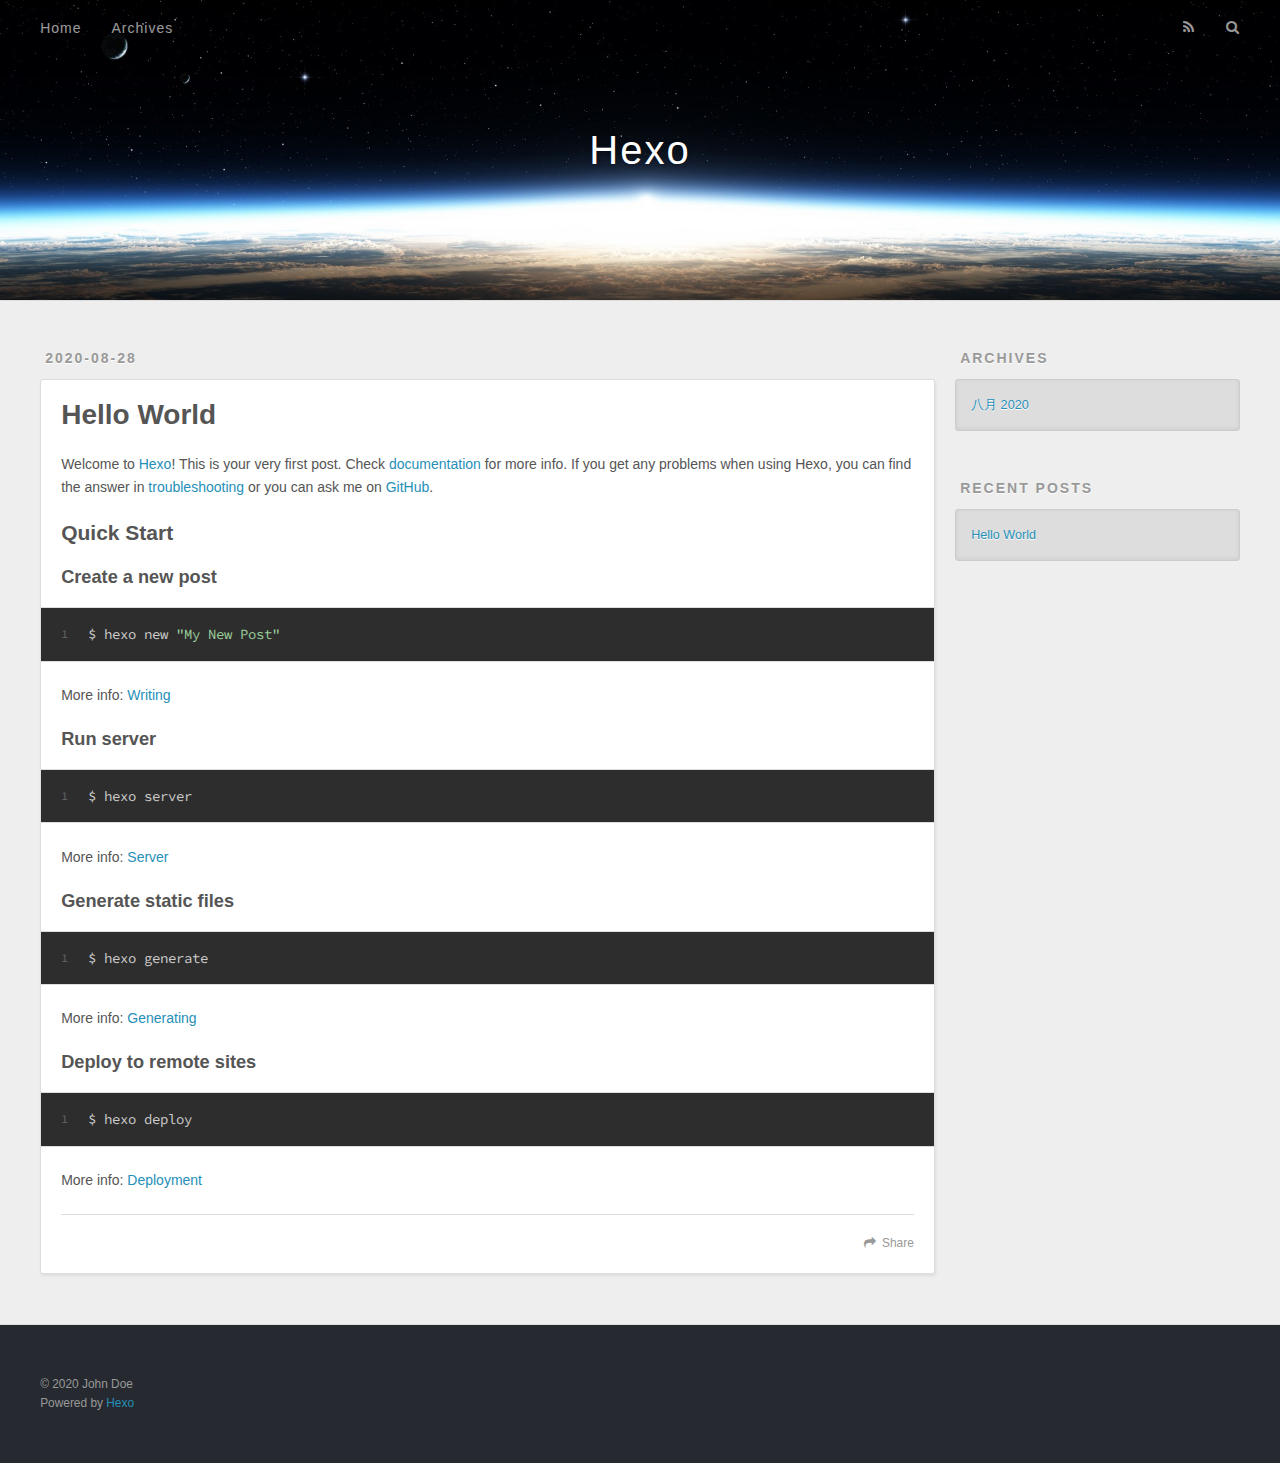
==== index.html @ d5880f2f "Site updated: 2020-09-03 17:47:41" ====
<!DOCTYPE html>
<html>
<head>
  <meta charset="utf-8">
  

  
  <title>Hexo</title>
  <meta name="viewport" content="width=device-width, initial-scale=1, maximum-scale=1">
  <meta property="og:type" content="website">
<meta property="og:title" content="Hexo">
<meta property="og:url" content="http://yoursite.com/index.html">
<meta property="og:site_name" content="Hexo">
<meta property="og:locale" content="zh_TW">
<meta property="article:author" content="John Doe">
<meta name="twitter:card" content="summary">
  
    <link rel="alternate" href="/atom.xml" title="Hexo" type="application/atom+xml">
  
  
    <link rel="icon" href="/favicon.png">
  
  
    <link href="//fonts.googleapis.com/css?family=Source+Code+Pro" rel="stylesheet" type="text/css">
  
  
<link rel="stylesheet" href="/css/style.css">

<meta name="generator" content="Hexo 5.1.1"></head>

<body>
  <div id="container">
    <div id="wrap">
      <header id="header">
  <div id="banner"></div>
  <div id="header-outer" class="outer">
    <div id="header-title" class="inner">
      <h1 id="logo-wrap">
        <a href="/" id="logo">Hexo</a>
      </h1>
      
    </div>
    <div id="header-inner" class="inner">
      <nav id="main-nav">
        <a id="main-nav-toggle" class="nav-icon"></a>
        
          <a class="main-nav-link" href="/">Home</a>
        
          <a class="main-nav-link" href="/archives">Archives</a>
        
      </nav>
      <nav id="sub-nav">
        
          <a id="nav-rss-link" class="nav-icon" href="/atom.xml" title="RSS Feed"></a>
        
        <a id="nav-search-btn" class="nav-icon" title="Search"></a>
      </nav>
      <div id="search-form-wrap">
        <form action="//google.com/search" method="get" accept-charset="UTF-8" class="search-form"><input type="search" name="q" class="search-form-input" placeholder="Search"><button type="submit" class="search-form-submit">&#xF002;</button><input type="hidden" name="sitesearch" value="http://yoursite.com"></form>
      </div>
    </div>
  </div>
</header>
      <div class="outer">
        <section id="main">
  
    <article id="post-hello-world" class="article article-type-post" itemscope itemprop="blogPost">
  <div class="article-meta">
    <a href="/2020/08/28/hello-world/" class="article-date">
  <time datetime="2020-08-28T03:46:29.131Z" itemprop="datePublished">2020-08-28</time>
</a>
    
  </div>
  <div class="article-inner">
    
    
      <header class="article-header">
        
  
    <h1 itemprop="name">
      <a class="article-title" href="/2020/08/28/hello-world/">Hello World</a>
    </h1>
  

      </header>
    
    <div class="article-entry" itemprop="articleBody">
      
        <p>Welcome to <a target="_blank" rel="noopener" href="https://hexo.io/">Hexo</a>! This is your very first post. Check <a target="_blank" rel="noopener" href="https://hexo.io/docs/">documentation</a> for more info. If you get any problems when using Hexo, you can find the answer in <a target="_blank" rel="noopener" href="https://hexo.io/docs/troubleshooting.html">troubleshooting</a> or you can ask me on <a target="_blank" rel="noopener" href="https://github.com/hexojs/hexo/issues">GitHub</a>.</p>
<h2 id="Quick-Start"><a href="#Quick-Start" class="headerlink" title="Quick Start"></a>Quick Start</h2><h3 id="Create-a-new-post"><a href="#Create-a-new-post" class="headerlink" title="Create a new post"></a>Create a new post</h3><figure class="highlight bash"><table><tr><td class="gutter"><pre><span class="line">1</span><br></pre></td><td class="code"><pre><span class="line">$ hexo new <span class="string">&quot;My New Post&quot;</span></span><br></pre></td></tr></table></figure>

<p>More info: <a target="_blank" rel="noopener" href="https://hexo.io/docs/writing.html">Writing</a></p>
<h3 id="Run-server"><a href="#Run-server" class="headerlink" title="Run server"></a>Run server</h3><figure class="highlight bash"><table><tr><td class="gutter"><pre><span class="line">1</span><br></pre></td><td class="code"><pre><span class="line">$ hexo server</span><br></pre></td></tr></table></figure>

<p>More info: <a target="_blank" rel="noopener" href="https://hexo.io/docs/server.html">Server</a></p>
<h3 id="Generate-static-files"><a href="#Generate-static-files" class="headerlink" title="Generate static files"></a>Generate static files</h3><figure class="highlight bash"><table><tr><td class="gutter"><pre><span class="line">1</span><br></pre></td><td class="code"><pre><span class="line">$ hexo generate</span><br></pre></td></tr></table></figure>

<p>More info: <a target="_blank" rel="noopener" href="https://hexo.io/docs/generating.html">Generating</a></p>
<h3 id="Deploy-to-remote-sites"><a href="#Deploy-to-remote-sites" class="headerlink" title="Deploy to remote sites"></a>Deploy to remote sites</h3><figure class="highlight bash"><table><tr><td class="gutter"><pre><span class="line">1</span><br></pre></td><td class="code"><pre><span class="line">$ hexo deploy</span><br></pre></td></tr></table></figure>

<p>More info: <a target="_blank" rel="noopener" href="https://hexo.io/docs/one-command-deployment.html">Deployment</a></p>

      
    </div>
    <footer class="article-footer">
      <a data-url="http://yoursite.com/2020/08/28/hello-world/" data-id="ckedp4wfd0000o2712voe7is1" class="article-share-link">Share</a>
      
      
    </footer>
  </div>
  
</article>


  


</section>
        
          <aside id="sidebar">
  
    

  
    

  
    
  
    
  <div class="widget-wrap">
    <h3 class="widget-title">Archives</h3>
    <div class="widget">
      <ul class="archive-list"><li class="archive-list-item"><a class="archive-list-link" href="/archives/2020/08/">八月 2020</a></li></ul>
    </div>
  </div>


  
    
  <div class="widget-wrap">
    <h3 class="widget-title">Recent Posts</h3>
    <div class="widget">
      <ul>
        
          <li>
            <a href="/2020/08/28/hello-world/">Hello World</a>
          </li>
        
      </ul>
    </div>
  </div>

  
</aside>
        
      </div>
      <footer id="footer">
  
  <div class="outer">
    <div id="footer-info" class="inner">
      &copy; 2020 John Doe<br>
      Powered by <a href="http://hexo.io/" target="_blank">Hexo</a>
    </div>
  </div>
</footer>
    </div>
    <nav id="mobile-nav">
  
    <a href="/" class="mobile-nav-link">Home</a>
  
    <a href="/archives" class="mobile-nav-link">Archives</a>
  
</nav>
    

<script src="//ajax.googleapis.com/ajax/libs/jquery/2.0.3/jquery.min.js"></script>


  
<link rel="stylesheet" href="/fancybox/jquery.fancybox.css">

  
<script src="/fancybox/jquery.fancybox.pack.js"></script>




<script src="/js/script.js"></script>




  </div>
</body>
</html>
---- css/style.css ----
body {
  width: 100%;
}
body:before,
body:after {
  content: "";
  display: table;
}
body:after {
  clear: both;
}
html,
body,
div,
span,
applet,
object,
iframe,
h1,
h2,
h3,
h4,
h5,
h6,
p,
blockquote,
pre,
a,
abbr,
acronym,
address,
big,
cite,
code,
del,
dfn,
em,
img,
ins,
kbd,
q,
s,
samp,
small,
strike,
strong,
sub,
sup,
tt,
var,
dl,
dt,
dd,
ol,
ul,
li,
fieldset,
form,
label,
legend,
table,
caption,
tbody,
tfoot,
thead,
tr,
th,
td {
  margin: 0;
  padding: 0;
  border: 0;
  outline: 0;
  font-weight: inherit;
  font-style: inherit;
  font-family: inherit;
  font-size: 100%;
  vertical-align: baseline;
}
body {
  line-height: 1;
  color: #000;
  background: #fff;
}
ol,
ul {
  list-style: none;
}
table {
  border-collapse: separate;
  border-spacing: 0;
  vertical-align: middle;
}
caption,
th,
td {
  text-align: left;
  font-weight: normal;
  vertical-align: middle;
}
a img {
  border: none;
}
input,
button {
  margin: 0;
  padding: 0;
}
input::-moz-focus-inner,
button::-moz-focus-inner {
  border: 0;
  padding: 0;
}
@font-face {
  font-family: FontAwesome;
  font-style: normal;
  font-weight: normal;
  src: url("fonts/fontawesome-webfont.eot?v=#4.0.3");
  src: url("fonts/fontawesome-webfont.eot?#iefix&v=#4.0.3") format("embedded-opentype"), url("fonts/fontawesome-webfont.woff?v=#4.0.3") format("woff"), url("fonts/fontawesome-webfont.ttf?v=#4.0.3") format("truetype"), url("fonts/fontawesome-webfont.svg#fontawesomeregular?v=#4.0.3") format("svg");
}
html,
body,
#container {
  height: 100%;
}
body {
  background: #eee;
  font: 14px -apple-system, BlinkMacSystemFont, "Segoe UI", "Roboto", "Oxygen", "Ubuntu", "Cantarell", "Fira Sans", "Droid Sans", "Helvetica Neue", sans-serif;
  -webkit-text-size-adjust: 100%;
}
.outer {
  max-width: 1220px;
  margin: 0 auto;
  padding: 0 20px;
}
.outer:before,
.outer:after {
  content: "";
  display: table;
}
.outer:after {
  clear: both;
}
.inner {
  display: inline;
  float: left;
  width: 98.33333333333333%;
  margin: 0 0.833333333333333%;
}
.left,
.alignleft {
  float: left;
}
.right,
.alignright {
  float: right;
}
.clear {
  clear: both;
}
#container {
  position: relative;
}
.mobile-nav-on {
  overflow: hidden;
}
#wrap {
  height: 100%;
  width: 100%;
  position: absolute;
  top: 0;
  left: 0;
  -webkit-transition: 0.2s ease-out;
  -moz-transition: 0.2s ease-out;
  -ms-transition: 0.2s ease-out;
  transition: 0.2s ease-out;
  z-index: 1;
  background: #eee;
}
.mobile-nav-on #wrap {
  left: 280px;
}
@media screen and (min-width: 768px) {
  #main {
    display: inline;
    float: left;
    width: 73.33333333333333%;
    margin: 0 0.833333333333333%;
  }
}
.article-date,
.article-category-link,
.archive-year,
.widget-title {
  text-decoration: none;
  text-transform: uppercase;
  letter-spacing: 2px;
  color: #999;
  margin-bottom: 1em;
  margin-left: 5px;
  line-height: 1em;
  text-shadow: 0 1px #fff;
  font-weight: bold;
}
.article-inner,
.archive-article-inner {
  background: #fff;
  -webkit-box-shadow: 1px 2px 3px #ddd;
  box-shadow: 1px 2px 3px #ddd;
  border: 1px solid #ddd;
  border-radius: 3px;
}
.article-entry h1,
.widget h1 {
  font-size: 2em;
}
.article-entry h2,
.widget h2 {
  font-size: 1.5em;
}
.article-entry h3,
.widget h3 {
  font-size: 1.3em;
}
.article-entry h4,
.widget h4 {
  font-size: 1.2em;
}
.article-entry h5,
.widget h5 {
  font-size: 1em;
}
.article-entry h6,
.widget h6 {
  font-size: 1em;
  color: #999;
}
.article-entry hr,
.widget hr {
  border: 1px dashed #ddd;
}
.article-entry strong,
.widget strong {
  font-weight: bold;
}
.article-entry em,
.widget em,
.article-entry cite,
.widget cite {
  font-style: italic;
}
.article-entry sup,
.widget sup,
.article-entry sub,
.widget sub {
  font-size: 0.75em;
  line-height: 0;
  position: relative;
  vertical-align: baseline;
}
.article-entry sup,
.widget sup {
  top: -0.5em;
}
.article-entry sub,
.widget sub {
  bottom: -0.2em;
}
.article-entry small,
.widget small {
  font-size: 0.85em;
}
.article-entry acronym,
.widget acronym,
.article-entry abbr,
.widget abbr {
  border-bottom: 1px dotted;
}
.article-entry ul,
.widget ul,
.article-entry ol,
.widget ol,
.article-entry dl,
.widget dl {
  margin: 0 20px;
  line-height: 1.6em;
}
.article-entry ul ul,
.widget ul ul,
.article-entry ol ul,
.widget ol ul,
.article-entry ul ol,
.widget ul ol,
.article-entry ol ol,
.widget ol ol {
  margin-top: 0;
  margin-bottom: 0;
}
.article-entry ul,
.widget ul {
  list-style: disc;
}
.article-entry ol,
.widget ol {
  list-style: decimal;
}
.article-entry dt,
.widget dt {
  font-weight: bold;
}
#header {
  height: 300px;
  position: relative;
  border-bottom: 1px solid #ddd;
}
#header:before,
#header:after {
  content: "";
  position: absolute;
  left: 0;
  right: 0;
  height: 40px;
}
#header:before {
  top: 0;
  background: -webkit-linear-gradient(rgba(0,0,0,0.2), transparent);
  background: -moz-linear-gradient(rgba(0,0,0,0.2), transparent);
  background: -ms-linear-gradient(rgba(0,0,0,0.2), transparent);
  background: linear-gradient(rgba(0,0,0,0.2), transparent);
}
#header:after {
  bottom: 0;
  background: -webkit-linear-gradient(transparent, rgba(0,0,0,0.2));
  background: -moz-linear-gradient(transparent, rgba(0,0,0,0.2));
  background: -ms-linear-gradient(transparent, rgba(0,0,0,0.2));
  background: linear-gradient(transparent, rgba(0,0,0,0.2));
}
#header-outer {
  height: 100%;
  position: relative;
}
#header-inner {
  position: relative;
  overflow: hidden;
}
#banner {
  position: absolute;
  top: 0;
  left: 0;
  width: 100%;
  height: 100%;
  background: url("images/banner.jpg") center #000;
  -webkit-background-size: cover;
  -moz-background-size: cover;
  background-size: cover;
  z-index: -1;
}
#header-title {
  text-align: center;
  height: 40px;
  position: absolute;
  top: 50%;
  left: 0;
  margin-top: -20px;
}
#logo,
#subtitle {
  text-decoration: none;
  color: #fff;
  font-weight: 300;
  text-shadow: 0 1px 4px rgba(0,0,0,0.3);
}
#logo {
  font-size: 40px;
  line-height: 40px;
  letter-spacing: 2px;
}
#subtitle {
  font-size: 16px;
  line-height: 16px;
  letter-spacing: 1px;
}
#subtitle-wrap {
  margin-top: 16px;
}
#main-nav {
  float: left;
  margin-left: -15px;
}
.nav-icon,
.main-nav-link {
  float: left;
  color: #fff;
  opacity: 0.6;
  text-decoration: none;
  text-shadow: 0 1px rgba(0,0,0,0.2);
  -webkit-transition: opacity 0.2s;
  -moz-transition: opacity 0.2s;
  -ms-transition: opacity 0.2s;
  transition: opacity 0.2s;
  display: block;
  padding: 20px 15px;
}
.nav-icon:hover,
.main-nav-link:hover {
  opacity: 1;
}
.nav-icon {
  font-family: FontAwesome;
  text-align: center;
  font-size: 14px;
  width: 14px;
  height: 14px;
  padding: 20px 15px;
  position: relative;
  cursor: pointer;
}
.main-nav-link {
  font-weight: 300;
  letter-spacing: 1px;
}
@media screen and (max-width: 479px) {
  .main-nav-link {
    display: none;
  }
}
#main-nav-toggle {
  display: none;
}
#main-nav-toggle:before {
  content: "\f0c9";
}
@media screen and (max-width: 479px) {
  #main-nav-toggle {
    display: block;
  }
}
#sub-nav {
  float: right;
  margin-right: -15px;
}
#nav-rss-link:before {
  content: "\f09e";
}
#nav-search-btn:before {
  content: "\f002";
}
#search-form-wrap {
  position: absolute;
  top: 15px;
  width: 150px;
  height: 30px;
  right: -150px;
  opacity: 0;
  -webkit-transition: 0.2s ease-out;
  -moz-transition: 0.2s ease-out;
  -ms-transition: 0.2s ease-out;
  transition: 0.2s ease-out;
}
#search-form-wrap.on {
  opacity: 1;
  right: 0;
}
@media screen and (max-width: 479px) {
  #search-form-wrap {
    width: 100%;
    right: -100%;
  }
}
.search-form {
  position: absolute;
  top: 0;
  left: 0;
  right: 0;
  background: #fff;
  padding: 5px 15px;
  border-radius: 15px;
  -webkit-box-shadow: 0 0 10px rgba(0,0,0,0.3);
  box-shadow: 0 0 10px rgba(0,0,0,0.3);
}
.search-form-input {
  border: none;
  background: none;
  color: #555;
  width: 100%;
  font: 13px -apple-system, BlinkMacSystemFont, "Segoe UI", "Roboto", "Oxygen", "Ubuntu", "Cantarell", "Fira Sans", "Droid Sans", "Helvetica Neue", sans-serif;
  outline: none;
}
.search-form-input::-webkit-search-results-decoration,
.search-form-input::-webkit-search-cancel-button {
  -webkit-appearance: none;
}
.search-form-submit {
  position: absolute;
  top: 50%;
  right: 10px;
  margin-top: -7px;
  font: 13px FontAwesome;
  border: none;
  background: none;
  color: #bbb;
  cursor: pointer;
}
.search-form-submit:hover,
.search-form-submit:focus {
  color: #777;
}
.article {
  margin: 50px 0;
}
.article-inner {
  overflow: hidden;
}
.article-meta:before,
.article-meta:after {
  content: "";
  display: table;
}
.article-meta:after {
  clear: both;
}
.article-date {
  float: left;
}
.article-category {
  float: left;
  line-height: 1em;
  color: #ccc;
  text-shadow: 0 1px #fff;
  margin-left: 8px;
}
.article-category:before {
  content: "\2022";
}
.article-category-link {
  margin: 0 12px 1em;
}
.article-header {
  padding: 20px 20px 0;
}
.article-title {
  text-decoration: none;
  font-size: 2em;
  font-weight: bold;
  color: #555;
  line-height: 1.1em;
  -webkit-transition: color 0.2s;
  -moz-transition: color 0.2s;
  -ms-transition: color 0.2s;
  transition: color 0.2s;
}
a.article-title:hover {
  color: #258fb8;
}
.article-entry {
  color: #555;
  padding: 0 20px;
}
.article-entry:before,
.article-entry:after {
  content: "";
  display: table;
}
.article-entry:after {
  clear: both;
}
.article-entry p,
.article-entry table {
  line-height: 1.6em;
  margin: 1.6em 0;
}
.article-entry h1,
.article-entry h2,
.article-entry h3,
.article-entry h4,
.article-entry h5,
.article-entry h6 {
  font-weight: bold;
}
.article-entry h1,
.article-entry h2,
.article-entry h3,
.article-entry h4,
.article-entry h5,
.article-entry h6 {
  line-height: 1.1em;
  margin: 1.1em 0;
}
.article-entry a {
  color: #258fb8;
  text-decoration: none;
}
.article-entry a:hover {
  text-decoration: underline;
}
.article-entry ul,
.article-entry ol,
.article-entry dl {
  margin-top: 1.6em;
  margin-bottom: 1.6em;
}
.article-entry img,
.article-entry video {
  max-width: 100%;
  height: auto;
  display: block;
  margin: auto;
}
.article-entry iframe {
  border: none;
}
.article-entry table {
  width: 100%;
  border-collapse: collapse;
  border-spacing: 0;
}
.article-entry th {
  font-weight: bold;
  border-bottom: 3px solid #ddd;
  padding-bottom: 0.5em;
}
.article-entry td {
  border-bottom: 1px solid #ddd;
  padding: 10px 0;
}
.article-entry blockquote {
  font-family: Georgia, "Times New Roman", serif;
  font-size: 1.4em;
  margin: 1.6em 20px;
  text-align: center;
}
.article-entry blockquote footer {
  font-size: 14px;
  margin: 1.6em 0;
  font-family: -apple-system, BlinkMacSystemFont, "Segoe UI", "Roboto", "Oxygen", "Ubuntu", "Cantarell", "Fira Sans", "Droid Sans", "Helvetica Neue", sans-serif;
}
.article-entry blockquote footer cite:before {
  content: "—";
  padding: 0 0.5em;
}
.article-entry .pullquote {
  text-align: left;
  width: 45%;
  margin: 0;
}
.article-entry .pullquote.left {
  margin-left: 0.5em;
  margin-right: 1em;
}
.article-entry .pullquote.right {
  margin-right: 0.5em;
  margin-left: 1em;
}
.article-entry .caption {
  color: #999;
  display: block;
  font-size: 0.9em;
  margin-top: 0.5em;
  position: relative;
  text-align: center;
}
.article-entry .video-container {
  position: relative;
  padding-top: 56.25%;
  height: 0;
  overflow: hidden;
}
.article-entry .video-container iframe,
.article-entry .video-container object,
.article-entry .video-container embed {
  position: absolute;
  top: 0;
  left: 0;
  width: 100%;
  height: 100%;
  margin-top: 0;
}
.article-more-link a {
  display: inline-block;
  line-height: 1em;
  padding: 6px 15px;
  border-radius: 15px;
  background: #eee;
  color: #999;
  text-shadow: 0 1px #fff;
  text-decoration: none;
}
.article-more-link a:hover {
  background: #258fb8;
  color: #fff;
  text-decoration: none;
  text-shadow: 0 1px #1e7293;
}
.article-footer {
  font-size: 0.85em;
  line-height: 1.6em;
  border-top: 1px solid #ddd;
  padding-top: 1.6em;
  margin: 0 20px 20px;
}
.article-footer:before,
.article-footer:after {
  content: "";
  display: table;
}
.article-footer:after {
  clear: both;
}
.article-footer a {
  color: #999;
  text-decoration: none;
}
.article-footer a:hover {
  color: #555;
}
.article-tag-list-item {
  float: left;
  margin-right: 10px;
}
.article-tag-list-link:before {
  content: "#";
}
.article-comment-link {
  float: right;
}
.article-comment-link:before {
  content: "\f075";
  font-family: FontAwesome;
  padding-right: 8px;
}
.article-share-link {
  cursor: pointer;
  float: right;
  margin-left: 20px;
}
.article-share-link:before {
  content: "\f064";
  font-family: FontAwesome;
  padding-right: 6px;
}
#article-nav {
  position: relative;
}
#article-nav:before,
#article-nav:after {
  content: "";
  display: table;
}
#article-nav:after {
  clear: both;
}
@media screen and (min-width: 768px) {
  #article-nav {
    margin: 50px 0;
  }
  #article-nav:before {
    width: 8px;
    height: 8px;
    position: absolute;
    top: 50%;
    left: 50%;
    margin-top: -4px;
    margin-left: -4px;
    content: "";
    border-radius: 50%;
    background: #ddd;
    -webkit-box-shadow: 0 1px 2px #fff;
    box-shadow: 0 1px 2px #fff;
  }
}
.article-nav-link-wrap {
  text-decoration: none;
  text-shadow: 0 1px #fff;
  color: #999;
  -webkit-box-sizing: border-box;
  -moz-box-sizing: border-box;
  box-sizing: border-box;
  margin-top: 50px;
  text-align: center;
  display: block;
}
.article-nav-link-wrap:hover {
  color: #555;
}
@media screen and (min-width: 768px) {
  .article-nav-link-wrap {
    width: 50%;
    margin-top: 0;
  }
}
@media screen and (min-width: 768px) {
  #article-nav-newer {
    float: left;
    text-align: right;
    padding-right: 20px;
  }
}
@media screen and (min-width: 768px) {
  #article-nav-older {
    float: right;
    text-align: left;
    padding-left: 20px;
  }
}
.article-nav-caption {
  text-transform: uppercase;
  letter-spacing: 2px;
  color: #ddd;
  line-height: 1em;
  font-weight: bold;
}
#article-nav-newer .article-nav-caption {
  margin-right: -2px;
}
.article-nav-title {
  font-size: 0.85em;
  line-height: 1.6em;
  margin-top: 0.5em;
}
.article-share-box {
  position: absolute;
  display: none;
  background: #fff;
  -webkit-box-shadow: 1px 2px 10px rgba(0,0,0,0.2);
  box-shadow: 1px 2px 10px rgba(0,0,0,0.2);
  border-radius: 3px;
  margin-left: -145px;
  overflow: hidden;
  z-index: 1;
}
.article-share-box.on {
  display: block;
}
.article-share-input {
  width: 100%;
  background: none;
  -webkit-box-sizing: border-box;
  -moz-box-sizing: border-box;
  box-sizing: border-box;
  font: 14px -apple-system, BlinkMacSystemFont, "Segoe UI", "Roboto", "Oxygen", "Ubuntu", "Cantarell", "Fira Sans", "Droid Sans", "Helvetica Neue", sans-serif;
  padding: 0 15px;
  color: #555;
  outline: none;
  border: 1px solid #ddd;
  border-radius: 3px 3px 0 0;
  height: 36px;
  line-height: 36px;
}
.article-share-links {
  background: #eee;
}
.article-share-links:before,
.article-share-links:after {
  content: "";
  display: table;
}
.article-share-links:after {
  clear: both;
}
.article-share-twitter,
.article-share-facebook,
.article-share-pinterest,
.article-share-google {
  width: 50px;
  height: 36px;
  display: block;
  float: left;
  position: relative;
  color: #999;
  text-shadow: 0 1px #fff;
}
.article-share-twitter:before,
.article-share-facebook:before,
.article-share-pinterest:before,
.article-share-google:before {
  font-size: 20px;
  font-family: FontAwesome;
  width: 20px;
  height: 20px;
  position: absolute;
  top: 50%;
  left: 50%;
  margin-top: -10px;
  margin-left: -10px;
  text-align: center;
}
.article-share-twitter:hover,
.article-share-facebook:hover,
.article-share-pinterest:hover,
.article-share-google:hover {
  color: #fff;
}
.article-share-twitter:before {
  content: "\f099";
}
.article-share-twitter:hover {
  background: #00aced;
  text-shadow: 0 1px #008abe;
}
.article-share-facebook:before {
  content: "\f09a";
}
.article-share-facebook:hover {
  background: #3b5998;
  text-shadow: 0 1px #2f477a;
}
.article-share-pinterest:before {
  content: "\f0d2";
}
.article-share-pinterest:hover {
  background: #cb2027;
  text-shadow: 0 1px #a21a1f;
}
.article-share-google:before {
  content: "\f0d5";
}
.article-share-google:hover {
  background: #dd4b39;
  text-shadow: 0 1px #be3221;
}
.article-gallery {
  background: #000;
  position: relative;
}
.article-gallery-photos {
  position: relative;
  overflow: hidden;
}
.article-gallery-img {
  display: none;
  max-width: 100%;
}
.article-gallery-img:first-child {
  display: block;
}
.article-gallery-img.loaded {
  position: absolute;
  display: block;
}
.article-gallery-img img {
  display: block;
  max-width: 100%;
  margin: 0 auto;
}
#comments {
  background: #fff;
  -webkit-box-shadow: 1px 2px 3px #ddd;
  box-shadow: 1px 2px 3px #ddd;
  padding: 20px;
  border: 1px solid #ddd;
  border-radius: 3px;
  margin: 50px 0;
}
#comments a {
  color: #258fb8;
}
.archives-wrap {
  margin: 50px 0;
}
.archives:before,
.archives:after {
  content: "";
  display: table;
}
.archives:after {
  clear: both;
}
.archive-year-wrap {
  margin-bottom: 1em;
}
.archives {
  -webkit-column-gap: 10px;
  -moz-column-gap: 10px;
  column-gap: 10px;
}
@media screen and (min-width: 480px) and (max-width: 767px) {
  .archives {
    -webkit-column-count: 2;
    -moz-column-count: 2;
    column-count: 2;
  }
}
@media screen and (min-width: 768px) {
  .archives {
    -webkit-column-count: 3;
    -moz-column-count: 3;
    column-count: 3;
  }
}
.archive-article {
  -webkit-column-break-inside: avoid;
  page-break-inside: avoid;
  overflow: hidden;
  break-inside: avoid-column;
}
.archive-article-inner {
  padding: 10px;
  margin-bottom: 15px;
}
.archive-article-title {
  text-decoration: none;
  font-weight: bold;
  color: #555;
  -webkit-transition: color 0.2s;
  -moz-transition: color 0.2s;
  -ms-transition: color 0.2s;
  transition: color 0.2s;
  line-height: 1.6em;
}
.archive-article-title:hover {
  color: #258fb8;
}
.archive-article-footer {
  margin-top: 1em;
}
.archive-article-date {
  color: #999;
  text-decoration: none;
  font-size: 0.85em;
  line-height: 1em;
  margin-bottom: 0.5em;
  display: block;
}
#page-nav {
  margin: 50px auto;
  background: #fff;
  -webkit-box-shadow: 1px 2px 3px #ddd;
  box-shadow: 1px 2px 3px #ddd;
  border: 1px solid #ddd;
  border-radius: 3px;
  text-align: center;
  color: #999;
  overflow: hidden;
}
#page-nav:before,
#page-nav:after {
  content: "";
  display: table;
}
#page-nav:after {
  clear: both;
}
#page-nav a,
#page-nav span {
  padding: 10px 20px;
  line-height: 1;
  height: 2ex;
}
#page-nav a {
  color: #999;
  text-decoration: none;
}
#page-nav a:hover {
  background: #999;
  color: #fff;
}
#page-nav .prev {
  float: left;
}
#page-nav .next {
  float: right;
}
#page-nav .page-number {
  display: inline-block;
}
@media screen and (max-width: 479px) {
  #page-nav .page-number {
    display: none;
  }
}
#page-nav .current {
  color: #555;
  font-weight: bold;
}
#page-nav .space {
  color: #ddd;
}
#footer {
  background: #262a30;
  padding: 50px 0;
  border-top: 1px solid #ddd;
  color: #999;
}
#footer a {
  color: #258fb8;
  text-decoration: none;
}
#footer a:hover {
  text-decoration: underline;
}
#footer-info {
  line-height: 1.6em;
  font-size: 0.85em;
}
.article-entry pre,
.article-entry .highlight {
  background: #2d2d2d;
  margin: 0 -20px;
  padding: 15px 20px;
  border-style: solid;
  border-color: #ddd;
  border-width: 1px 0;
  overflow: auto;
  color: #ccc;
  line-height: 22.400000000000002px;
}
.article-entry .highlight .gutter pre,
.article-entry .gist .gist-file .gist-data .line-numbers {
  color: #666;
  font-size: 0.85em;
}
.article-entry pre,
.article-entry code {
  font-family: "Source Code Pro", Consolas, Monaco, Menlo, Consolas, monospace;
}
.article-entry code {
  background: #eee;
  text-shadow: 0 1px #fff;
  padding: 0 0.3em;
}
.article-entry pre code {
  background: none;
  text-shadow: none;
  padding: 0;
}
.article-entry .highlight pre {
  border: none;
  margin: 0;
  padding: 0;
}
.article-entry .highlight table {
  margin: 0;
  width: auto;
}
.article-entry .highlight td {
  border: none;
  padding: 0;
}
.article-entry .highlight figcaption {
  font-size: 0.85em;
  color: #999;
  line-height: 1em;
  margin-bottom: 1em;
}
.article-entry .highlight figcaption:before,
.article-entry .highlight figcaption:after {
  content: "";
  display: table;
}
.article-entry .highlight figcaption:after {
  clear: both;
}
.article-entry .highlight figcaption a {
  float: right;
}
.article-entry .highlight .gutter pre {
  text-align: right;
  padding-right: 20px;
}
.article-entry .highlight .line {
  height: 22.400000000000002px;
}
.article-entry .highlight .line.marked {
  background: #515151;
}
.article-entry .gist {
  margin: 0 -20px;
  border-style: solid;
  border-color: #ddd;
  border-width: 1px 0;
  background: #2d2d2d;
  padding: 15px 20px 15px 0;
}
.article-entry .gist .gist-file {
  border: none;
  font-family: "Source Code Pro", Consolas, Monaco, Menlo, Consolas, monospace;
  margin: 0;
}
.article-entry .gist .gist-file .gist-data {
  background: none;
  border: none;
}
.article-entry .gist .gist-file .gist-data .line-numbers {
  background: none;
  border: none;
  padding: 0 20px 0 0;
}
.article-entry .gist .gist-file .gist-data .line-data {
  padding: 0 !important;
}
.article-entry .gist .gist-file .highlight {
  margin: 0;
  padding: 0;
  border: none;
}
.article-entry .gist .gist-file .gist-meta {
  background: #2d2d2d;
  color: #999;
  font: 0.85em -apple-system, BlinkMacSystemFont, "Segoe UI", "Roboto", "Oxygen", "Ubuntu", "Cantarell", "Fira Sans", "Droid Sans", "Helvetica Neue", sans-serif;
  text-shadow: 0 0;
  padding: 0;
  margin-top: 1em;
  margin-left: 20px;
}
.article-entry .gist .gist-file .gist-meta a {
  color: #258fb8;
  font-weight: normal;
}
.article-entry .gist .gist-file .gist-meta a:hover {
  text-decoration: underline;
}
pre .comment,
pre .title {
  color: #999;
}
pre .variable,
pre .attribute,
pre .tag,
pre .regexp,
pre .ruby .constant,
pre .xml .tag .title,
pre .xml .pi,
pre .xml .doctype,
pre .html .doctype,
pre .css .id,
pre .css .class,
pre .css .pseudo {
  color: #f2777a;
}
pre .number,
pre .preprocessor,
pre .built_in,
pre .literal,
pre .params,
pre .constant {
  color: #f99157;
}
pre .class,
pre .ruby .class .title,
pre .css .rules .attribute {
  color: #9c9;
}
pre .string,
pre .value,
pre .inheritance,
pre .header,
pre .ruby .symbol,
pre .xml .cdata {
  color: #9c9;
}
pre .css .hexcolor {
  color: #6cc;
}
pre .function,
pre .python .decorator,
pre .python .title,
pre .ruby .function .title,
pre .ruby .title .keyword,
pre .perl .sub,
pre .javascript .title,
pre .coffeescript .title {
  color: #69c;
}
pre .keyword,
pre .javascript .function {
  color: #c9c;
}
@media screen and (max-width: 479px) {
  #mobile-nav {
    position: absolute;
    top: 0;
    left: 0;
    width: 280px;
    height: 100%;
    background: #191919;
    border-right: 1px solid #fff;
  }
}
@media screen and (max-width: 479px) {
  .mobile-nav-link {
    display: block;
    color: #999;
    text-decoration: none;
    padding: 15px 20px;
    font-weight: bold;
  }
  .mobile-nav-link:hover {
    color: #fff;
  }
}
@media screen and (min-width: 768px) {
  #sidebar {
    display: inline;
    float: left;
    width: 23.333333333333332%;
    margin: 0 0.833333333333333%;
  }
}
.widget-wrap {
  margin: 50px 0;
}
.widget {
  color: #777;
  text-shadow: 0 1px #fff;
  background: #ddd;
  -webkit-box-shadow: 0 -1px 4px #ccc inset;
  box-shadow: 0 -1px 4px #ccc inset;
  border: 1px solid #ccc;
  padding: 15px;
  border-radius: 3px;
}
.widget a {
  color: #258fb8;
  text-decoration: none;
}
.widget a:hover {
  text-decoration: underline;
}
.widget ul ul,
.widget ol ul,
.widget dl ul,
.widget ul ol,
.widget ol ol,
.widget dl ol,
.widget ul dl,
.widget ol dl,
.widget dl dl {
  margin-left: 15px;
  list-style: disc;
}
.widget {
  line-height: 1.6em;
  word-wrap: break-word;
  font-size: 0.9em;
}
.widget ul,
.widget ol {
  list-style: none;
  margin: 0;
}
.widget ul ul,
.widget ol ul,
.widget ul ol,
.widget ol ol {
  margin: 0 20px;
}
.widget ul ul,
.widget ol ul {
  list-style: disc;
}
.widget ul ol,
.widget ol ol {
  list-style: decimal;
}
.category-list-count,
.tag-list-count,
.archive-list-count {
  padding-left: 5px;
  color: #999;
  font-size: 0.85em;
}
.category-list-count:before,
.tag-list-count:before,
.archive-list-count:before {
  content: "(";
}
.category-list-count:after,
.tag-list-count:after,
.archive-list-count:after {
  content: ")";
}
.tagcloud a {
  margin-right: 5px;
  display: inline-block;
}
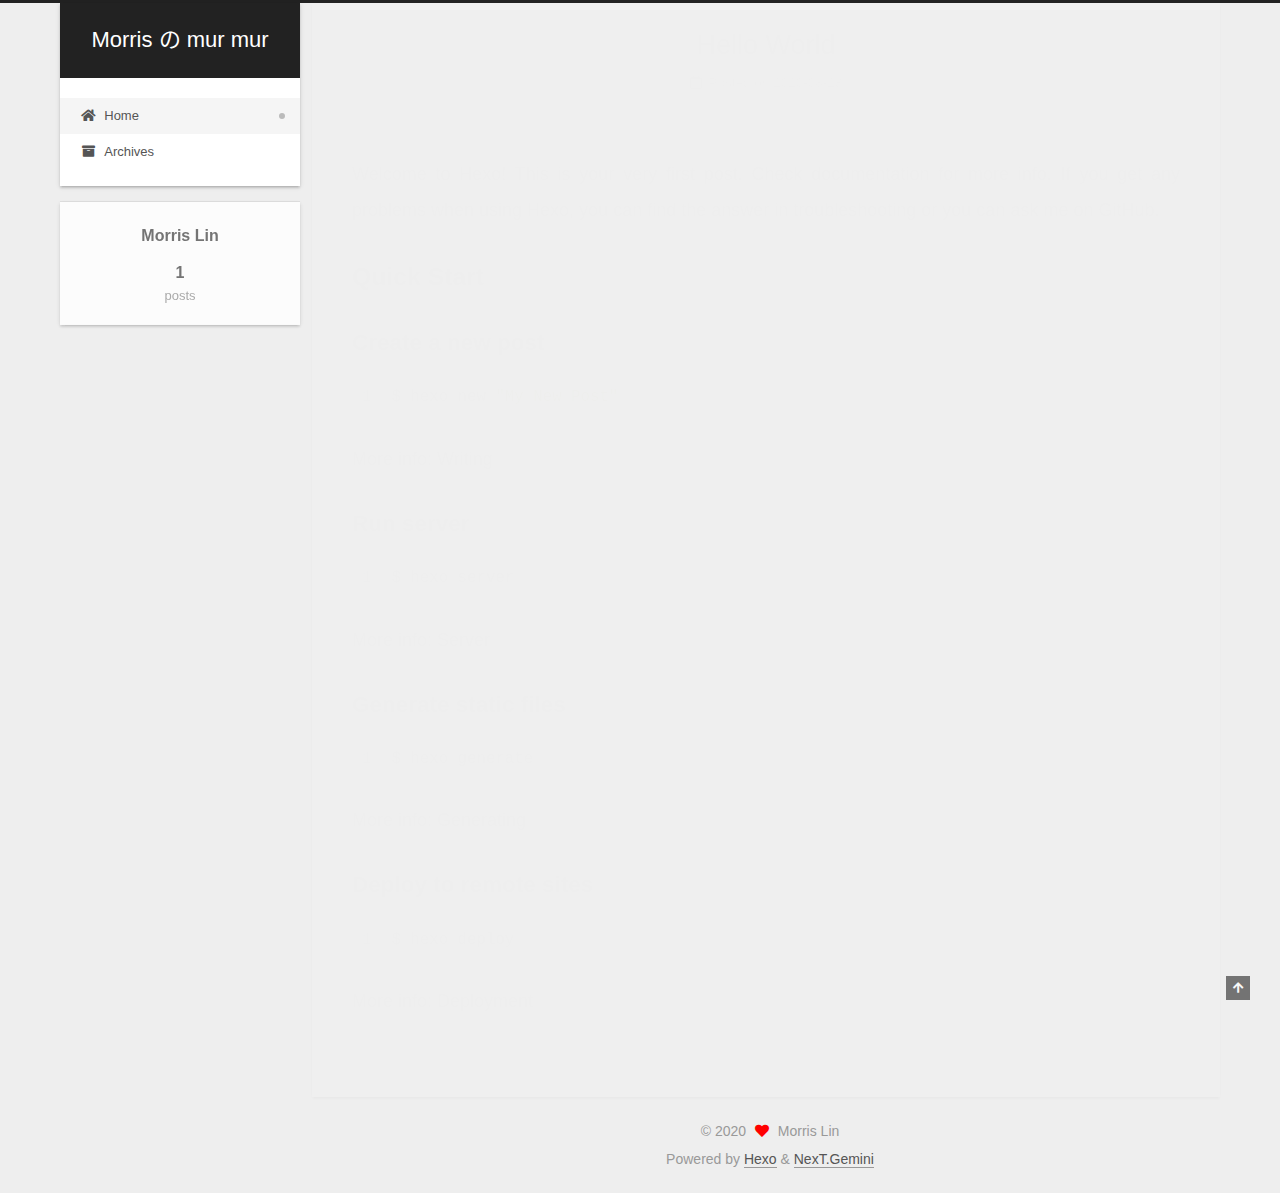
==== commit 180ec6ad: "Site updated: 2020-09-03 17:54:27" ====
--- a/index.html
+++ b/index.html
@@ -1,196 +1,369 @@
 <!DOCTYPE html>
-<html>
+<html lang="zh-tw">
 <head>
-  <meta charset="utf-8">
-  
-
-  
-  <title>Hexo</title>
-  <meta name="viewport" content="width=device-width, initial-scale=1, maximum-scale=1">
+  <meta charset="UTF-8">
+<meta name="viewport" content="width=device-width, initial-scale=1, maximum-scale=2">
+<meta name="theme-color" content="#222">
+<meta name="generator" content="Hexo 5.1.1">
+  <link rel="apple-touch-icon" sizes="180x180" href="/images/apple-touch-icon-next.png">
+  <link rel="icon" type="image/png" sizes="32x32" href="/images/favicon-32x32-next.png">
+  <link rel="icon" type="image/png" sizes="16x16" href="/images/favicon-16x16-next.png">
+  <link rel="mask-icon" href="/images/logo.svg" color="#222">
+
+<link rel="stylesheet" href="/css/main.css">
+
+
+<link rel="stylesheet" href="/lib/font-awesome/css/all.min.css">
+
+<script id="hexo-configurations">
+    var NexT = window.NexT || {};
+    var CONFIG = {"hostname":"morris.github.io","root":"/","scheme":"Gemini","version":"7.8.0","exturl":false,"sidebar":{"position":"left","display":"post","padding":18,"offset":12,"onmobile":false},"copycode":{"enable":false,"show_result":false,"style":null},"back2top":{"enable":true,"sidebar":false,"scrollpercent":false},"bookmark":{"enable":false,"color":"#222","save":"auto"},"fancybox":false,"mediumzoom":false,"lazyload":false,"pangu":false,"comments":{"style":"tabs","active":null,"storage":true,"lazyload":false,"nav":null},"algolia":{"hits":{"per_page":10},"labels":{"input_placeholder":"Search for Posts","hits_empty":"We didn't find any results for the search: ${query}","hits_stats":"${hits} results found in ${time} ms"}},"localsearch":{"enable":false,"trigger":"auto","top_n_per_article":1,"unescape":false,"preload":false},"motion":{"enable":true,"async":false,"transition":{"post_block":"fadeIn","post_header":"slideDownIn","post_body":"slideDownIn","coll_header":"slideLeftIn","sidebar":"slideUpIn"}}};
+  </script>
+
   <meta property="og:type" content="website">
-<meta property="og:title" content="Hexo">
-<meta property="og:url" content="http://yoursite.com/index.html">
-<meta property="og:site_name" content="Hexo">
+<meta property="og:title" content="Morris の mur mur">
+<meta property="og:url" content="http://morris.github.io/index.html">
+<meta property="og:site_name" content="Morris の mur mur">
 <meta property="og:locale" content="zh_TW">
-<meta property="article:author" content="John Doe">
+<meta property="article:author" content="Morris Lin">
 <meta name="twitter:card" content="summary">
-  
-    <link rel="alternate" href="/atom.xml" title="Hexo" type="application/atom+xml">
-  
-  
-    <link rel="icon" href="/favicon.png">
-  
-  
-    <link href="//fonts.googleapis.com/css?family=Source+Code+Pro" rel="stylesheet" type="text/css">
-  
-  
-<link rel="stylesheet" href="/css/style.css">
-
-<meta name="generator" content="Hexo 5.1.1"></head>
-
-<body>
-  <div id="container">
-    <div id="wrap">
-      <header id="header">
-  <div id="banner"></div>
-  <div id="header-outer" class="outer">
-    <div id="header-title" class="inner">
-      <h1 id="logo-wrap">
-        <a href="/" id="logo">Hexo</a>
-      </h1>
+
+<link rel="canonical" href="http://morris.github.io/">
+
+
+<script id="page-configurations">
+  // https://hexo.io/docs/variables.html
+  CONFIG.page = {
+    sidebar: "",
+    isHome : true,
+    isPost : false,
+    lang   : 'zh-tw'
+  };
+</script>
+
+  <title>Morris の mur mur</title>
+  
+
+
+
+
+
+
+  <noscript>
+  <style>
+  .use-motion .brand,
+  .use-motion .menu-item,
+  .sidebar-inner,
+  .use-motion .post-block,
+  .use-motion .pagination,
+  .use-motion .comments,
+  .use-motion .post-header,
+  .use-motion .post-body,
+  .use-motion .collection-header { opacity: initial; }
+
+  .use-motion .site-title,
+  .use-motion .site-subtitle {
+    opacity: initial;
+    top: initial;
+  }
+
+  .use-motion .logo-line-before i { left: initial; }
+  .use-motion .logo-line-after i { right: initial; }
+  </style>
+</noscript>
+
+</head>
+
+<body itemscope itemtype="http://schema.org/WebPage">
+  <div class="container use-motion">
+    <div class="headband"></div>
+
+    <header class="header" itemscope itemtype="http://schema.org/WPHeader">
+      <div class="header-inner"><div class="site-brand-container">
+  <div class="site-nav-toggle">
+    <div class="toggle" aria-label="Toggle navigation bar">
+      <span class="toggle-line toggle-line-first"></span>
+      <span class="toggle-line toggle-line-middle"></span>
+      <span class="toggle-line toggle-line-last"></span>
+    </div>
+  </div>
+
+  <div class="site-meta">
+
+    <a href="/" class="brand" rel="start">
+      <span class="logo-line-before"><i></i></span>
+      <h1 class="site-title">Morris の mur mur</h1>
+      <span class="logo-line-after"><i></i></span>
+    </a>
+  </div>
+
+  <div class="site-nav-right">
+    <div class="toggle popup-trigger">
+    </div>
+  </div>
+</div>
+
+
+
+
+<nav class="site-nav">
+  <ul id="menu" class="main-menu menu">
+        <li class="menu-item menu-item-home">
+
+    <a href="/" rel="section"><i class="fa fa-home fa-fw"></i>Home</a>
+
+  </li>
+        <li class="menu-item menu-item-archives">
+
+    <a href="/archives/" rel="section"><i class="fa fa-archive fa-fw"></i>Archives</a>
+
+  </li>
+  </ul>
+</nav>
+
+
+
+
+</div>
+    </header>
+
+    
+  <div class="back-to-top">
+    <i class="fa fa-arrow-up"></i>
+    <span>0%</span>
+  </div>
+
+
+    <main class="main">
+      <div class="main-inner">
+        <div class="content-wrap">
+          
+
+          <div class="content index posts-expand">
+            
+      
+  
+  
+  <article itemscope itemtype="http://schema.org/Article" class="post-block" lang="zh-tw">
+    <link itemprop="mainEntityOfPage" href="http://morris.github.io/2020/08/28/hello-world/">
+
+    <span hidden itemprop="author" itemscope itemtype="http://schema.org/Person">
+      <meta itemprop="image" content="/images/avatar.gif">
+      <meta itemprop="name" content="Morris Lin">
+      <meta itemprop="description" content="">
+    </span>
+
+    <span hidden itemprop="publisher" itemscope itemtype="http://schema.org/Organization">
+      <meta itemprop="name" content="Morris の mur mur">
+    </span>
+      <header class="post-header">
+        <h2 class="post-title" itemprop="name headline">
+          
+            <a href="/2020/08/28/hello-world/" class="post-title-link" itemprop="url">Hello World</a>
+        </h2>
+
+        <div class="post-meta">
+            <span class="post-meta-item">
+              <span class="post-meta-item-icon">
+                <i class="far fa-calendar"></i>
+              </span>
+              <span class="post-meta-item-text">Posted on</span>
+
+              <time title="Created: 2020-08-28 11:46:29" itemprop="dateCreated datePublished" datetime="2020-08-28T11:46:29+08:00">2020-08-28</time>
+            </span>
+
+          
+
+        </div>
+      </header>
+
+    
+    
+    
+    <div class="post-body" itemprop="articleBody">
+
+      
+          <p>Welcome to <a target="_blank" rel="noopener" href="https://hexo.io/">Hexo</a>! This is your very first post. Check <a target="_blank" rel="noopener" href="https://hexo.io/docs/">documentation</a> for more info. If you get any problems when using Hexo, you can find the answer in <a target="_blank" rel="noopener" href="https://hexo.io/docs/troubleshooting.html">troubleshooting</a> or you can ask me on <a target="_blank" rel="noopener" href="https://github.com/hexojs/hexo/issues">GitHub</a>.</p>
+<h2 id="Quick-Start"><a href="#Quick-Start" class="headerlink" title="Quick Start"></a>Quick Start</h2><h3 id="Create-a-new-post"><a href="#Create-a-new-post" class="headerlink" title="Create a new post"></a>Create a new post</h3><figure class="highlight bash"><table><tr><td class="gutter"><pre><span class="line">1</span><br></pre></td><td class="code"><pre><span class="line">$ hexo new <span class="string">&quot;My New Post&quot;</span></span><br></pre></td></tr></table></figure>
+
+<p>More info: <a target="_blank" rel="noopener" href="https://hexo.io/docs/writing.html">Writing</a></p>
+<h3 id="Run-server"><a href="#Run-server" class="headerlink" title="Run server"></a>Run server</h3><figure class="highlight bash"><table><tr><td class="gutter"><pre><span class="line">1</span><br></pre></td><td class="code"><pre><span class="line">$ hexo server</span><br></pre></td></tr></table></figure>
+
+<p>More info: <a target="_blank" rel="noopener" href="https://hexo.io/docs/server.html">Server</a></p>
+<h3 id="Generate-static-files"><a href="#Generate-static-files" class="headerlink" title="Generate static files"></a>Generate static files</h3><figure class="highlight bash"><table><tr><td class="gutter"><pre><span class="line">1</span><br></pre></td><td class="code"><pre><span class="line">$ hexo generate</span><br></pre></td></tr></table></figure>
+
+<p>More info: <a target="_blank" rel="noopener" href="https://hexo.io/docs/generating.html">Generating</a></p>
+<h3 id="Deploy-to-remote-sites"><a href="#Deploy-to-remote-sites" class="headerlink" title="Deploy to remote sites"></a>Deploy to remote sites</h3><figure class="highlight bash"><table><tr><td class="gutter"><pre><span class="line">1</span><br></pre></td><td class="code"><pre><span class="line">$ hexo deploy</span><br></pre></td></tr></table></figure>
+
+<p>More info: <a target="_blank" rel="noopener" href="https://hexo.io/docs/one-command-deployment.html">Deployment</a></p>
+
       
     </div>
-    <div id="header-inner" class="inner">
-      <nav id="main-nav">
-        <a id="main-nav-toggle" class="nav-icon"></a>
+
+    
+    
+    
+      <footer class="post-footer">
+        <div class="post-eof"></div>
+      </footer>
+  </article>
+  
+  
+  
+
+
+  
+
+
+
+          </div>
+          
+
+<script>
+  window.addEventListener('tabs:register', () => {
+    let { activeClass } = CONFIG.comments;
+    if (CONFIG.comments.storage) {
+      activeClass = localStorage.getItem('comments_active') || activeClass;
+    }
+    if (activeClass) {
+      let activeTab = document.querySelector(`a[href="#comment-${activeClass}"]`);
+      if (activeTab) {
+        activeTab.click();
+      }
+    }
+  });
+  if (CONFIG.comments.storage) {
+    window.addEventListener('tabs:click', event => {
+      if (!event.target.matches('.tabs-comment .tab-content .tab-pane')) return;
+      let commentClass = event.target.classList[1];
+      localStorage.setItem('comments_active', commentClass);
+    });
+  }
+</script>
+
+        </div>
+          
+  
+  <div class="toggle sidebar-toggle">
+    <span class="toggle-line toggle-line-first"></span>
+    <span class="toggle-line toggle-line-middle"></span>
+    <span class="toggle-line toggle-line-last"></span>
+  </div>
+
+  <aside class="sidebar">
+    <div class="sidebar-inner">
+
+      <ul class="sidebar-nav motion-element">
+        <li class="sidebar-nav-toc">
+          Table of Contents
+        </li>
+        <li class="sidebar-nav-overview">
+          Overview
+        </li>
+      </ul>
+
+      <!--noindex-->
+      <div class="post-toc-wrap sidebar-panel">
+      </div>
+      <!--/noindex-->
+
+      <div class="site-overview-wrap sidebar-panel">
+        <div class="site-author motion-element" itemprop="author" itemscope itemtype="http://schema.org/Person">
+  <p class="site-author-name" itemprop="name">Morris Lin</p>
+  <div class="site-description" itemprop="description"></div>
+</div>
+<div class="site-state-wrap motion-element">
+  <nav class="site-state">
+      <div class="site-state-item site-state-posts">
+          <a href="/archives/">
         
-          <a class="main-nav-link" href="/">Home</a>
+          <span class="site-state-item-count">1</span>
+          <span class="site-state-item-name">posts</span>
+        </a>
+      </div>
+  </nav>
+</div>
+
+
+
+      </div>
+
+    </div>
+  </aside>
+  <div id="sidebar-dimmer"></div>
+
+
+      </div>
+    </main>
+
+    <footer class="footer">
+      <div class="footer-inner">
         
-          <a class="main-nav-link" href="/archives">Archives</a>
+
         
-      </nav>
-      <nav id="sub-nav">
+
+<div class="copyright">
+  
+  &copy; 
+  <span itemprop="copyrightYear">2020</span>
+  <span class="with-love">
+    <i class="fa fa-heart"></i>
+  </span>
+  <span class="author" itemprop="copyrightHolder">Morris Lin</span>
+</div>
+  <div class="powered-by">Powered by <a href="https://hexo.io/" class="theme-link" rel="noopener" target="_blank">Hexo</a> & <a href="https://theme-next.org/" class="theme-link" rel="noopener" target="_blank">NexT.Gemini</a>
+  </div>
+
         
-          <a id="nav-rss-link" class="nav-icon" href="/atom.xml" title="RSS Feed"></a>
-        
-        <a id="nav-search-btn" class="nav-icon" title="Search"></a>
-      </nav>
-      <div id="search-form-wrap">
-        <form action="//google.com/search" method="get" accept-charset="UTF-8" class="search-form"><input type="search" name="q" class="search-form-input" placeholder="Search"><button type="submit" class="search-form-submit">&#xF002;</button><input type="hidden" name="sitesearch" value="http://yoursite.com"></form>
-      </div>
-    </div>
-  </div>
-</header>
-      <div class="outer">
-        <section id="main">
-  
-    <article id="post-hello-world" class="article article-type-post" itemscope itemprop="blogPost">
-  <div class="article-meta">
-    <a href="/2020/08/28/hello-world/" class="article-date">
-  <time datetime="2020-08-28T03:46:29.131Z" itemprop="datePublished">2020-08-28</time>
-</a>
-    
-  </div>
-  <div class="article-inner">
-    
-    
-      <header class="article-header">
-        
-  
-    <h1 itemprop="name">
-      <a class="article-title" href="/2020/08/28/hello-world/">Hello World</a>
-    </h1>
-  
-
-      </header>
-    
-    <div class="article-entry" itemprop="articleBody">
-      
-        <p>Welcome to <a target="_blank" rel="noopener" href="https://hexo.io/">Hexo</a>! This is your very first post. Check <a target="_blank" rel="noopener" href="https://hexo.io/docs/">documentation</a> for more info. If you get any problems when using Hexo, you can find the answer in <a target="_blank" rel="noopener" href="https://hexo.io/docs/troubleshooting.html">troubleshooting</a> or you can ask me on <a target="_blank" rel="noopener" href="https://github.com/hexojs/hexo/issues">GitHub</a>.</p>
-<h2 id="Quick-Start"><a href="#Quick-Start" class="headerlink" title="Quick Start"></a>Quick Start</h2><h3 id="Create-a-new-post"><a href="#Create-a-new-post" class="headerlink" title="Create a new post"></a>Create a new post</h3><figure class="highlight bash"><table><tr><td class="gutter"><pre><span class="line">1</span><br></pre></td><td class="code"><pre><span class="line">$ hexo new <span class="string">&quot;My New Post&quot;</span></span><br></pre></td></tr></table></figure>
-
-<p>More info: <a target="_blank" rel="noopener" href="https://hexo.io/docs/writing.html">Writing</a></p>
-<h3 id="Run-server"><a href="#Run-server" class="headerlink" title="Run server"></a>Run server</h3><figure class="highlight bash"><table><tr><td class="gutter"><pre><span class="line">1</span><br></pre></td><td class="code"><pre><span class="line">$ hexo server</span><br></pre></td></tr></table></figure>
-
-<p>More info: <a target="_blank" rel="noopener" href="https://hexo.io/docs/server.html">Server</a></p>
-<h3 id="Generate-static-files"><a href="#Generate-static-files" class="headerlink" title="Generate static files"></a>Generate static files</h3><figure class="highlight bash"><table><tr><td class="gutter"><pre><span class="line">1</span><br></pre></td><td class="code"><pre><span class="line">$ hexo generate</span><br></pre></td></tr></table></figure>
-
-<p>More info: <a target="_blank" rel="noopener" href="https://hexo.io/docs/generating.html">Generating</a></p>
-<h3 id="Deploy-to-remote-sites"><a href="#Deploy-to-remote-sites" class="headerlink" title="Deploy to remote sites"></a>Deploy to remote sites</h3><figure class="highlight bash"><table><tr><td class="gutter"><pre><span class="line">1</span><br></pre></td><td class="code"><pre><span class="line">$ hexo deploy</span><br></pre></td></tr></table></figure>
-
-<p>More info: <a target="_blank" rel="noopener" href="https://hexo.io/docs/one-command-deployment.html">Deployment</a></p>
-
-      
-    </div>
-    <footer class="article-footer">
-      <a data-url="http://yoursite.com/2020/08/28/hello-world/" data-id="ckedp4wfd0000o2712voe7is1" class="article-share-link">Share</a>
-      
-      
+
+
+
+
+
+
+
+
+      </div>
     </footer>
   </div>
-  
-</article>
-
-
-  
-
-
-</section>
-        
-          <aside id="sidebar">
-  
-    
-
-  
-    
-
-  
-    
-  
-    
-  <div class="widget-wrap">
-    <h3 class="widget-title">Archives</h3>
-    <div class="widget">
-      <ul class="archive-list"><li class="archive-list-item"><a class="archive-list-link" href="/archives/2020/08/">八月 2020</a></li></ul>
-    </div>
-  </div>
-
-
-  
-    
-  <div class="widget-wrap">
-    <h3 class="widget-title">Recent Posts</h3>
-    <div class="widget">
-      <ul>
-        
-          <li>
-            <a href="/2020/08/28/hello-world/">Hello World</a>
-          </li>
-        
-      </ul>
-    </div>
-  </div>
-
-  
-</aside>
-        
-      </div>
-      <footer id="footer">
-  
-  <div class="outer">
-    <div id="footer-info" class="inner">
-      &copy; 2020 John Doe<br>
-      Powered by <a href="http://hexo.io/" target="_blank">Hexo</a>
-    </div>
-  </div>
-</footer>
-    </div>
-    <nav id="mobile-nav">
-  
-    <a href="/" class="mobile-nav-link">Home</a>
-  
-    <a href="/archives" class="mobile-nav-link">Archives</a>
-  
-</nav>
-    
-
-<script src="//ajax.googleapis.com/ajax/libs/jquery/2.0.3/jquery.min.js"></script>
-
-
-  
-<link rel="stylesheet" href="/fancybox/jquery.fancybox.css">
-
-  
-<script src="/fancybox/jquery.fancybox.pack.js"></script>
-
-
-
-
-<script src="/js/script.js"></script>
-
-
-
-
-  </div>
+
+  
+  <script src="/lib/anime.min.js"></script>
+  <script src="/lib/velocity/velocity.min.js"></script>
+  <script src="/lib/velocity/velocity.ui.min.js"></script>
+
+<script src="/js/utils.js"></script>
+
+<script src="/js/motion.js"></script>
+
+
+<script src="/js/schemes/pisces.js"></script>
+
+
+<script src="/js/next-boot.js"></script>
+
+
+
+
+  
+
+
+
+
+
+
+
+
+
+
+
+
+
+
+
+  
+
+  
+
 </body>
-</html>+</html>
--- a/css/main.css
+++ b/css/main.css
@@ -0,0 +1,2565 @@
+:root {
+  --body-bg-color: #eee;
+  --content-bg-color: #fff;
+  --card-bg-color: #f5f5f5;
+  --text-color: #555;
+  --blockquote-color: #666;
+  --link-color: #555;
+  --link-hover-color: #222;
+  --brand-color: #fff;
+  --brand-hover-color: #fff;
+  --table-row-odd-bg-color: #f9f9f9;
+  --table-row-hover-bg-color: #f5f5f5;
+  --menu-item-bg-color: #f5f5f5;
+  --btn-default-bg: #fff;
+  --btn-default-color: #555;
+  --btn-default-border-color: #555;
+  --btn-default-hover-bg: #222;
+  --btn-default-hover-color: #fff;
+  --btn-default-hover-border-color: #222;
+}
+html {
+  line-height: 1.15; /* 1 */
+  -webkit-text-size-adjust: 100%; /* 2 */
+}
+body {
+  margin: 0;
+}
+main {
+  display: block;
+}
+h1 {
+  font-size: 2em;
+  margin: 0.67em 0;
+}
+hr {
+  box-sizing: content-box; /* 1 */
+  height: 0; /* 1 */
+  overflow: visible; /* 2 */
+}
+pre {
+  font-family: monospace, monospace; /* 1 */
+  font-size: 1em; /* 2 */
+}
+a {
+  background: transparent;
+}
+abbr[title] {
+  border-bottom: none; /* 1 */
+  text-decoration: underline; /* 2 */
+  text-decoration: underline dotted; /* 2 */
+}
+b,
+strong {
+  font-weight: bolder;
+}
+code,
+kbd,
+samp {
+  font-family: monospace, monospace; /* 1 */
+  font-size: 1em; /* 2 */
+}
+small {
+  font-size: 80%;
+}
+sub,
+sup {
+  font-size: 75%;
+  line-height: 0;
+  position: relative;
+  vertical-align: baseline;
+}
+sub {
+  bottom: -0.25em;
+}
+sup {
+  top: -0.5em;
+}
+img {
+  border-style: none;
+}
+button,
+input,
+optgroup,
+select,
+textarea {
+  font-family: inherit; /* 1 */
+  font-size: 100%; /* 1 */
+  line-height: 1.15; /* 1 */
+  margin: 0; /* 2 */
+}
+button,
+input {
+/* 1 */
+  overflow: visible;
+}
+button,
+select {
+/* 1 */
+  text-transform: none;
+}
+button,
+[type='button'],
+[type='reset'],
+[type='submit'] {
+  -webkit-appearance: button;
+}
+button::-moz-focus-inner,
+[type='button']::-moz-focus-inner,
+[type='reset']::-moz-focus-inner,
+[type='submit']::-moz-focus-inner {
+  border-style: none;
+  padding: 0;
+}
+button:-moz-focusring,
+[type='button']:-moz-focusring,
+[type='reset']:-moz-focusring,
+[type='submit']:-moz-focusring {
+  outline: 1px dotted ButtonText;
+}
+fieldset {
+  padding: 0.35em 0.75em 0.625em;
+}
+legend {
+  box-sizing: border-box; /* 1 */
+  color: inherit; /* 2 */
+  display: table; /* 1 */
+  max-width: 100%; /* 1 */
+  padding: 0; /* 3 */
+  white-space: normal; /* 1 */
+}
+progress {
+  vertical-align: baseline;
+}
+textarea {
+  overflow: auto;
+}
+[type='checkbox'],
+[type='radio'] {
+  box-sizing: border-box; /* 1 */
+  padding: 0; /* 2 */
+}
+[type='number']::-webkit-inner-spin-button,
+[type='number']::-webkit-outer-spin-button {
+  height: auto;
+}
+[type='search'] {
+  outline-offset: -2px; /* 2 */
+  -webkit-appearance: textfield; /* 1 */
+}
+[type='search']::-webkit-search-decoration {
+  -webkit-appearance: none;
+}
+::-webkit-file-upload-button {
+  font: inherit; /* 2 */
+  -webkit-appearance: button; /* 1 */
+}
+details {
+  display: block;
+}
+summary {
+  display: list-item;
+}
+template {
+  display: none;
+}
+[hidden] {
+  display: none;
+}
+::selection {
+  background: #262a30;
+  color: #eee;
+}
+html,
+body {
+  height: 100%;
+}
+body {
+  background: var(--body-bg-color);
+  color: var(--text-color);
+  font-family: 'Lato', "PingFang SC", "Microsoft YaHei", sans-serif;
+  font-size: 1em;
+  line-height: 2;
+}
+@media (max-width: 991px) {
+  body {
+    padding-left: 0 !important;
+    padding-right: 0 !important;
+  }
+}
+h1,
+h2,
+h3,
+h4,
+h5,
+h6 {
+  font-family: 'Lato', "PingFang SC", "Microsoft YaHei", sans-serif;
+  font-weight: bold;
+  line-height: 1.5;
+  margin: 20px 0 15px;
+}
+h1 {
+  font-size: 1.5em;
+}
+h2 {
+  font-size: 1.375em;
+}
+h3 {
+  font-size: 1.25em;
+}
+h4 {
+  font-size: 1.125em;
+}
+h5 {
+  font-size: 1em;
+}
+h6 {
+  font-size: 0.875em;
+}
+p {
+  margin: 0 0 20px 0;
+}
+a,
+span.exturl {
+  border-bottom: 1px solid #999;
+  color: var(--link-color);
+  outline: 0;
+  text-decoration: none;
+  overflow-wrap: break-word;
+  word-wrap: break-word;
+  cursor: pointer;
+}
+a:hover,
+span.exturl:hover {
+  border-bottom-color: var(--link-hover-color);
+  color: var(--link-hover-color);
+}
+iframe,
+img,
+video {
+  display: block;
+  margin-left: auto;
+  margin-right: auto;
+  max-width: 100%;
+}
+hr {
+  background-image: repeating-linear-gradient(-45deg, #ddd, #ddd 4px, transparent 4px, transparent 8px);
+  border: 0;
+  height: 3px;
+  margin: 40px 0;
+}
+blockquote {
+  border-left: 4px solid #ddd;
+  color: var(--blockquote-color);
+  margin: 0;
+  padding: 0 15px;
+}
+blockquote cite::before {
+  content: '-';
+  padding: 0 5px;
+}
+dt {
+  font-weight: bold;
+}
+dd {
+  margin: 0;
+  padding: 0;
+}
+kbd {
+  background-color: #f5f5f5;
+  background-image: linear-gradient(#eee, #fff, #eee);
+  border: 1px solid #ccc;
+  border-radius: 0.2em;
+  box-shadow: 0.1em 0.1em 0.2em rgba(0,0,0,0.1);
+  color: #555;
+  font-family: inherit;
+  padding: 0.1em 0.3em;
+  white-space: nowrap;
+}
+.table-container {
+  overflow: auto;
+}
+table {
+  border-collapse: collapse;
+  border-spacing: 0;
+  font-size: 0.875em;
+  margin: 0 0 20px 0;
+  width: 100%;
+}
+tbody tr:nth-of-type(odd) {
+  background: var(--table-row-odd-bg-color);
+}
+tbody tr:hover {
+  background: var(--table-row-hover-bg-color);
+}
+caption,
+th,
+td {
+  font-weight: normal;
+  padding: 8px;
+  vertical-align: middle;
+}
+th,
+td {
+  border: 1px solid #ddd;
+  border-bottom: 3px solid #ddd;
+}
+th {
+  font-weight: 700;
+  padding-bottom: 10px;
+}
+td {
+  border-bottom-width: 1px;
+}
+.btn {
+  background: var(--btn-default-bg);
+  border: 2px solid var(--btn-default-border-color);
+  border-radius: 2px;
+  color: var(--btn-default-color);
+  display: inline-block;
+  font-size: 0.875em;
+  line-height: 2;
+  padding: 0 20px;
+  text-decoration: none;
+  transition-property: background-color;
+  transition-delay: 0s;
+  transition-duration: 0.2s;
+  transition-timing-function: ease-in-out;
+}
+.btn:hover {
+  background: var(--btn-default-hover-bg);
+  border-color: var(--btn-default-hover-border-color);
+  color: var(--btn-default-hover-color);
+}
+.btn + .btn {
+  margin: 0 0 8px 8px;
+}
+.btn .fa-fw {
+  text-align: left;
+  width: 1.285714285714286em;
+}
+.toggle {
+  line-height: 0;
+}
+.toggle .toggle-line {
+  background: #fff;
+  display: inline-block;
+  height: 2px;
+  left: 0;
+  position: relative;
+  top: 0;
+  transition: all 0.4s;
+  vertical-align: top;
+  width: 100%;
+}
+.toggle .toggle-line:not(:first-child) {
+  margin-top: 3px;
+}
+.toggle.toggle-arrow .toggle-line-first {
+  left: 50%;
+  top: 2px;
+  transform: rotate(45deg);
+  width: 50%;
+}
+.toggle.toggle-arrow .toggle-line-middle {
+  left: 2px;
+  width: 90%;
+}
+.toggle.toggle-arrow .toggle-line-last {
+  left: 50%;
+  top: -2px;
+  transform: rotate(-45deg);
+  width: 50%;
+}
+.toggle.toggle-close .toggle-line-first {
+  transform: rotate(-45deg);
+  top: 5px;
+}
+.toggle.toggle-close .toggle-line-middle {
+  opacity: 0;
+}
+.toggle.toggle-close .toggle-line-last {
+  transform: rotate(45deg);
+  top: -5px;
+}
+.highlight,
+pre {
+  background: #f7f7f7;
+  color: #4d4d4c;
+  line-height: 1.6;
+  margin: 0 auto 20px;
+}
+pre,
+code {
+  font-family: consolas, Menlo, monospace, "PingFang SC", "Microsoft YaHei";
+}
+code {
+  background: #eee;
+  border-radius: 3px;
+  color: #555;
+  padding: 2px 4px;
+  overflow-wrap: break-word;
+  word-wrap: break-word;
+}
+.highlight *::selection {
+  background: #d6d6d6;
+}
+.highlight pre {
+  border: 0;
+  margin: 0;
+  padding: 10px 0;
+}
+.highlight table {
+  border: 0;
+  margin: 0;
+  width: auto;
+}
+.highlight td {
+  border: 0;
+  padding: 0;
+}
+.highlight figcaption {
+  background: #eff2f3;
+  color: #4d4d4c;
+  display: flex;
+  font-size: 0.875em;
+  justify-content: space-between;
+  line-height: 1.2;
+  padding: 0.5em;
+}
+.highlight figcaption a {
+  color: #4d4d4c;
+}
+.highlight figcaption a:hover {
+  border-bottom-color: #4d4d4c;
+}
+.highlight .gutter {
+  -moz-user-select: none;
+  -ms-user-select: none;
+  -webkit-user-select: none;
+  user-select: none;
+}
+.highlight .gutter pre {
+  background: #eff2f3;
+  color: #869194;
+  padding-left: 10px;
+  padding-right: 10px;
+  text-align: right;
+}
+.highlight .code pre {
+  background: #f7f7f7;
+  padding-left: 10px;
+  width: 100%;
+}
+.gist table {
+  width: auto;
+}
+.gist table td {
+  border: 0;
+}
+pre {
+  overflow: auto;
+  padding: 10px;
+}
+pre code {
+  background: none;
+  color: #4d4d4c;
+  font-size: 0.875em;
+  padding: 0;
+  text-shadow: none;
+}
+pre .deletion {
+  background: #fdd;
+}
+pre .addition {
+  background: #dfd;
+}
+pre .meta {
+  color: #eab700;
+  -moz-user-select: none;
+  -ms-user-select: none;
+  -webkit-user-select: none;
+  user-select: none;
+}
+pre .comment {
+  color: #8e908c;
+}
+pre .variable,
+pre .attribute,
+pre .tag,
+pre .name,
+pre .regexp,
+pre .ruby .constant,
+pre .xml .tag .title,
+pre .xml .pi,
+pre .xml .doctype,
+pre .html .doctype,
+pre .css .id,
+pre .css .class,
+pre .css .pseudo {
+  color: #c82829;
+}
+pre .number,
+pre .preprocessor,
+pre .built_in,
+pre .builtin-name,
+pre .literal,
+pre .params,
+pre .constant,
+pre .command {
+  color: #f5871f;
+}
+pre .ruby .class .title,
+pre .css .rules .attribute,
+pre .string,
+pre .symbol,
+pre .value,
+pre .inheritance,
+pre .header,
+pre .ruby .symbol,
+pre .xml .cdata,
+pre .special,
+pre .formula {
+  color: #718c00;
+}
+pre .title,
+pre .css .hexcolor {
+  color: #3e999f;
+}
+pre .function,
+pre .python .decorator,
+pre .python .title,
+pre .ruby .function .title,
+pre .ruby .title .keyword,
+pre .perl .sub,
+pre .javascript .title,
+pre .coffeescript .title {
+  color: #4271ae;
+}
+pre .keyword,
+pre .javascript .function {
+  color: #8959a8;
+}
+.blockquote-center {
+  border-left: none;
+  margin: 40px 0;
+  padding: 0;
+  position: relative;
+  text-align: center;
+}
+.blockquote-center .fa {
+  display: block;
+  opacity: 0.6;
+  position: absolute;
+  width: 100%;
+}
+.blockquote-center .fa-quote-left {
+  border-top: 1px solid #ccc;
+  text-align: left;
+  top: -20px;
+}
+.blockquote-center .fa-quote-right {
+  border-bottom: 1px solid #ccc;
+  text-align: right;
+  bottom: -20px;
+}
+.blockquote-center p,
+.blockquote-center div {
+  text-align: center;
+}
+.post-body .group-picture img {
+  margin: 0 auto;
+  padding: 0 3px;
+}
+.group-picture-row {
+  margin-bottom: 6px;
+  overflow: hidden;
+}
+.group-picture-column {
+  float: left;
+  margin-bottom: 10px;
+}
+.post-body .label {
+  color: #555;
+  display: inline;
+  padding: 0 2px;
+}
+.post-body .label.default {
+  background: #f0f0f0;
+}
+.post-body .label.primary {
+  background: #efe6f7;
+}
+.post-body .label.info {
+  background: #e5f2f8;
+}
+.post-body .label.success {
+  background: #e7f4e9;
+}
+.post-body .label.warning {
+  background: #fcf6e1;
+}
+.post-body .label.danger {
+  background: #fae8eb;
+}
+.post-body .tabs {
+  margin-bottom: 20px;
+}
+.post-body .tabs,
+.tabs-comment {
+  display: block;
+  padding-top: 10px;
+  position: relative;
+}
+.post-body .tabs ul.nav-tabs,
+.tabs-comment ul.nav-tabs {
+  display: flex;
+  flex-wrap: wrap;
+  margin: 0;
+  margin-bottom: -1px;
+  padding: 0;
+}
+@media (max-width: 413px) {
+  .post-body .tabs ul.nav-tabs,
+  .tabs-comment ul.nav-tabs {
+    display: block;
+    margin-bottom: 5px;
+  }
+}
+.post-body .tabs ul.nav-tabs li.tab,
+.tabs-comment ul.nav-tabs li.tab {
+  border-bottom: 1px solid #ddd;
+  border-left: 1px solid transparent;
+  border-right: 1px solid transparent;
+  border-top: 3px solid transparent;
+  flex-grow: 1;
+  list-style-type: none;
+  border-radius: 0 0 0 0;
+}
+@media (max-width: 413px) {
+  .post-body .tabs ul.nav-tabs li.tab,
+  .tabs-comment ul.nav-tabs li.tab {
+    border-bottom: 1px solid transparent;
+    border-left: 3px solid transparent;
+    border-right: 1px solid transparent;
+    border-top: 1px solid transparent;
+  }
+}
+@media (max-width: 413px) {
+  .post-body .tabs ul.nav-tabs li.tab,
+  .tabs-comment ul.nav-tabs li.tab {
+    border-radius: 0;
+  }
+}
+.post-body .tabs ul.nav-tabs li.tab a,
+.tabs-comment ul.nav-tabs li.tab a {
+  border-bottom: initial;
+  display: block;
+  line-height: 1.8;
+  outline: 0;
+  padding: 0.25em 0.75em;
+  text-align: center;
+  transition-delay: 0s;
+  transition-duration: 0.2s;
+  transition-timing-function: ease-out;
+}
+.post-body .tabs ul.nav-tabs li.tab a i,
+.tabs-comment ul.nav-tabs li.tab a i {
+  width: 1.285714285714286em;
+}
+.post-body .tabs ul.nav-tabs li.tab.active,
+.tabs-comment ul.nav-tabs li.tab.active {
+  border-bottom: 1px solid transparent;
+  border-left: 1px solid #ddd;
+  border-right: 1px solid #ddd;
+  border-top: 3px solid #fc6423;
+}
+@media (max-width: 413px) {
+  .post-body .tabs ul.nav-tabs li.tab.active,
+  .tabs-comment ul.nav-tabs li.tab.active {
+    border-bottom: 1px solid #ddd;
+    border-left: 3px solid #fc6423;
+    border-right: 1px solid #ddd;
+    border-top: 1px solid #ddd;
+  }
+}
+.post-body .tabs ul.nav-tabs li.tab.active a,
+.tabs-comment ul.nav-tabs li.tab.active a {
+  color: var(--link-color);
+  cursor: default;
+}
+.post-body .tabs .tab-content .tab-pane,
+.tabs-comment .tab-content .tab-pane {
+  border: 1px solid #ddd;
+  border-top: 0;
+  padding: 20px 20px 0 20px;
+  border-radius: 0;
+}
+.post-body .tabs .tab-content .tab-pane:not(.active),
+.tabs-comment .tab-content .tab-pane:not(.active) {
+  display: none;
+}
+.post-body .tabs .tab-content .tab-pane.active,
+.tabs-comment .tab-content .tab-pane.active {
+  display: block;
+}
+.post-body .tabs .tab-content .tab-pane.active:nth-of-type(1),
+.tabs-comment .tab-content .tab-pane.active:nth-of-type(1) {
+  border-radius: 0 0 0 0;
+}
+@media (max-width: 413px) {
+  .post-body .tabs .tab-content .tab-pane.active:nth-of-type(1),
+  .tabs-comment .tab-content .tab-pane.active:nth-of-type(1) {
+    border-radius: 0;
+  }
+}
+.post-body .note {
+  border-radius: 3px;
+  margin-bottom: 20px;
+  padding: 1em;
+  position: relative;
+  border: 1px solid #eee;
+  border-left-width: 5px;
+}
+.post-body .note h2,
+.post-body .note h3,
+.post-body .note h4,
+.post-body .note h5,
+.post-body .note h6 {
+  margin-top: 0;
+  border-bottom: initial;
+  margin-bottom: 0;
+  padding-top: 0;
+}
+.post-body .note p:first-child,
+.post-body .note ul:first-child,
+.post-body .note ol:first-child,
+.post-body .note table:first-child,
+.post-body .note pre:first-child,
+.post-body .note blockquote:first-child,
+.post-body .note img:first-child {
+  margin-top: 0;
+}
+.post-body .note p:last-child,
+.post-body .note ul:last-child,
+.post-body .note ol:last-child,
+.post-body .note table:last-child,
+.post-body .note pre:last-child,
+.post-body .note blockquote:last-child,
+.post-body .note img:last-child {
+  margin-bottom: 0;
+}
+.post-body .note.default {
+  border-left-color: #777;
+}
+.post-body .note.default h2,
+.post-body .note.default h3,
+.post-body .note.default h4,
+.post-body .note.default h5,
+.post-body .note.default h6 {
+  color: #777;
+}
+.post-body .note.primary {
+  border-left-color: #6f42c1;
+}
+.post-body .note.primary h2,
+.post-body .note.primary h3,
+.post-body .note.primary h4,
+.post-body .note.primary h5,
+.post-body .note.primary h6 {
+  color: #6f42c1;
+}
+.post-body .note.info {
+  border-left-color: #428bca;
+}
+.post-body .note.info h2,
+.post-body .note.info h3,
+.post-body .note.info h4,
+.post-body .note.info h5,
+.post-body .note.info h6 {
+  color: #428bca;
+}
+.post-body .note.success {
+  border-left-color: #5cb85c;
+}
+.post-body .note.success h2,
+.post-body .note.success h3,
+.post-body .note.success h4,
+.post-body .note.success h5,
+.post-body .note.success h6 {
+  color: #5cb85c;
+}
+.post-body .note.warning {
+  border-left-color: #f0ad4e;
+}
+.post-body .note.warning h2,
+.post-body .note.warning h3,
+.post-body .note.warning h4,
+.post-body .note.warning h5,
+.post-body .note.warning h6 {
+  color: #f0ad4e;
+}
+.post-body .note.danger {
+  border-left-color: #d9534f;
+}
+.post-body .note.danger h2,
+.post-body .note.danger h3,
+.post-body .note.danger h4,
+.post-body .note.danger h5,
+.post-body .note.danger h6 {
+  color: #d9534f;
+}
+.pagination .prev,
+.pagination .next,
+.pagination .page-number,
+.pagination .space {
+  display: inline-block;
+  margin: 0 10px;
+  padding: 0 11px;
+  position: relative;
+  top: -1px;
+}
+@media (max-width: 767px) {
+  .pagination .prev,
+  .pagination .next,
+  .pagination .page-number,
+  .pagination .space {
+    margin: 0 5px;
+  }
+}
+.pagination {
+  border-top: 1px solid #eee;
+  margin: 120px 0 0;
+  text-align: center;
+}
+.pagination .prev,
+.pagination .next,
+.pagination .page-number {
+  border-bottom: 0;
+  border-top: 1px solid #eee;
+  transition-property: border-color;
+  transition-delay: 0s;
+  transition-duration: 0.2s;
+  transition-timing-function: ease-in-out;
+}
+.pagination .prev:hover,
+.pagination .next:hover,
+.pagination .page-number:hover {
+  border-top-color: #222;
+}
+.pagination .space {
+  margin: 0;
+  padding: 0;
+}
+.pagination .prev {
+  margin-left: 0;
+}
+.pagination .next {
+  margin-right: 0;
+}
+.pagination .page-number.current {
+  background: #ccc;
+  border-top-color: #ccc;
+  color: #fff;
+}
+@media (max-width: 767px) {
+  .pagination {
+    border-top: none;
+  }
+  .pagination .prev,
+  .pagination .next,
+  .pagination .page-number {
+    border-bottom: 1px solid #eee;
+    border-top: 0;
+    margin-bottom: 10px;
+    padding: 0 10px;
+  }
+  .pagination .prev:hover,
+  .pagination .next:hover,
+  .pagination .page-number:hover {
+    border-bottom-color: #222;
+  }
+}
+.comments {
+  margin-top: 60px;
+  overflow: hidden;
+}
+.comment-button-group {
+  display: flex;
+  flex-wrap: wrap-reverse;
+  justify-content: center;
+  margin: 1em 0;
+}
+.comment-button-group .comment-button {
+  margin: 0.1em 0.2em;
+}
+.comment-button-group .comment-button.active {
+  background: var(--btn-default-hover-bg);
+  border-color: var(--btn-default-hover-border-color);
+  color: var(--btn-default-hover-color);
+}
+.comment-position {
+  display: none;
+}
+.comment-position.active {
+  display: block;
+}
+.tabs-comment {
+  background: var(--content-bg-color);
+  margin-top: 4em;
+  padding-top: 0;
+}
+.tabs-comment .comments {
+  border: 0;
+  box-shadow: none;
+  margin-top: 0;
+  padding-top: 0;
+}
+.container {
+  min-height: 100%;
+  position: relative;
+}
+.main-inner {
+  margin: 0 auto;
+  width: calc(100% - 20px);
+}
+@media (min-width: 1200px) {
+  .main-inner {
+    width: 1160px;
+  }
+}
+@media (min-width: 1600px) {
+  .main-inner {
+    width: 73%;
+  }
+}
+@media (max-width: 767px) {
+  .content-wrap {
+    padding: 0 20px;
+  }
+}
+.header {
+  background: transparent;
+}
+.header-inner {
+  margin: 0 auto;
+  width: calc(100% - 20px);
+}
+@media (min-width: 1200px) {
+  .header-inner {
+    width: 1160px;
+  }
+}
+@media (min-width: 1600px) {
+  .header-inner {
+    width: 73%;
+  }
+}
+.site-brand-container {
+  display: flex;
+  flex-shrink: 0;
+  padding: 0 10px;
+}
+.headband {
+  background: #222;
+  height: 3px;
+}
+.site-meta {
+  flex-grow: 1;
+  text-align: center;
+}
+@media (max-width: 767px) {
+  .site-meta {
+    text-align: center;
+  }
+}
+.brand {
+  border-bottom: none;
+  color: var(--brand-color);
+  display: inline-block;
+  line-height: 1.375em;
+  padding: 0 40px;
+  position: relative;
+}
+.brand:hover {
+  color: var(--brand-hover-color);
+}
+.site-title {
+  font-family: 'Lato', "PingFang SC", "Microsoft YaHei", sans-serif;
+  font-size: 1.375em;
+  font-weight: normal;
+  margin: 0;
+}
+.site-subtitle {
+  color: #ddd;
+  font-size: 0.8125em;
+  margin: 10px 0;
+}
+.use-motion .brand {
+  opacity: 0;
+}
+.use-motion .site-title,
+.use-motion .site-subtitle,
+.use-motion .custom-logo-image {
+  opacity: 0;
+  position: relative;
+  top: -10px;
+}
+.site-nav-toggle,
+.site-nav-right {
+  display: none;
+}
+@media (max-width: 767px) {
+  .site-nav-toggle,
+  .site-nav-right {
+    display: flex;
+    flex-direction: column;
+    justify-content: center;
+  }
+}
+.site-nav-toggle .toggle,
+.site-nav-right .toggle {
+  color: var(--text-color);
+  padding: 10px;
+  width: 22px;
+}
+.site-nav-toggle .toggle .toggle-line,
+.site-nav-right .toggle .toggle-line {
+  background: var(--text-color);
+  border-radius: 1px;
+}
+.site-nav {
+  display: block;
+}
+@media (max-width: 767px) {
+  .site-nav {
+    clear: both;
+    display: none;
+  }
+}
+.site-nav.site-nav-on {
+  display: block;
+}
+.menu {
+  margin-top: 20px;
+  padding-left: 0;
+  text-align: center;
+}
+.menu-item {
+  display: inline-block;
+  list-style: none;
+  margin: 0 10px;
+}
+@media (max-width: 767px) {
+  .menu-item {
+    display: block;
+    margin-top: 10px;
+  }
+  .menu-item.menu-item-search {
+    display: none;
+  }
+}
+.menu-item a,
+.menu-item span.exturl {
+  border-bottom: 0;
+  display: block;
+  font-size: 0.8125em;
+  transition-property: border-color;
+  transition-delay: 0s;
+  transition-duration: 0.2s;
+  transition-timing-function: ease-in-out;
+}
+@media (hover: none) {
+  .menu-item a:hover,
+  .menu-item span.exturl:hover {
+    border-bottom-color: transparent !important;
+  }
+}
+.menu-item .fa,
+.menu-item .fab,
+.menu-item .far,
+.menu-item .fas {
+  margin-right: 8px;
+}
+.menu-item .badge {
+  display: inline-block;
+  font-weight: bold;
+  line-height: 1;
+  margin-left: 0.35em;
+  margin-top: 0.35em;
+  text-align: center;
+  white-space: nowrap;
+}
+@media (max-width: 767px) {
+  .menu-item .badge {
+    float: right;
+    margin-left: 0;
+  }
+}
+.menu-item-active a,
+.menu .menu-item a:hover,
+.menu .menu-item span.exturl:hover {
+  background: var(--menu-item-bg-color);
+}
+.use-motion .menu-item {
+  opacity: 0;
+}
+.sidebar {
+  background: #222;
+  bottom: 0;
+  box-shadow: inset 0 2px 6px #000;
+  position: fixed;
+  top: 0;
+}
+@media (max-width: 991px) {
+  .sidebar {
+    display: none;
+  }
+}
+.sidebar-inner {
+  color: #999;
+  padding: 18px 10px;
+  text-align: center;
+}
+.cc-license {
+  margin-top: 10px;
+  text-align: center;
+}
+.cc-license .cc-opacity {
+  border-bottom: none;
+  opacity: 0.7;
+}
+.cc-license .cc-opacity:hover {
+  opacity: 0.9;
+}
+.cc-license img {
+  display: inline-block;
+}
+.site-author-image {
+  border: 1px solid #eee;
+  display: block;
+  margin: 0 auto;
+  max-width: 120px;
+  padding: 2px;
+}
+.site-author-name {
+  color: var(--text-color);
+  font-weight: 600;
+  margin: 0;
+  text-align: center;
+}
+.site-description {
+  color: #999;
+  font-size: 0.8125em;
+  margin-top: 0;
+  text-align: center;
+}
+.links-of-author {
+  margin-top: 15px;
+}
+.links-of-author a,
+.links-of-author span.exturl {
+  border-bottom-color: #555;
+  display: inline-block;
+  font-size: 0.8125em;
+  margin-bottom: 10px;
+  margin-right: 10px;
+  vertical-align: middle;
+}
+.links-of-author a::before,
+.links-of-author span.exturl::before {
+  background: #4bb6ff;
+  border-radius: 50%;
+  content: ' ';
+  display: inline-block;
+  height: 4px;
+  margin-right: 3px;
+  vertical-align: middle;
+  width: 4px;
+}
+.sidebar-button {
+  margin-top: 15px;
+}
+.sidebar-button a {
+  border: 1px solid #fc6423;
+  border-radius: 4px;
+  color: #fc6423;
+  display: inline-block;
+  padding: 0 15px;
+}
+.sidebar-button a .fa,
+.sidebar-button a .fab,
+.sidebar-button a .far,
+.sidebar-button a .fas {
+  margin-right: 5px;
+}
+.sidebar-button a:hover {
+  background: #fc6423;
+  border: 1px solid #fc6423;
+  color: #fff;
+}
+.sidebar-button a:hover .fa,
+.sidebar-button a:hover .fab,
+.sidebar-button a:hover .far,
+.sidebar-button a:hover .fas {
+  color: #fff;
+}
+.links-of-blogroll {
+  font-size: 0.8125em;
+  margin-top: 10px;
+}
+.links-of-blogroll-title {
+  font-size: 0.875em;
+  font-weight: 600;
+  margin-top: 0;
+}
+.links-of-blogroll-list {
+  list-style: none;
+  margin: 0;
+  padding: 0;
+}
+#sidebar-dimmer {
+  display: none;
+}
+@media (max-width: 767px) {
+  #sidebar-dimmer {
+    background: #000;
+    display: block;
+    height: 100%;
+    left: 100%;
+    opacity: 0;
+    position: fixed;
+    top: 0;
+    width: 100%;
+    z-index: 1100;
+  }
+  .sidebar-active + #sidebar-dimmer {
+    opacity: 0.7;
+    transform: translateX(-100%);
+    transition: opacity 0.5s;
+  }
+}
+.sidebar-nav {
+  margin: 0;
+  padding-bottom: 20px;
+  padding-left: 0;
+}
+.sidebar-nav li {
+  border-bottom: 1px solid transparent;
+  color: var(--text-color);
+  cursor: pointer;
+  display: inline-block;
+  font-size: 0.875em;
+}
+.sidebar-nav li.sidebar-nav-overview {
+  margin-left: 10px;
+}
+.sidebar-nav li:hover {
+  color: #fc6423;
+}
+.sidebar-nav .sidebar-nav-active {
+  border-bottom-color: #fc6423;
+  color: #fc6423;
+}
+.sidebar-nav .sidebar-nav-active:hover {
+  color: #fc6423;
+}
+.sidebar-panel {
+  display: none;
+  overflow-x: hidden;
+  overflow-y: auto;
+}
+.sidebar-panel-active {
+  display: block;
+}
+.sidebar-toggle {
+  background: #222;
+  bottom: 45px;
+  cursor: pointer;
+  height: 14px;
+  left: 30px;
+  padding: 5px;
+  position: fixed;
+  width: 14px;
+  z-index: 1300;
+}
+@media (max-width: 991px) {
+  .sidebar-toggle {
+    left: 20px;
+    opacity: 0.8;
+    display: none;
+  }
+}
+.sidebar-toggle:hover .toggle-line {
+  background: #fc6423;
+}
+.post-toc {
+  font-size: 0.875em;
+}
+.post-toc ol {
+  list-style: none;
+  margin: 0;
+  padding: 0 2px 5px 10px;
+  text-align: left;
+}
+.post-toc ol > ol {
+  padding-left: 0;
+}
+.post-toc ol a {
+  transition-property: all;
+  transition-delay: 0s;
+  transition-duration: 0.2s;
+  transition-timing-function: ease-in-out;
+}
+.post-toc .nav-item {
+  line-height: 1.8;
+  overflow: hidden;
+  text-overflow: ellipsis;
+  white-space: nowrap;
+}
+.post-toc .nav .nav-child {
+  display: none;
+}
+.post-toc .nav .active > .nav-child {
+  display: block;
+}
+.post-toc .nav .active-current > .nav-child {
+  display: block;
+}
+.post-toc .nav .active-current > .nav-child > .nav-item {
+  display: block;
+}
+.post-toc .nav .active > a {
+  border-bottom-color: #fc6423;
+  color: #fc6423;
+}
+.post-toc .nav .active-current > a {
+  color: #fc6423;
+}
+.post-toc .nav .active-current > a:hover {
+  color: #fc6423;
+}
+.site-state {
+  display: flex;
+  justify-content: center;
+  line-height: 1.4;
+  margin-top: 10px;
+  overflow: hidden;
+  text-align: center;
+  white-space: nowrap;
+}
+.site-state-item {
+  padding: 0 15px;
+}
+.site-state-item:not(:first-child) {
+  border-left: 1px solid #eee;
+}
+.site-state-item a {
+  border-bottom: none;
+}
+.site-state-item-count {
+  display: block;
+  font-size: 1em;
+  font-weight: 600;
+  text-align: center;
+}
+.site-state-item-name {
+  color: #999;
+  font-size: 0.8125em;
+}
+.footer {
+  color: #999;
+  font-size: 0.875em;
+  padding: 20px 0;
+}
+.footer.footer-fixed {
+  bottom: 0;
+  left: 0;
+  position: absolute;
+  right: 0;
+}
+.footer-inner {
+  box-sizing: border-box;
+  margin: 0 auto;
+  text-align: center;
+  width: calc(100% - 20px);
+}
+@media (min-width: 1200px) {
+  .footer-inner {
+    width: 1160px;
+  }
+}
+@media (min-width: 1600px) {
+  .footer-inner {
+    width: 73%;
+  }
+}
+.languages {
+  display: inline-block;
+  font-size: 1.125em;
+  position: relative;
+}
+.languages .lang-select-label span {
+  margin: 0 0.5em;
+}
+.languages .lang-select {
+  height: 100%;
+  left: 0;
+  opacity: 0;
+  position: absolute;
+  top: 0;
+  width: 100%;
+}
+.with-love {
+  color: #ff0000;
+  display: inline-block;
+  margin: 0 5px;
+}
+.powered-by,
+.theme-info {
+  display: inline-block;
+}
+@-moz-keyframes iconAnimate {
+  0%, 100% {
+    transform: scale(1);
+  }
+  10%, 30% {
+    transform: scale(0.9);
+  }
+  20%, 40%, 60%, 80% {
+    transform: scale(1.1);
+  }
+  50%, 70% {
+    transform: scale(1.1);
+  }
+}
+@-webkit-keyframes iconAnimate {
+  0%, 100% {
+    transform: scale(1);
+  }
+  10%, 30% {
+    transform: scale(0.9);
+  }
+  20%, 40%, 60%, 80% {
+    transform: scale(1.1);
+  }
+  50%, 70% {
+    transform: scale(1.1);
+  }
+}
+@-o-keyframes iconAnimate {
+  0%, 100% {
+    transform: scale(1);
+  }
+  10%, 30% {
+    transform: scale(0.9);
+  }
+  20%, 40%, 60%, 80% {
+    transform: scale(1.1);
+  }
+  50%, 70% {
+    transform: scale(1.1);
+  }
+}
+@keyframes iconAnimate {
+  0%, 100% {
+    transform: scale(1);
+  }
+  10%, 30% {
+    transform: scale(0.9);
+  }
+  20%, 40%, 60%, 80% {
+    transform: scale(1.1);
+  }
+  50%, 70% {
+    transform: scale(1.1);
+  }
+}
+.back-to-top {
+  font-size: 12px;
+  text-align: center;
+  transition-delay: 0s;
+  transition-duration: 0.2s;
+  transition-timing-function: ease-in-out;
+}
+.back-to-top {
+  background: #222;
+  bottom: -100px;
+  box-sizing: border-box;
+  color: #fff;
+  cursor: pointer;
+  left: 30px;
+  opacity: 0.6;
+  padding: 0 6px;
+  position: fixed;
+  transition-property: bottom;
+  z-index: 1300;
+  width: 24px;
+}
+.back-to-top span {
+  display: none;
+}
+.back-to-top:hover {
+  color: #fc6423;
+}
+.back-to-top.back-to-top-on {
+  bottom: 30px;
+}
+@media (max-width: 991px) {
+  .back-to-top {
+    left: 20px;
+    opacity: 0.8;
+  }
+}
+.post-body {
+  font-family: 'Lato', "PingFang SC", "Microsoft YaHei", sans-serif;
+  overflow-wrap: break-word;
+  word-wrap: break-word;
+}
+@media (min-width: 1200px) {
+  .post-body {
+    font-size: 1.125em;
+  }
+}
+.post-body .exturl .fa {
+  font-size: 0.875em;
+  margin-left: 4px;
+}
+.post-body .image-caption,
+.post-body .figure .caption {
+  color: #999;
+  font-size: 0.875em;
+  font-weight: bold;
+  line-height: 1;
+  margin: -20px auto 15px;
+  text-align: center;
+}
+.post-sticky-flag {
+  display: inline-block;
+  transform: rotate(30deg);
+}
+.post-button {
+  margin-top: 40px;
+  text-align: center;
+}
+.use-motion .post-block,
+.use-motion .pagination,
+.use-motion .comments {
+  opacity: 0;
+}
+.use-motion .post-header {
+  opacity: 0;
+}
+.use-motion .post-body {
+  opacity: 0;
+}
+.use-motion .collection-header {
+  opacity: 0;
+}
+.posts-collapse {
+  margin-left: 35px;
+  position: relative;
+}
+@media (max-width: 767px) {
+  .posts-collapse {
+    margin-left: 0px;
+    margin-right: 0px;
+  }
+}
+.posts-collapse .collection-title {
+  font-size: 1.125em;
+  position: relative;
+}
+.posts-collapse .collection-title::before {
+  background: #999;
+  border: 1px solid #fff;
+  border-radius: 50%;
+  content: ' ';
+  height: 10px;
+  left: 0;
+  margin-left: -6px;
+  margin-top: -4px;
+  position: absolute;
+  top: 50%;
+  width: 10px;
+}
+.posts-collapse .collection-year {
+  font-size: 1.5em;
+  font-weight: bold;
+  margin: 60px 0;
+  position: relative;
+}
+.posts-collapse .collection-year::before {
+  background: #bbb;
+  border-radius: 50%;
+  content: ' ';
+  height: 8px;
+  left: 0;
+  margin-left: -4px;
+  margin-top: -4px;
+  position: absolute;
+  top: 50%;
+  width: 8px;
+}
+.posts-collapse .collection-header {
+  display: block;
+  margin: 0 0 0 20px;
+}
+.posts-collapse .collection-header small {
+  color: #bbb;
+  margin-left: 5px;
+}
+.posts-collapse .post-header {
+  border-bottom: 1px dashed #ccc;
+  margin: 30px 0;
+  padding-left: 15px;
+  position: relative;
+  transition-property: border;
+  transition-delay: 0s;
+  transition-duration: 0.2s;
+  transition-timing-function: ease-in-out;
+}
+.posts-collapse .post-header::before {
+  background: #bbb;
+  border: 1px solid #fff;
+  border-radius: 50%;
+  content: ' ';
+  height: 6px;
+  left: 0;
+  margin-left: -4px;
+  position: absolute;
+  top: 0.75em;
+  transition-property: background;
+  width: 6px;
+  transition-delay: 0s;
+  transition-duration: 0.2s;
+  transition-timing-function: ease-in-out;
+}
+.posts-collapse .post-header:hover {
+  border-bottom-color: #666;
+}
+.posts-collapse .post-header:hover::before {
+  background: #222;
+}
+.posts-collapse .post-meta {
+  display: inline;
+  font-size: 0.75em;
+  margin-right: 10px;
+}
+.posts-collapse .post-title {
+  display: inline;
+}
+.posts-collapse .post-title a,
+.posts-collapse .post-title span.exturl {
+  border-bottom: none;
+  color: var(--link-color);
+}
+.posts-collapse .post-title .fa-external-link-alt {
+  font-size: 0.875em;
+  margin-left: 5px;
+}
+.posts-collapse::before {
+  background: #f5f5f5;
+  content: ' ';
+  height: 100%;
+  left: 0;
+  margin-left: -2px;
+  position: absolute;
+  top: 1.25em;
+  width: 4px;
+}
+.post-eof {
+  background: #ccc;
+  height: 1px;
+  margin: 80px auto 60px;
+  text-align: center;
+  width: 8%;
+}
+.post-block:last-of-type .post-eof {
+  display: none;
+}
+.content {
+  padding-top: 40px;
+}
+@media (min-width: 992px) {
+  .post-body {
+    text-align: justify;
+  }
+}
+@media (max-width: 991px) {
+  .post-body {
+    text-align: justify;
+  }
+}
+.post-body h1,
+.post-body h2,
+.post-body h3,
+.post-body h4,
+.post-body h5,
+.post-body h6 {
+  padding-top: 10px;
+}
+.post-body h1 .header-anchor,
+.post-body h2 .header-anchor,
+.post-body h3 .header-anchor,
+.post-body h4 .header-anchor,
+.post-body h5 .header-anchor,
+.post-body h6 .header-anchor {
+  border-bottom-style: none;
+  color: #ccc;
+  float: right;
+  margin-left: 10px;
+  visibility: hidden;
+}
+.post-body h1 .header-anchor:hover,
+.post-body h2 .header-anchor:hover,
+.post-body h3 .header-anchor:hover,
+.post-body h4 .header-anchor:hover,
+.post-body h5 .header-anchor:hover,
+.post-body h6 .header-anchor:hover {
+  color: inherit;
+}
+.post-body h1:hover .header-anchor,
+.post-body h2:hover .header-anchor,
+.post-body h3:hover .header-anchor,
+.post-body h4:hover .header-anchor,
+.post-body h5:hover .header-anchor,
+.post-body h6:hover .header-anchor {
+  visibility: visible;
+}
+.post-body iframe,
+.post-body img,
+.post-body video {
+  margin-bottom: 20px;
+}
+.post-body .video-container {
+  height: 0;
+  margin-bottom: 20px;
+  overflow: hidden;
+  padding-top: 75%;
+  position: relative;
+  width: 100%;
+}
+.post-body .video-container iframe,
+.post-body .video-container object,
+.post-body .video-container embed {
+  height: 100%;
+  left: 0;
+  margin: 0;
+  position: absolute;
+  top: 0;
+  width: 100%;
+}
+.post-gallery {
+  align-items: center;
+  display: grid;
+  grid-gap: 10px;
+  grid-template-columns: 1fr 1fr 1fr;
+  margin-bottom: 20px;
+}
+@media (max-width: 767px) {
+  .post-gallery {
+    grid-template-columns: 1fr 1fr;
+  }
+}
+.post-gallery a {
+  border: 0;
+}
+.post-gallery img {
+  margin: 0;
+}
+.posts-expand .post-header {
+  font-size: 1.125em;
+}
+.posts-expand .post-title {
+  font-size: 1.5em;
+  font-weight: normal;
+  margin: initial;
+  text-align: center;
+  overflow-wrap: break-word;
+  word-wrap: break-word;
+}
+.posts-expand .post-title-link {
+  border-bottom: none;
+  color: var(--link-color);
+  display: inline-block;
+  position: relative;
+  vertical-align: top;
+}
+.posts-expand .post-title-link::before {
+  background: var(--link-color);
+  bottom: 0;
+  content: '';
+  height: 2px;
+  left: 0;
+  position: absolute;
+  transform: scaleX(0);
+  visibility: hidden;
+  width: 100%;
+  transition-delay: 0s;
+  transition-duration: 0.2s;
+  transition-timing-function: ease-in-out;
+}
+.posts-expand .post-title-link:hover::before {
+  transform: scaleX(1);
+  visibility: visible;
+}
+.posts-expand .post-title-link .fa-external-link-alt {
+  font-size: 0.875em;
+  margin-left: 5px;
+}
+.posts-expand .post-meta {
+  color: #999;
+  font-family: 'Lato', "PingFang SC", "Microsoft YaHei", sans-serif;
+  font-size: 0.75em;
+  margin: 3px 0 60px 0;
+  text-align: center;
+}
+.posts-expand .post-meta .post-description {
+  font-size: 0.875em;
+  margin-top: 2px;
+}
+.posts-expand .post-meta time {
+  border-bottom: 1px dashed #999;
+  cursor: pointer;
+}
+.post-meta .post-meta-item + .post-meta-item::before {
+  content: '|';
+  margin: 0 0.5em;
+}
+.post-meta-divider {
+  margin: 0 0.5em;
+}
+.post-meta-item-icon {
+  margin-right: 3px;
+}
+@media (max-width: 991px) {
+  .post-meta-item-icon {
+    display: inline-block;
+  }
+}
+@media (max-width: 991px) {
+  .post-meta-item-text {
+    display: none;
+  }
+}
+.post-nav {
+  border-top: 1px solid #eee;
+  display: flex;
+  justify-content: space-between;
+  margin-top: 15px;
+  padding: 10px 5px 0;
+}
+.post-nav-item {
+  flex: 1;
+}
+.post-nav-item a {
+  border-bottom: none;
+  display: block;
+  font-size: 0.875em;
+  line-height: 1.6;
+  position: relative;
+}
+.post-nav-item a:active {
+  top: 2px;
+}
+.post-nav-item .fa {
+  font-size: 0.75em;
+}
+.post-nav-item:first-child {
+  margin-right: 15px;
+}
+.post-nav-item:first-child .fa {
+  margin-right: 5px;
+}
+.post-nav-item:last-child {
+  margin-left: 15px;
+  text-align: right;
+}
+.post-nav-item:last-child .fa {
+  margin-left: 5px;
+}
+.rtl.post-body p,
+.rtl.post-body a,
+.rtl.post-body h1,
+.rtl.post-body h2,
+.rtl.post-body h3,
+.rtl.post-body h4,
+.rtl.post-body h5,
+.rtl.post-body h6,
+.rtl.post-body li,
+.rtl.post-body ul,
+.rtl.post-body ol {
+  direction: rtl;
+  font-family: UKIJ Ekran;
+}
+.rtl.post-title {
+  font-family: UKIJ Ekran;
+}
+.post-tags {
+  margin-top: 40px;
+  text-align: center;
+}
+.post-tags a {
+  display: inline-block;
+  font-size: 0.8125em;
+}
+.post-tags a:not(:last-child) {
+  margin-right: 10px;
+}
+.post-widgets {
+  border-top: 1px solid #eee;
+  margin-top: 15px;
+  text-align: center;
+}
+.wp_rating {
+  height: 20px;
+  line-height: 20px;
+  margin-top: 10px;
+  padding-top: 6px;
+  text-align: center;
+}
+.social-like {
+  display: flex;
+  font-size: 0.875em;
+  justify-content: center;
+  text-align: center;
+}
+.reward-container {
+  margin: 20px auto;
+  padding: 10px 0;
+  text-align: center;
+  width: 90%;
+}
+.reward-container button {
+  background: transparent;
+  border: 1px solid #fc6423;
+  border-radius: 0;
+  color: #fc6423;
+  cursor: pointer;
+  line-height: 2;
+  outline: 0;
+  padding: 0 15px;
+  vertical-align: text-top;
+}
+.reward-container button:hover {
+  background: #fc6423;
+  border: 1px solid transparent;
+  color: #fa9366;
+}
+#qr {
+  padding-top: 20px;
+}
+#qr a {
+  border: 0;
+}
+#qr img {
+  display: inline-block;
+  margin: 0.8em 2em 0 2em;
+  max-width: 100%;
+  width: 180px;
+}
+#qr p {
+  text-align: center;
+}
+.category-all-page .category-all-title {
+  text-align: center;
+}
+.category-all-page .category-all {
+  margin-top: 20px;
+}
+.category-all-page .category-list {
+  list-style: none;
+  margin: 0;
+  padding: 0;
+}
+.category-all-page .category-list-item {
+  margin: 5px 10px;
+}
+.category-all-page .category-list-count {
+  color: #bbb;
+}
+.category-all-page .category-list-count::before {
+  content: ' (';
+  display: inline;
+}
+.category-all-page .category-list-count::after {
+  content: ') ';
+  display: inline;
+}
+.category-all-page .category-list-child {
+  padding-left: 10px;
+}
+.event-list {
+  padding: 0;
+}
+.event-list hr {
+  background: #222;
+  margin: 20px 0 45px 0;
+}
+.event-list hr::after {
+  background: #222;
+  color: #fff;
+  content: 'NOW';
+  display: inline-block;
+  font-weight: bold;
+  padding: 0 5px;
+  text-align: right;
+}
+.event-list .event {
+  background: #222;
+  margin: 20px 0;
+  min-height: 40px;
+  padding: 15px 0 15px 10px;
+}
+.event-list .event .event-summary {
+  color: #fff;
+  margin: 0;
+  padding-bottom: 3px;
+}
+.event-list .event .event-summary::before {
+  animation: dot-flash 1s alternate infinite ease-in-out;
+  color: #fff;
+  content: '\f111';
+  display: inline-block;
+  font-size: 10px;
+  margin-right: 25px;
+  vertical-align: middle;
+  font-family: 'Font Awesome 5 Free';
+  font-weight: 900;
+}
+.event-list .event .event-relative-time {
+  color: #bbb;
+  display: inline-block;
+  font-size: 12px;
+  font-weight: normal;
+  padding-left: 12px;
+}
+.event-list .event .event-details {
+  color: #fff;
+  display: block;
+  line-height: 18px;
+  margin-left: 56px;
+  padding-bottom: 6px;
+  padding-top: 3px;
+  text-indent: -24px;
+}
+.event-list .event .event-details::before {
+  color: #fff;
+  display: inline-block;
+  margin-right: 9px;
+  text-align: center;
+  text-indent: 0;
+  width: 14px;
+  font-family: 'Font Awesome 5 Free';
+  font-weight: 900;
+}
+.event-list .event .event-details.event-location::before {
+  content: '\f041';
+}
+.event-list .event .event-details.event-duration::before {
+  content: '\f017';
+}
+.event-list .event-past {
+  background: #f5f5f5;
+}
+.event-list .event-past .event-summary,
+.event-list .event-past .event-details {
+  color: #bbb;
+  opacity: 0.9;
+}
+.event-list .event-past .event-summary::before,
+.event-list .event-past .event-details::before {
+  animation: none;
+  color: #bbb;
+}
+@-moz-keyframes dot-flash {
+  from {
+    opacity: 1;
+    transform: scale(1);
+  }
+  to {
+    opacity: 0;
+    transform: scale(0.8);
+  }
+}
+@-webkit-keyframes dot-flash {
+  from {
+    opacity: 1;
+    transform: scale(1);
+  }
+  to {
+    opacity: 0;
+    transform: scale(0.8);
+  }
+}
+@-o-keyframes dot-flash {
+  from {
+    opacity: 1;
+    transform: scale(1);
+  }
+  to {
+    opacity: 0;
+    transform: scale(0.8);
+  }
+}
+@keyframes dot-flash {
+  from {
+    opacity: 1;
+    transform: scale(1);
+  }
+  to {
+    opacity: 0;
+    transform: scale(0.8);
+  }
+}
+ul.breadcrumb {
+  font-size: 0.75em;
+  list-style: none;
+  margin: 1em 0;
+  padding: 0 2em;
+  text-align: center;
+}
+ul.breadcrumb li {
+  display: inline;
+}
+ul.breadcrumb li + li::before {
+  content: '/\00a0';
+  font-weight: normal;
+  padding: 0.5em;
+}
+ul.breadcrumb li + li:last-child {
+  font-weight: bold;
+}
+.tag-cloud {
+  text-align: center;
+}
+.tag-cloud a {
+  display: inline-block;
+  margin: 10px;
+}
+.tag-cloud a:hover {
+  color: var(--link-hover-color) !important;
+}
+.header {
+  margin: 0 auto;
+  position: relative;
+  width: calc(100% - 20px);
+}
+@media (min-width: 1200px) {
+  .header {
+    width: 1160px;
+  }
+}
+@media (min-width: 1600px) {
+  .header {
+    width: 73%;
+  }
+}
+@media (max-width: 991px) {
+  .header {
+    width: auto;
+  }
+}
+.header-inner {
+  background: var(--content-bg-color);
+  border-radius: initial;
+  box-shadow: 0 2px 2px 0 rgba(0,0,0,0.12), 0 3px 1px -2px rgba(0,0,0,0.06), 0 1px 5px 0 rgba(0,0,0,0.12);
+  overflow: hidden;
+  padding: 0;
+  position: absolute;
+  top: 0;
+  width: 240px;
+}
+@media (min-width: 1200px) {
+  .header-inner {
+    width: 240px;
+  }
+}
+@media (max-width: 991px) {
+  .header-inner {
+    border-radius: initial;
+    position: relative;
+    width: auto;
+  }
+}
+.main-inner {
+  align-items: flex-start;
+  display: flex;
+  justify-content: space-between;
+  flex-direction: row-reverse;
+}
+@media (max-width: 991px) {
+  .main-inner {
+    width: auto;
+  }
+}
+.content-wrap {
+  background: var(--content-bg-color);
+  border-radius: initial;
+  box-shadow: 0 2px 2px 0 rgba(0,0,0,0.12), 0 3px 1px -2px rgba(0,0,0,0.06), 0 1px 5px 0 rgba(0,0,0,0.12);
+  box-sizing: border-box;
+  padding: 40px;
+  width: calc(100% - 252px);
+}
+@media (max-width: 991px) {
+  .content-wrap {
+    border-radius: initial;
+    padding: 20px;
+    width: 100%;
+  }
+}
+.footer-inner {
+  padding-left: 260px;
+}
+.back-to-top {
+  left: auto;
+  right: 30px;
+}
+@media (max-width: 991px) {
+  .back-to-top {
+    right: 20px;
+  }
+}
+@media (max-width: 991px) {
+  .footer-inner {
+    padding-left: 0;
+    padding-right: 0;
+    width: auto;
+  }
+}
+.site-brand-container {
+  background: #222;
+}
+@media (max-width: 991px) {
+  .site-brand-container {
+    box-shadow: 0 0 16px rgba(0,0,0,0.5);
+  }
+}
+.site-meta {
+  padding: 20px 0;
+}
+.brand {
+  padding: 0;
+}
+.site-subtitle {
+  margin: 10px 10px 0;
+}
+.custom-logo-image {
+  margin-top: 20px;
+}
+@media (max-width: 991px) {
+  .custom-logo-image {
+    display: none;
+  }
+}
+@media (min-width: 768px) and (max-width: 991px) {
+  .site-nav-toggle,
+  .site-nav-right {
+    display: flex;
+    flex-direction: column;
+    justify-content: center;
+  }
+}
+.site-nav-toggle .toggle,
+.site-nav-right .toggle {
+  color: #fff;
+}
+.site-nav-toggle .toggle .toggle-line,
+.site-nav-right .toggle .toggle-line {
+  background: #fff;
+}
+@media (min-width: 768px) and (max-width: 991px) {
+  .site-nav {
+    display: none;
+  }
+}
+.menu .menu-item {
+  display: block;
+  margin: 0;
+}
+.menu .menu-item a,
+.menu .menu-item span.exturl {
+  padding: 5px 20px;
+  position: relative;
+  text-align: left;
+  transition-property: background-color;
+}
+@media (max-width: 991px) {
+  .menu .menu-item.menu-item-search {
+    display: none;
+  }
+}
+.menu .menu-item .badge {
+  background: #ccc;
+  border-radius: 10px;
+  color: #fff;
+  float: right;
+  padding: 2px 5px;
+  text-shadow: 1px 1px 0 rgba(0,0,0,0.1);
+  vertical-align: middle;
+}
+.main-menu .menu-item-active a::after {
+  background: #bbb;
+  border-radius: 50%;
+  content: ' ';
+  height: 6px;
+  margin-top: -3px;
+  position: absolute;
+  right: 15px;
+  top: 50%;
+  width: 6px;
+}
+.sub-menu {
+  background: var(--content-bg-color);
+  border-bottom: 1px solid #ddd;
+  margin: 0;
+  padding: 6px 0;
+}
+.sub-menu .menu-item {
+  display: inline-block;
+}
+.sub-menu .menu-item a,
+.sub-menu .menu-item span.exturl {
+  background: transparent;
+  margin: 5px 10px;
+  padding: initial;
+}
+.sub-menu .menu-item a:hover,
+.sub-menu .menu-item span.exturl:hover {
+  background: transparent;
+  color: #fc6423;
+}
+.sub-menu .menu-item-active a {
+  border-bottom-color: #fc6423;
+  color: #fc6423;
+}
+.sub-menu .menu-item-active a:hover {
+  border-bottom-color: #fc6423;
+}
+.sidebar {
+  background: var(--body-bg-color);
+  box-shadow: none;
+  margin-top: 100%;
+  position: static;
+  width: 240px;
+}
+@media (max-width: 991px) {
+  .sidebar {
+    display: none;
+  }
+}
+.sidebar-toggle {
+  display: none;
+}
+.sidebar-inner {
+  background: var(--content-bg-color);
+  border-radius: initial;
+  box-shadow: 0 2px 2px 0 rgba(0,0,0,0.12), 0 3px 1px -2px rgba(0,0,0,0.06), 0 1px 5px 0 rgba(0,0,0,0.12), 0 -1px 0.5px 0 rgba(0,0,0,0.09);
+  box-sizing: border-box;
+  color: var(--text-color);
+  width: 240px;
+  opacity: 0;
+}
+.sidebar-inner.affix {
+  position: fixed;
+  top: 12px;
+}
+.sidebar-inner.affix-bottom {
+  position: absolute;
+}
+.site-state-item {
+  padding: 0 10px;
+}
+.sidebar-button {
+  border-bottom: 1px dotted #ccc;
+  border-top: 1px dotted #ccc;
+  margin-top: 10px;
+  text-align: center;
+}
+.sidebar-button a {
+  border: 0;
+  color: #fc6423;
+  display: block;
+}
+.sidebar-button a:hover {
+  background: none;
+  border: 0;
+  color: #e34603;
+}
+.sidebar-button a:hover .fa,
+.sidebar-button a:hover .fab,
+.sidebar-button a:hover .far,
+.sidebar-button a:hover .fas {
+  color: #e34603;
+}
+.links-of-author {
+  display: flex;
+  flex-wrap: wrap;
+  margin-top: 10px;
+  justify-content: center;
+}
+.links-of-author-item {
+  margin: 5px 0 0;
+  width: 50%;
+}
+.links-of-author-item a,
+.links-of-author-item span.exturl {
+  box-sizing: border-box;
+  display: inline-block;
+  margin-bottom: 0;
+  margin-right: 0;
+  max-width: 216px;
+  overflow: hidden;
+  padding: 0 5px;
+  text-overflow: ellipsis;
+  white-space: nowrap;
+}
+.links-of-author-item a,
+.links-of-author-item span.exturl {
+  border-bottom: none;
+  display: block;
+  text-decoration: none;
+}
+.links-of-author-item a::before,
+.links-of-author-item span.exturl::before {
+  display: none;
+}
+.links-of-author-item a:hover,
+.links-of-author-item span.exturl:hover {
+  background: var(--body-bg-color);
+  border-radius: 4px;
+}
+.links-of-author-item .fa,
+.links-of-author-item .fab,
+.links-of-author-item .far,
+.links-of-author-item .fas {
+  margin-right: 2px;
+}
+.links-of-blogroll-item {
+  padding: 0;
+}
+.content-wrap {
+  background: initial;
+  box-shadow: initial;
+  padding: initial;
+}
+.post-block {
+  background: var(--content-bg-color);
+  border-radius: initial;
+  box-shadow: 0 2px 2px 0 rgba(0,0,0,0.12), 0 3px 1px -2px rgba(0,0,0,0.06), 0 1px 5px 0 rgba(0,0,0,0.12);
+  padding: 40px;
+}
+.post-block + .post-block {
+  border-radius: initial;
+  box-shadow: 0 2px 2px 0 rgba(0,0,0,0.12), 0 3px 1px -2px rgba(0,0,0,0.06), 0 1px 5px 0 rgba(0,0,0,0.12), 0 -1px 0.5px 0 rgba(0,0,0,0.09);
+  margin-top: 12px;
+}
+.comments {
+  background: var(--content-bg-color);
+  border-radius: initial;
+  box-shadow: 0 2px 2px 0 rgba(0,0,0,0.12), 0 3px 1px -2px rgba(0,0,0,0.06), 0 1px 5px 0 rgba(0,0,0,0.12), 0 -1px 0.5px 0 rgba(0,0,0,0.09);
+  margin-top: 12px;
+  padding: 40px;
+}
+.tabs-comment {
+  margin-top: 1em;
+}
+.content {
+  padding-top: initial;
+}
+.post-eof {
+  display: none;
+}
+.pagination {
+  background: var(--content-bg-color);
+  border-radius: initial;
+  border-top: initial;
+  box-shadow: 0 2px 2px 0 rgba(0,0,0,0.12), 0 3px 1px -2px rgba(0,0,0,0.06), 0 1px 5px 0 rgba(0,0,0,0.12), 0 -1px 0.5px 0 rgba(0,0,0,0.09);
+  margin: 12px 0 0;
+  padding: 10px 0 10px;
+}
+.pagination .prev,
+.pagination .next,
+.pagination .page-number {
+  margin-bottom: initial;
+  top: initial;
+}
+.main {
+  padding-bottom: initial;
+}
+.footer {
+  bottom: auto;
+}
+.sub-menu {
+  border-bottom: initial;
+  box-shadow: 0 2px 2px 0 rgba(0,0,0,0.12), 0 3px 1px -2px rgba(0,0,0,0.06), 0 1px 5px 0 rgba(0,0,0,0.12);
+}
+.sub-menu + .content .post-block {
+  box-shadow: 0 2px 2px 0 rgba(0,0,0,0.12), 0 3px 1px -2px rgba(0,0,0,0.06), 0 1px 5px 0 rgba(0,0,0,0.12), 0 -1px 0.5px 0 rgba(0,0,0,0.09);
+  margin-top: 12px;
+}
+@media (min-width: 768px) and (max-width: 991px) {
+  .sub-menu + .content .post-block {
+    margin-top: 10px;
+  }
+}
+@media (max-width: 767px) {
+  .sub-menu + .content .post-block {
+    margin-top: 8px;
+  }
+}
+.post-body h1,
+.post-body h2 {
+  border-bottom: 1px solid #eee;
+}
+.post-body h3 {
+  border-bottom: 1px dotted #eee;
+}
+@media (min-width: 768px) and (max-width: 991px) {
+  .content-wrap {
+    padding: 10px;
+  }
+  .posts-expand .post-button {
+    margin-top: 20px;
+  }
+  .post-block {
+    border-radius: initial;
+    box-shadow: 0 2px 2px 0 rgba(0,0,0,0.12), 0 3px 1px -2px rgba(0,0,0,0.06), 0 1px 5px 0 rgba(0,0,0,0.12), 0 -1px 0.5px 0 rgba(0,0,0,0.09);
+    padding: 20px;
+  }
+  .post-block + .post-block {
+    margin-top: 10px;
+  }
+  .comments {
+    margin-top: 10px;
+    padding: 10px 20px;
+  }
+  .pagination {
+    margin: 10px 0 0;
+  }
+}
+@media (max-width: 767px) {
+  .content-wrap {
+    padding: 8px;
+  }
+  .posts-expand .post-button {
+    margin: 12px 0;
+  }
+  .post-block {
+    border-radius: initial;
+    box-shadow: 0 2px 2px 0 rgba(0,0,0,0.12), 0 3px 1px -2px rgba(0,0,0,0.06), 0 1px 5px 0 rgba(0,0,0,0.12), 0 -1px 0.5px 0 rgba(0,0,0,0.09);
+    min-height: auto;
+    padding: 12px;
+  }
+  .post-block + .post-block {
+    margin-top: 8px;
+  }
+  .comments {
+    margin-top: 8px;
+    padding: 10px 12px;
+  }
+  .pagination {
+    margin: 8px 0 0;
+  }
+}
--- a/lib/font-awesome/css/all.min.css
+++ b/lib/font-awesome/css/all.min.css
@@ -0,0 +1,5 @@
+/*!
+ * Font Awesome Free 5.13.0 by @fontawesome - https://fontawesome.com
+ * License - https://fontawesome.com/license/free (Icons: CC BY 4.0, Fonts: SIL OFL 1.1, Code: MIT License)
+ */
+.fa,.fab,.fad,.fal,.far,.fas{-moz-osx-font-smoothing:grayscale;-webkit-font-smoothing:antialiased;display:inline-block;font-style:normal;font-variant:normal;text-rendering:auto;line-height:1}.fa-lg{font-size:1.33333em;line-height:.75em;vertical-align:-.0667em}.fa-xs{font-size:.75em}.fa-sm{font-size:.875em}.fa-1x{font-size:1em}.fa-2x{font-size:2em}.fa-3x{font-size:3em}.fa-4x{font-size:4em}.fa-5x{font-size:5em}.fa-6x{font-size:6em}.fa-7x{font-size:7em}.fa-8x{font-size:8em}.fa-9x{font-size:9em}.fa-10x{font-size:10em}.fa-fw{text-align:center;width:1.25em}.fa-ul{list-style-type:none;margin-left:2.5em;padding-left:0}.fa-ul>li{position:relative}.fa-li{left:-2em;position:absolute;text-align:center;width:2em;line-height:inherit}.fa-border{border:.08em solid #eee;border-radius:.1em;padding:.2em .25em .15em}.fa-pull-left{float:left}.fa-pull-right{float:right}.fa.fa-pull-left,.fab.fa-pull-left,.fal.fa-pull-left,.far.fa-pull-left,.fas.fa-pull-left{margin-right:.3em}.fa.fa-pull-right,.fab.fa-pull-right,.fal.fa-pull-right,.far.fa-pull-right,.fas.fa-pull-right{margin-left:.3em}.fa-spin{-webkit-animation:fa-spin 2s linear infinite;animation:fa-spin 2s linear infinite}.fa-pulse{-webkit-animation:fa-spin 1s steps(8) infinite;animation:fa-spin 1s steps(8) infinite}@-webkit-keyframes fa-spin{0%{-webkit-transform:rotate(0deg);transform:rotate(0deg)}to{-webkit-transform:rotate(1turn);transform:rotate(1turn)}}@keyframes fa-spin{0%{-webkit-transform:rotate(0deg);transform:rotate(0deg)}to{-webkit-transform:rotate(1turn);transform:rotate(1turn)}}.fa-rotate-90{-ms-filter:"progid:DXImageTransform.Microsoft.BasicImage(rotation=1)";-webkit-transform:rotate(90deg);transform:rotate(90deg)}.fa-rotate-180{-ms-filter:"progid:DXImageTransform.Microsoft.BasicImage(rotation=2)";-webkit-transform:rotate(180deg);transform:rotate(180deg)}.fa-rotate-270{-ms-filter:"progid:DXImageTransform.Microsoft.BasicImage(rotation=3)";-webkit-transform:rotate(270deg);transform:rotate(270deg)}.fa-flip-horizontal{-ms-filter:"progid:DXImageTransform.Microsoft.BasicImage(rotation=0, mirror=1)";-webkit-transform:scaleX(-1);transform:scaleX(-1)}.fa-flip-vertical{-webkit-transform:scaleY(-1);transform:scaleY(-1)}.fa-flip-both,.fa-flip-horizontal.fa-flip-vertical,.fa-flip-vertical{-ms-filter:"progid:DXImageTransform.Microsoft.BasicImage(rotation=2, mirror=1)"}.fa-flip-both,.fa-flip-horizontal.fa-flip-vertical{-webkit-transform:scale(-1);transform:scale(-1)}:root .fa-flip-both,:root .fa-flip-horizontal,:root .fa-flip-vertical,:root .fa-rotate-90,:root .fa-rotate-180,:root .fa-rotate-270{-webkit-filter:none;filter:none}.fa-stack{display:inline-block;height:2em;line-height:2em;position:relative;vertical-align:middle;width:2.5em}.fa-stack-1x,.fa-stack-2x{left:0;position:absolute;text-align:center;width:100%}.fa-stack-1x{line-height:inherit}.fa-stack-2x{font-size:2em}.fa-inverse{color:#fff}.fa-500px:before{content:"\f26e"}.fa-accessible-icon:before{content:"\f368"}.fa-accusoft:before{content:"\f369"}.fa-acquisitions-incorporated:before{content:"\f6af"}.fa-ad:before{content:"\f641"}.fa-address-book:before{content:"\f2b9"}.fa-address-card:before{content:"\f2bb"}.fa-adjust:before{content:"\f042"}.fa-adn:before{content:"\f170"}.fa-adobe:before{content:"\f778"}.fa-adversal:before{content:"\f36a"}.fa-affiliatetheme:before{content:"\f36b"}.fa-air-freshener:before{content:"\f5d0"}.fa-airbnb:before{content:"\f834"}.fa-algolia:before{content:"\f36c"}.fa-align-center:before{content:"\f037"}.fa-align-justify:before{content:"\f039"}.fa-align-left:before{content:"\f036"}.fa-align-right:before{content:"\f038"}.fa-alipay:before{content:"\f642"}.fa-allergies:before{content:"\f461"}.fa-amazon:before{content:"\f270"}.fa-amazon-pay:before{content:"\f42c"}.fa-ambulance:before{content:"\f0f9"}.fa-american-sign-language-interpreting:before{content:"\f2a3"}.fa-amilia:before{content:"\f36d"}.fa-anchor:before{content:"\f13d"}.fa-android:before{content:"\f17b"}.fa-angellist:before{content:"\f209"}.fa-angle-double-down:before{content:"\f103"}.fa-angle-double-left:before{content:"\f100"}.fa-angle-double-right:before{content:"\f101"}.fa-angle-double-up:before{content:"\f102"}.fa-angle-down:before{content:"\f107"}.fa-angle-left:before{content:"\f104"}.fa-angle-right:before{content:"\f105"}.fa-angle-up:before{content:"\f106"}.fa-angry:before{content:"\f556"}.fa-angrycreative:before{content:"\f36e"}.fa-angular:before{content:"\f420"}.fa-ankh:before{content:"\f644"}.fa-app-store:before{content:"\f36f"}.fa-app-store-ios:before{content:"\f370"}.fa-apper:before{content:"\f371"}.fa-apple:before{content:"\f179"}.fa-apple-alt:before{content:"\f5d1"}.fa-apple-pay:before{content:"\f415"}.fa-archive:before{content:"\f187"}.fa-archway:before{content:"\f557"}.fa-arrow-alt-circle-down:before{content:"\f358"}.fa-arrow-alt-circle-left:before{content:"\f359"}.fa-arrow-alt-circle-right:before{content:"\f35a"}.fa-arrow-alt-circle-up:before{content:"\f35b"}.fa-arrow-circle-down:before{content:"\f0ab"}.fa-arrow-circle-left:before{content:"\f0a8"}.fa-arrow-circle-right:before{content:"\f0a9"}.fa-arrow-circle-up:before{content:"\f0aa"}.fa-arrow-down:before{content:"\f063"}.fa-arrow-left:before{content:"\f060"}.fa-arrow-right:before{content:"\f061"}.fa-arrow-up:before{content:"\f062"}.fa-arrows-alt:before{content:"\f0b2"}.fa-arrows-alt-h:before{content:"\f337"}.fa-arrows-alt-v:before{content:"\f338"}.fa-artstation:before{content:"\f77a"}.fa-assistive-listening-systems:before{content:"\f2a2"}.fa-asterisk:before{content:"\f069"}.fa-asymmetrik:before{content:"\f372"}.fa-at:before{content:"\f1fa"}.fa-atlas:before{content:"\f558"}.fa-atlassian:before{content:"\f77b"}.fa-atom:before{content:"\f5d2"}.fa-audible:before{content:"\f373"}.fa-audio-description:before{content:"\f29e"}.fa-autoprefixer:before{content:"\f41c"}.fa-avianex:before{content:"\f374"}.fa-aviato:before{content:"\f421"}.fa-award:before{content:"\f559"}.fa-aws:before{content:"\f375"}.fa-baby:before{content:"\f77c"}.fa-baby-carriage:before{content:"\f77d"}.fa-backspace:before{content:"\f55a"}.fa-backward:before{content:"\f04a"}.fa-bacon:before{content:"\f7e5"}.fa-bahai:before{content:"\f666"}.fa-balance-scale:before{content:"\f24e"}.fa-balance-scale-left:before{content:"\f515"}.fa-balance-scale-right:before{content:"\f516"}.fa-ban:before{content:"\f05e"}.fa-band-aid:before{content:"\f462"}.fa-bandcamp:before{content:"\f2d5"}.fa-barcode:before{content:"\f02a"}.fa-bars:before{content:"\f0c9"}.fa-baseball-ball:before{content:"\f433"}.fa-basketball-ball:before{content:"\f434"}.fa-bath:before{content:"\f2cd"}.fa-battery-empty:before{content:"\f244"}.fa-battery-full:before{content:"\f240"}.fa-battery-half:before{content:"\f242"}.fa-battery-quarter:before{content:"\f243"}.fa-battery-three-quarters:before{content:"\f241"}.fa-battle-net:before{content:"\f835"}.fa-bed:before{content:"\f236"}.fa-beer:before{content:"\f0fc"}.fa-behance:before{content:"\f1b4"}.fa-behance-square:before{content:"\f1b5"}.fa-bell:before{content:"\f0f3"}.fa-bell-slash:before{content:"\f1f6"}.fa-bezier-curve:before{content:"\f55b"}.fa-bible:before{content:"\f647"}.fa-bicycle:before{content:"\f206"}.fa-biking:before{content:"\f84a"}.fa-bimobject:before{content:"\f378"}.fa-binoculars:before{content:"\f1e5"}.fa-biohazard:before{content:"\f780"}.fa-birthday-cake:before{content:"\f1fd"}.fa-bitbucket:before{content:"\f171"}.fa-bitcoin:before{content:"\f379"}.fa-bity:before{content:"\f37a"}.fa-black-tie:before{content:"\f27e"}.fa-blackberry:before{content:"\f37b"}.fa-blender:before{content:"\f517"}.fa-blender-phone:before{content:"\f6b6"}.fa-blind:before{content:"\f29d"}.fa-blog:before{content:"\f781"}.fa-blogger:before{content:"\f37c"}.fa-blogger-b:before{content:"\f37d"}.fa-bluetooth:before{content:"\f293"}.fa-bluetooth-b:before{content:"\f294"}.fa-bold:before{content:"\f032"}.fa-bolt:before{content:"\f0e7"}.fa-bomb:before{content:"\f1e2"}.fa-bone:before{content:"\f5d7"}.fa-bong:before{content:"\f55c"}.fa-book:before{content:"\f02d"}.fa-book-dead:before{content:"\f6b7"}.fa-book-medical:before{content:"\f7e6"}.fa-book-open:before{content:"\f518"}.fa-book-reader:before{content:"\f5da"}.fa-bookmark:before{content:"\f02e"}.fa-bootstrap:before{content:"\f836"}.fa-border-all:before{content:"\f84c"}.fa-border-none:before{content:"\f850"}.fa-border-style:before{content:"\f853"}.fa-bowling-ball:before{content:"\f436"}.fa-box:before{content:"\f466"}.fa-box-open:before{content:"\f49e"}.fa-box-tissue:before{content:"\f95b"}.fa-boxes:before{content:"\f468"}.fa-braille:before{content:"\f2a1"}.fa-brain:before{content:"\f5dc"}.fa-bread-slice:before{content:"\f7ec"}.fa-briefcase:before{content:"\f0b1"}.fa-briefcase-medical:before{content:"\f469"}.fa-broadcast-tower:before{content:"\f519"}.fa-broom:before{content:"\f51a"}.fa-brush:before{content:"\f55d"}.fa-btc:before{content:"\f15a"}.fa-buffer:before{content:"\f837"}.fa-bug:before{content:"\f188"}.fa-building:before{content:"\f1ad"}.fa-bullhorn:before{content:"\f0a1"}.fa-bullseye:before{content:"\f140"}.fa-burn:before{content:"\f46a"}.fa-buromobelexperte:before{content:"\f37f"}.fa-bus:before{content:"\f207"}.fa-bus-alt:before{content:"\f55e"}.fa-business-time:before{content:"\f64a"}.fa-buy-n-large:before{content:"\f8a6"}.fa-buysellads:before{content:"\f20d"}.fa-calculator:before{content:"\f1ec"}.fa-calendar:before{content:"\f133"}.fa-calendar-alt:before{content:"\f073"}.fa-calendar-check:before{content:"\f274"}.fa-calendar-day:before{content:"\f783"}.fa-calendar-minus:before{content:"\f272"}.fa-calendar-plus:before{content:"\f271"}.fa-calendar-times:before{content:"\f273"}.fa-calendar-week:before{content:"\f784"}.fa-camera:before{content:"\f030"}.fa-camera-retro:before{content:"\f083"}.fa-campground:before{content:"\f6bb"}.fa-canadian-maple-leaf:before{content:"\f785"}.fa-candy-cane:before{content:"\f786"}.fa-cannabis:before{content:"\f55f"}.fa-capsules:before{content:"\f46b"}.fa-car:before{content:"\f1b9"}.fa-car-alt:before{content:"\f5de"}.fa-car-battery:before{content:"\f5df"}.fa-car-crash:before{content:"\f5e1"}.fa-car-side:before{content:"\f5e4"}.fa-caravan:before{content:"\f8ff"}.fa-caret-down:before{content:"\f0d7"}.fa-caret-left:before{content:"\f0d9"}.fa-caret-right:before{content:"\f0da"}.fa-caret-square-down:before{content:"\f150"}.fa-caret-square-left:before{content:"\f191"}.fa-caret-square-right:before{content:"\f152"}.fa-caret-square-up:before{content:"\f151"}.fa-caret-up:before{content:"\f0d8"}.fa-carrot:before{content:"\f787"}.fa-cart-arrow-down:before{content:"\f218"}.fa-cart-plus:before{content:"\f217"}.fa-cash-register:before{content:"\f788"}.fa-cat:before{content:"\f6be"}.fa-cc-amazon-pay:before{content:"\f42d"}.fa-cc-amex:before{content:"\f1f3"}.fa-cc-apple-pay:before{content:"\f416"}.fa-cc-diners-club:before{content:"\f24c"}.fa-cc-discover:before{content:"\f1f2"}.fa-cc-jcb:before{content:"\f24b"}.fa-cc-mastercard:before{content:"\f1f1"}.fa-cc-paypal:before{content:"\f1f4"}.fa-cc-stripe:before{content:"\f1f5"}.fa-cc-visa:before{content:"\f1f0"}.fa-centercode:before{content:"\f380"}.fa-centos:before{content:"\f789"}.fa-certificate:before{content:"\f0a3"}.fa-chair:before{content:"\f6c0"}.fa-chalkboard:before{content:"\f51b"}.fa-chalkboard-teacher:before{content:"\f51c"}.fa-charging-station:before{content:"\f5e7"}.fa-chart-area:before{content:"\f1fe"}.fa-chart-bar:before{content:"\f080"}.fa-chart-line:before{content:"\f201"}.fa-chart-pie:before{content:"\f200"}.fa-check:before{content:"\f00c"}.fa-check-circle:before{content:"\f058"}.fa-check-double:before{content:"\f560"}.fa-check-square:before{content:"\f14a"}.fa-cheese:before{content:"\f7ef"}.fa-chess:before{content:"\f439"}.fa-chess-bishop:before{content:"\f43a"}.fa-chess-board:before{content:"\f43c"}.fa-chess-king:before{content:"\f43f"}.fa-chess-knight:before{content:"\f441"}.fa-chess-pawn:before{content:"\f443"}.fa-chess-queen:before{content:"\f445"}.fa-chess-rook:before{content:"\f447"}.fa-chevron-circle-down:before{content:"\f13a"}.fa-chevron-circle-left:before{content:"\f137"}.fa-chevron-circle-right:before{content:"\f138"}.fa-chevron-circle-up:before{content:"\f139"}.fa-chevron-down:before{content:"\f078"}.fa-chevron-left:before{content:"\f053"}.fa-chevron-right:before{content:"\f054"}.fa-chevron-up:before{content:"\f077"}.fa-child:before{content:"\f1ae"}.fa-chrome:before{content:"\f268"}.fa-chromecast:before{content:"\f838"}.fa-church:before{content:"\f51d"}.fa-circle:before{content:"\f111"}.fa-circle-notch:before{content:"\f1ce"}.fa-city:before{content:"\f64f"}.fa-clinic-medical:before{content:"\f7f2"}.fa-clipboard:before{content:"\f328"}.fa-clipboard-check:before{content:"\f46c"}.fa-clipboard-list:before{content:"\f46d"}.fa-clock:before{content:"\f017"}.fa-clone:before{content:"\f24d"}.fa-closed-captioning:before{content:"\f20a"}.fa-cloud:before{content:"\f0c2"}.fa-cloud-download-alt:before{content:"\f381"}.fa-cloud-meatball:before{content:"\f73b"}.fa-cloud-moon:before{content:"\f6c3"}.fa-cloud-moon-rain:before{content:"\f73c"}.fa-cloud-rain:before{content:"\f73d"}.fa-cloud-showers-heavy:before{content:"\f740"}.fa-cloud-sun:before{content:"\f6c4"}.fa-cloud-sun-rain:before{content:"\f743"}.fa-cloud-upload-alt:before{content:"\f382"}.fa-cloudscale:before{content:"\f383"}.fa-cloudsmith:before{content:"\f384"}.fa-cloudversify:before{content:"\f385"}.fa-cocktail:before{content:"\f561"}.fa-code:before{content:"\f121"}.fa-code-branch:before{content:"\f126"}.fa-codepen:before{content:"\f1cb"}.fa-codiepie:before{content:"\f284"}.fa-coffee:before{content:"\f0f4"}.fa-cog:before{content:"\f013"}.fa-cogs:before{content:"\f085"}.fa-coins:before{content:"\f51e"}.fa-columns:before{content:"\f0db"}.fa-comment:before{content:"\f075"}.fa-comment-alt:before{content:"\f27a"}.fa-comment-dollar:before{content:"\f651"}.fa-comment-dots:before{content:"\f4ad"}.fa-comment-medical:before{content:"\f7f5"}.fa-comment-slash:before{content:"\f4b3"}.fa-comments:before{content:"\f086"}.fa-comments-dollar:before{content:"\f653"}.fa-compact-disc:before{content:"\f51f"}.fa-compass:before{content:"\f14e"}.fa-compress:before{content:"\f066"}.fa-compress-alt:before{content:"\f422"}.fa-compress-arrows-alt:before{content:"\f78c"}.fa-concierge-bell:before{content:"\f562"}.fa-confluence:before{content:"\f78d"}.fa-connectdevelop:before{content:"\f20e"}.fa-contao:before{content:"\f26d"}.fa-cookie:before{content:"\f563"}.fa-cookie-bite:before{content:"\f564"}.fa-copy:before{content:"\f0c5"}.fa-copyright:before{content:"\f1f9"}.fa-cotton-bureau:before{content:"\f89e"}.fa-couch:before{content:"\f4b8"}.fa-cpanel:before{content:"\f388"}.fa-creative-commons:before{content:"\f25e"}.fa-creative-commons-by:before{content:"\f4e7"}.fa-creative-commons-nc:before{content:"\f4e8"}.fa-creative-commons-nc-eu:before{content:"\f4e9"}.fa-creative-commons-nc-jp:before{content:"\f4ea"}.fa-creative-commons-nd:before{content:"\f4eb"}.fa-creative-commons-pd:before{content:"\f4ec"}.fa-creative-commons-pd-alt:before{content:"\f4ed"}.fa-creative-commons-remix:before{content:"\f4ee"}.fa-creative-commons-sa:before{content:"\f4ef"}.fa-creative-commons-sampling:before{content:"\f4f0"}.fa-creative-commons-sampling-plus:before{content:"\f4f1"}.fa-creative-commons-share:before{content:"\f4f2"}.fa-creative-commons-zero:before{content:"\f4f3"}.fa-credit-card:before{content:"\f09d"}.fa-critical-role:before{content:"\f6c9"}.fa-crop:before{content:"\f125"}.fa-crop-alt:before{content:"\f565"}.fa-cross:before{content:"\f654"}.fa-crosshairs:before{content:"\f05b"}.fa-crow:before{content:"\f520"}.fa-crown:before{content:"\f521"}.fa-crutch:before{content:"\f7f7"}.fa-css3:before{content:"\f13c"}.fa-css3-alt:before{content:"\f38b"}.fa-cube:before{content:"\f1b2"}.fa-cubes:before{content:"\f1b3"}.fa-cut:before{content:"\f0c4"}.fa-cuttlefish:before{content:"\f38c"}.fa-d-and-d:before{content:"\f38d"}.fa-d-and-d-beyond:before{content:"\f6ca"}.fa-dailymotion:before{content:"\f952"}.fa-dashcube:before{content:"\f210"}.fa-database:before{content:"\f1c0"}.fa-deaf:before{content:"\f2a4"}.fa-delicious:before{content:"\f1a5"}.fa-democrat:before{content:"\f747"}.fa-deploydog:before{content:"\f38e"}.fa-deskpro:before{content:"\f38f"}.fa-desktop:before{content:"\f108"}.fa-dev:before{content:"\f6cc"}.fa-deviantart:before{content:"\f1bd"}.fa-dharmachakra:before{content:"\f655"}.fa-dhl:before{content:"\f790"}.fa-diagnoses:before{content:"\f470"}.fa-diaspora:before{content:"\f791"}.fa-dice:before{content:"\f522"}.fa-dice-d20:before{content:"\f6cf"}.fa-dice-d6:before{content:"\f6d1"}.fa-dice-five:before{content:"\f523"}.fa-dice-four:before{content:"\f524"}.fa-dice-one:before{content:"\f525"}.fa-dice-six:before{content:"\f526"}.fa-dice-three:before{content:"\f527"}.fa-dice-two:before{content:"\f528"}.fa-digg:before{content:"\f1a6"}.fa-digital-ocean:before{content:"\f391"}.fa-digital-tachograph:before{content:"\f566"}.fa-directions:before{content:"\f5eb"}.fa-discord:before{content:"\f392"}.fa-discourse:before{content:"\f393"}.fa-disease:before{content:"\f7fa"}.fa-divide:before{content:"\f529"}.fa-dizzy:before{content:"\f567"}.fa-dna:before{content:"\f471"}.fa-dochub:before{content:"\f394"}.fa-docker:before{content:"\f395"}.fa-dog:before{content:"\f6d3"}.fa-dollar-sign:before{content:"\f155"}.fa-dolly:before{content:"\f472"}.fa-dolly-flatbed:before{content:"\f474"}.fa-donate:before{content:"\f4b9"}.fa-door-closed:before{content:"\f52a"}.fa-door-open:before{content:"\f52b"}.fa-dot-circle:before{content:"\f192"}.fa-dove:before{content:"\f4ba"}.fa-download:before{content:"\f019"}.fa-draft2digital:before{content:"\f396"}.fa-drafting-compass:before{content:"\f568"}.fa-dragon:before{content:"\f6d5"}.fa-draw-polygon:before{content:"\f5ee"}.fa-dribbble:before{content:"\f17d"}.fa-dribbble-square:before{content:"\f397"}.fa-dropbox:before{content:"\f16b"}.fa-drum:before{content:"\f569"}.fa-drum-steelpan:before{content:"\f56a"}.fa-drumstick-bite:before{content:"\f6d7"}.fa-drupal:before{content:"\f1a9"}.fa-dumbbell:before{content:"\f44b"}.fa-dumpster:before{content:"\f793"}.fa-dumpster-fire:before{content:"\f794"}.fa-dungeon:before{content:"\f6d9"}.fa-dyalog:before{content:"\f399"}.fa-earlybirds:before{content:"\f39a"}.fa-ebay:before{content:"\f4f4"}.fa-edge:before{content:"\f282"}.fa-edit:before{content:"\f044"}.fa-egg:before{content:"\f7fb"}.fa-eject:before{content:"\f052"}.fa-elementor:before{content:"\f430"}.fa-ellipsis-h:before{content:"\f141"}.fa-ellipsis-v:before{content:"\f142"}.fa-ello:before{content:"\f5f1"}.fa-ember:before{content:"\f423"}.fa-empire:before{content:"\f1d1"}.fa-envelope:before{content:"\f0e0"}.fa-envelope-open:before{content:"\f2b6"}.fa-envelope-open-text:before{content:"\f658"}.fa-envelope-square:before{content:"\f199"}.fa-envira:before{content:"\f299"}.fa-equals:before{content:"\f52c"}.fa-eraser:before{content:"\f12d"}.fa-erlang:before{content:"\f39d"}.fa-ethereum:before{content:"\f42e"}.fa-ethernet:before{content:"\f796"}.fa-etsy:before{content:"\f2d7"}.fa-euro-sign:before{content:"\f153"}.fa-evernote:before{content:"\f839"}.fa-exchange-alt:before{content:"\f362"}.fa-exclamation:before{content:"\f12a"}.fa-exclamation-circle:before{content:"\f06a"}.fa-exclamation-triangle:before{content:"\f071"}.fa-expand:before{content:"\f065"}.fa-expand-alt:before{content:"\f424"}.fa-expand-arrows-alt:before{content:"\f31e"}.fa-expeditedssl:before{content:"\f23e"}.fa-external-link-alt:before{content:"\f35d"}.fa-external-link-square-alt:before{content:"\f360"}.fa-eye:before{content:"\f06e"}.fa-eye-dropper:before{content:"\f1fb"}.fa-eye-slash:before{content:"\f070"}.fa-facebook:before{content:"\f09a"}.fa-facebook-f:before{content:"\f39e"}.fa-facebook-messenger:before{content:"\f39f"}.fa-facebook-square:before{content:"\f082"}.fa-fan:before{content:"\f863"}.fa-fantasy-flight-games:before{content:"\f6dc"}.fa-fast-backward:before{content:"\f049"}.fa-fast-forward:before{content:"\f050"}.fa-faucet:before{content:"\f905"}.fa-fax:before{content:"\f1ac"}.fa-feather:before{content:"\f52d"}.fa-feather-alt:before{content:"\f56b"}.fa-fedex:before{content:"\f797"}.fa-fedora:before{content:"\f798"}.fa-female:before{content:"\f182"}.fa-fighter-jet:before{content:"\f0fb"}.fa-figma:before{content:"\f799"}.fa-file:before{content:"\f15b"}.fa-file-alt:before{content:"\f15c"}.fa-file-archive:before{content:"\f1c6"}.fa-file-audio:before{content:"\f1c7"}.fa-file-code:before{content:"\f1c9"}.fa-file-contract:before{content:"\f56c"}.fa-file-csv:before{content:"\f6dd"}.fa-file-download:before{content:"\f56d"}.fa-file-excel:before{content:"\f1c3"}.fa-file-export:before{content:"\f56e"}.fa-file-image:before{content:"\f1c5"}.fa-file-import:before{content:"\f56f"}.fa-file-invoice:before{content:"\f570"}.fa-file-invoice-dollar:before{content:"\f571"}.fa-file-medical:before{content:"\f477"}.fa-file-medical-alt:before{content:"\f478"}.fa-file-pdf:before{content:"\f1c1"}.fa-file-powerpoint:before{content:"\f1c4"}.fa-file-prescription:before{content:"\f572"}.fa-file-signature:before{content:"\f573"}.fa-file-upload:before{content:"\f574"}.fa-file-video:before{content:"\f1c8"}.fa-file-word:before{content:"\f1c2"}.fa-fill:before{content:"\f575"}.fa-fill-drip:before{content:"\f576"}.fa-film:before{content:"\f008"}.fa-filter:before{content:"\f0b0"}.fa-fingerprint:before{content:"\f577"}.fa-fire:before{content:"\f06d"}.fa-fire-alt:before{content:"\f7e4"}.fa-fire-extinguisher:before{content:"\f134"}.fa-firefox:before{content:"\f269"}.fa-firefox-browser:before{content:"\f907"}.fa-first-aid:before{content:"\f479"}.fa-first-order:before{content:"\f2b0"}.fa-first-order-alt:before{content:"\f50a"}.fa-firstdraft:before{content:"\f3a1"}.fa-fish:before{content:"\f578"}.fa-fist-raised:before{content:"\f6de"}.fa-flag:before{content:"\f024"}.fa-flag-checkered:before{content:"\f11e"}.fa-flag-usa:before{content:"\f74d"}.fa-flask:before{content:"\f0c3"}.fa-flickr:before{content:"\f16e"}.fa-flipboard:before{content:"\f44d"}.fa-flushed:before{content:"\f579"}.fa-fly:before{content:"\f417"}.fa-folder:before{content:"\f07b"}.fa-folder-minus:before{content:"\f65d"}.fa-folder-open:before{content:"\f07c"}.fa-folder-plus:before{content:"\f65e"}.fa-font:before{content:"\f031"}.fa-font-awesome:before{content:"\f2b4"}.fa-font-awesome-alt:before{content:"\f35c"}.fa-font-awesome-flag:before{content:"\f425"}.fa-font-awesome-logo-full:before{content:"\f4e6"}.fa-fonticons:before{content:"\f280"}.fa-fonticons-fi:before{content:"\f3a2"}.fa-football-ball:before{content:"\f44e"}.fa-fort-awesome:before{content:"\f286"}.fa-fort-awesome-alt:before{content:"\f3a3"}.fa-forumbee:before{content:"\f211"}.fa-forward:before{content:"\f04e"}.fa-foursquare:before{content:"\f180"}.fa-free-code-camp:before{content:"\f2c5"}.fa-freebsd:before{content:"\f3a4"}.fa-frog:before{content:"\f52e"}.fa-frown:before{content:"\f119"}.fa-frown-open:before{content:"\f57a"}.fa-fulcrum:before{content:"\f50b"}.fa-funnel-dollar:before{content:"\f662"}.fa-futbol:before{content:"\f1e3"}.fa-galactic-republic:before{content:"\f50c"}.fa-galactic-senate:before{content:"\f50d"}.fa-gamepad:before{content:"\f11b"}.fa-gas-pump:before{content:"\f52f"}.fa-gavel:before{content:"\f0e3"}.fa-gem:before{content:"\f3a5"}.fa-genderless:before{content:"\f22d"}.fa-get-pocket:before{content:"\f265"}.fa-gg:before{content:"\f260"}.fa-gg-circle:before{content:"\f261"}.fa-ghost:before{content:"\f6e2"}.fa-gift:before{content:"\f06b"}.fa-gifts:before{content:"\f79c"}.fa-git:before{content:"\f1d3"}.fa-git-alt:before{content:"\f841"}.fa-git-square:before{content:"\f1d2"}.fa-github:before{content:"\f09b"}.fa-github-alt:before{content:"\f113"}.fa-github-square:before{content:"\f092"}.fa-gitkraken:before{content:"\f3a6"}.fa-gitlab:before{content:"\f296"}.fa-gitter:before{content:"\f426"}.fa-glass-cheers:before{content:"\f79f"}.fa-glass-martini:before{content:"\f000"}.fa-glass-martini-alt:before{content:"\f57b"}.fa-glass-whiskey:before{content:"\f7a0"}.fa-glasses:before{content:"\f530"}.fa-glide:before{content:"\f2a5"}.fa-glide-g:before{content:"\f2a6"}.fa-globe:before{content:"\f0ac"}.fa-globe-africa:before{content:"\f57c"}.fa-globe-americas:before{content:"\f57d"}.fa-globe-asia:before{content:"\f57e"}.fa-globe-europe:before{content:"\f7a2"}.fa-gofore:before{content:"\f3a7"}.fa-golf-ball:before{content:"\f450"}.fa-goodreads:before{content:"\f3a8"}.fa-goodreads-g:before{content:"\f3a9"}.fa-google:before{content:"\f1a0"}.fa-google-drive:before{content:"\f3aa"}.fa-google-play:before{content:"\f3ab"}.fa-google-plus:before{content:"\f2b3"}.fa-google-plus-g:before{content:"\f0d5"}.fa-google-plus-square:before{content:"\f0d4"}.fa-google-wallet:before{content:"\f1ee"}.fa-gopuram:before{content:"\f664"}.fa-graduation-cap:before{content:"\f19d"}.fa-gratipay:before{content:"\f184"}.fa-grav:before{content:"\f2d6"}.fa-greater-than:before{content:"\f531"}.fa-greater-than-equal:before{content:"\f532"}.fa-grimace:before{content:"\f57f"}.fa-grin:before{content:"\f580"}.fa-grin-alt:before{content:"\f581"}.fa-grin-beam:before{content:"\f582"}.fa-grin-beam-sweat:before{content:"\f583"}.fa-grin-hearts:before{content:"\f584"}.fa-grin-squint:before{content:"\f585"}.fa-grin-squint-tears:before{content:"\f586"}.fa-grin-stars:before{content:"\f587"}.fa-grin-tears:before{content:"\f588"}.fa-grin-tongue:before{content:"\f589"}.fa-grin-tongue-squint:before{content:"\f58a"}.fa-grin-tongue-wink:before{content:"\f58b"}.fa-grin-wink:before{content:"\f58c"}.fa-grip-horizontal:before{content:"\f58d"}.fa-grip-lines:before{content:"\f7a4"}.fa-grip-lines-vertical:before{content:"\f7a5"}.fa-grip-vertical:before{content:"\f58e"}.fa-gripfire:before{content:"\f3ac"}.fa-grunt:before{content:"\f3ad"}.fa-guitar:before{content:"\f7a6"}.fa-gulp:before{content:"\f3ae"}.fa-h-square:before{content:"\f0fd"}.fa-hacker-news:before{content:"\f1d4"}.fa-hacker-news-square:before{content:"\f3af"}.fa-hackerrank:before{content:"\f5f7"}.fa-hamburger:before{content:"\f805"}.fa-hammer:before{content:"\f6e3"}.fa-hamsa:before{content:"\f665"}.fa-hand-holding:before{content:"\f4bd"}.fa-hand-holding-heart:before{content:"\f4be"}.fa-hand-holding-medical:before{content:"\f95c"}.fa-hand-holding-usd:before{content:"\f4c0"}.fa-hand-holding-water:before{content:"\f4c1"}.fa-hand-lizard:before{content:"\f258"}.fa-hand-middle-finger:before{content:"\f806"}.fa-hand-paper:before{content:"\f256"}.fa-hand-peace:before{content:"\f25b"}.fa-hand-point-down:before{content:"\f0a7"}.fa-hand-point-left:before{content:"\f0a5"}.fa-hand-point-right:before{content:"\f0a4"}.fa-hand-point-up:before{content:"\f0a6"}.fa-hand-pointer:before{content:"\f25a"}.fa-hand-rock:before{content:"\f255"}.fa-hand-scissors:before{content:"\f257"}.fa-hand-sparkles:before{content:"\f95d"}.fa-hand-spock:before{content:"\f259"}.fa-hands:before{content:"\f4c2"}.fa-hands-helping:before{content:"\f4c4"}.fa-hands-wash:before{content:"\f95e"}.fa-handshake:before{content:"\f2b5"}.fa-handshake-alt-slash:before{content:"\f95f"}.fa-handshake-slash:before{content:"\f960"}.fa-hanukiah:before{content:"\f6e6"}.fa-hard-hat:before{content:"\f807"}.fa-hashtag:before{content:"\f292"}.fa-hat-cowboy:before{content:"\f8c0"}.fa-hat-cowboy-side:before{content:"\f8c1"}.fa-hat-wizard:before{content:"\f6e8"}.fa-hdd:before{content:"\f0a0"}.fa-head-side-cough:before{content:"\f961"}.fa-head-side-cough-slash:before{content:"\f962"}.fa-head-side-mask:before{content:"\f963"}.fa-head-side-virus:before{content:"\f964"}.fa-heading:before{content:"\f1dc"}.fa-headphones:before{content:"\f025"}.fa-headphones-alt:before{content:"\f58f"}.fa-headset:before{content:"\f590"}.fa-heart:before{content:"\f004"}.fa-heart-broken:before{content:"\f7a9"}.fa-heartbeat:before{content:"\f21e"}.fa-helicopter:before{content:"\f533"}.fa-highlighter:before{content:"\f591"}.fa-hiking:before{content:"\f6ec"}.fa-hippo:before{content:"\f6ed"}.fa-hips:before{content:"\f452"}.fa-hire-a-helper:before{content:"\f3b0"}.fa-history:before{content:"\f1da"}.fa-hockey-puck:before{content:"\f453"}.fa-holly-berry:before{content:"\f7aa"}.fa-home:before{content:"\f015"}.fa-hooli:before{content:"\f427"}.fa-hornbill:before{content:"\f592"}.fa-horse:before{content:"\f6f0"}.fa-horse-head:before{content:"\f7ab"}.fa-hospital:before{content:"\f0f8"}.fa-hospital-alt:before{content:"\f47d"}.fa-hospital-symbol:before{content:"\f47e"}.fa-hospital-user:before{content:"\f80d"}.fa-hot-tub:before{content:"\f593"}.fa-hotdog:before{content:"\f80f"}.fa-hotel:before{content:"\f594"}.fa-hotjar:before{content:"\f3b1"}.fa-hourglass:before{content:"\f254"}.fa-hourglass-end:before{content:"\f253"}.fa-hourglass-half:before{content:"\f252"}.fa-hourglass-start:before{content:"\f251"}.fa-house-damage:before{content:"\f6f1"}.fa-house-user:before{content:"\f965"}.fa-houzz:before{content:"\f27c"}.fa-hryvnia:before{content:"\f6f2"}.fa-html5:before{content:"\f13b"}.fa-hubspot:before{content:"\f3b2"}.fa-i-cursor:before{content:"\f246"}.fa-ice-cream:before{content:"\f810"}.fa-icicles:before{content:"\f7ad"}.fa-icons:before{content:"\f86d"}.fa-id-badge:before{content:"\f2c1"}.fa-id-card:before{content:"\f2c2"}.fa-id-card-alt:before{content:"\f47f"}.fa-ideal:before{content:"\f913"}.fa-igloo:before{content:"\f7ae"}.fa-image:before{content:"\f03e"}.fa-images:before{content:"\f302"}.fa-imdb:before{content:"\f2d8"}.fa-inbox:before{content:"\f01c"}.fa-indent:before{content:"\f03c"}.fa-industry:before{content:"\f275"}.fa-infinity:before{content:"\f534"}.fa-info:before{content:"\f129"}.fa-info-circle:before{content:"\f05a"}.fa-instagram:before{content:"\f16d"}.fa-instagram-square:before{content:"\f955"}.fa-intercom:before{content:"\f7af"}.fa-internet-explorer:before{content:"\f26b"}.fa-invision:before{content:"\f7b0"}.fa-ioxhost:before{content:"\f208"}.fa-italic:before{content:"\f033"}.fa-itch-io:before{content:"\f83a"}.fa-itunes:before{content:"\f3b4"}.fa-itunes-note:before{content:"\f3b5"}.fa-java:before{content:"\f4e4"}.fa-jedi:before{content:"\f669"}.fa-jedi-order:before{content:"\f50e"}.fa-jenkins:before{content:"\f3b6"}.fa-jira:before{content:"\f7b1"}.fa-joget:before{content:"\f3b7"}.fa-joint:before{content:"\f595"}.fa-joomla:before{content:"\f1aa"}.fa-journal-whills:before{content:"\f66a"}.fa-js:before{content:"\f3b8"}.fa-js-square:before{content:"\f3b9"}.fa-jsfiddle:before{content:"\f1cc"}.fa-kaaba:before{content:"\f66b"}.fa-kaggle:before{content:"\f5fa"}.fa-key:before{content:"\f084"}.fa-keybase:before{content:"\f4f5"}.fa-keyboard:before{content:"\f11c"}.fa-keycdn:before{content:"\f3ba"}.fa-khanda:before{content:"\f66d"}.fa-kickstarter:before{content:"\f3bb"}.fa-kickstarter-k:before{content:"\f3bc"}.fa-kiss:before{content:"\f596"}.fa-kiss-beam:before{content:"\f597"}.fa-kiss-wink-heart:before{content:"\f598"}.fa-kiwi-bird:before{content:"\f535"}.fa-korvue:before{content:"\f42f"}.fa-landmark:before{content:"\f66f"}.fa-language:before{content:"\f1ab"}.fa-laptop:before{content:"\f109"}.fa-laptop-code:before{content:"\f5fc"}.fa-laptop-house:before{content:"\f966"}.fa-laptop-medical:before{content:"\f812"}.fa-laravel:before{content:"\f3bd"}.fa-lastfm:before{content:"\f202"}.fa-lastfm-square:before{content:"\f203"}.fa-laugh:before{content:"\f599"}.fa-laugh-beam:before{content:"\f59a"}.fa-laugh-squint:before{content:"\f59b"}.fa-laugh-wink:before{content:"\f59c"}.fa-layer-group:before{content:"\f5fd"}.fa-leaf:before{content:"\f06c"}.fa-leanpub:before{content:"\f212"}.fa-lemon:before{content:"\f094"}.fa-less:before{content:"\f41d"}.fa-less-than:before{content:"\f536"}.fa-less-than-equal:before{content:"\f537"}.fa-level-down-alt:before{content:"\f3be"}.fa-level-up-alt:before{content:"\f3bf"}.fa-life-ring:before{content:"\f1cd"}.fa-lightbulb:before{content:"\f0eb"}.fa-line:before{content:"\f3c0"}.fa-link:before{content:"\f0c1"}.fa-linkedin:before{content:"\f08c"}.fa-linkedin-in:before{content:"\f0e1"}.fa-linode:before{content:"\f2b8"}.fa-linux:before{content:"\f17c"}.fa-lira-sign:before{content:"\f195"}.fa-list:before{content:"\f03a"}.fa-list-alt:before{content:"\f022"}.fa-list-ol:before{content:"\f0cb"}.fa-list-ul:before{content:"\f0ca"}.fa-location-arrow:before{content:"\f124"}.fa-lock:before{content:"\f023"}.fa-lock-open:before{content:"\f3c1"}.fa-long-arrow-alt-down:before{content:"\f309"}.fa-long-arrow-alt-left:before{content:"\f30a"}.fa-long-arrow-alt-right:before{content:"\f30b"}.fa-long-arrow-alt-up:before{content:"\f30c"}.fa-low-vision:before{content:"\f2a8"}.fa-luggage-cart:before{content:"\f59d"}.fa-lungs:before{content:"\f604"}.fa-lungs-virus:before{content:"\f967"}.fa-lyft:before{content:"\f3c3"}.fa-magento:before{content:"\f3c4"}.fa-magic:before{content:"\f0d0"}.fa-magnet:before{content:"\f076"}.fa-mail-bulk:before{content:"\f674"}.fa-mailchimp:before{content:"\f59e"}.fa-male:before{content:"\f183"}.fa-mandalorian:before{content:"\f50f"}.fa-map:before{content:"\f279"}.fa-map-marked:before{content:"\f59f"}.fa-map-marked-alt:before{content:"\f5a0"}.fa-map-marker:before{content:"\f041"}.fa-map-marker-alt:before{content:"\f3c5"}.fa-map-pin:before{content:"\f276"}.fa-map-signs:before{content:"\f277"}.fa-markdown:before{content:"\f60f"}.fa-marker:before{content:"\f5a1"}.fa-mars:before{content:"\f222"}.fa-mars-double:before{content:"\f227"}.fa-mars-stroke:before{content:"\f229"}.fa-mars-stroke-h:before{content:"\f22b"}.fa-mars-stroke-v:before{content:"\f22a"}.fa-mask:before{content:"\f6fa"}.fa-mastodon:before{content:"\f4f6"}.fa-maxcdn:before{content:"\f136"}.fa-mdb:before{content:"\f8ca"}.fa-medal:before{content:"\f5a2"}.fa-medapps:before{content:"\f3c6"}.fa-medium:before{content:"\f23a"}.fa-medium-m:before{content:"\f3c7"}.fa-medkit:before{content:"\f0fa"}.fa-medrt:before{content:"\f3c8"}.fa-meetup:before{content:"\f2e0"}.fa-megaport:before{content:"\f5a3"}.fa-meh:before{content:"\f11a"}.fa-meh-blank:before{content:"\f5a4"}.fa-meh-rolling-eyes:before{content:"\f5a5"}.fa-memory:before{content:"\f538"}.fa-mendeley:before{content:"\f7b3"}.fa-menorah:before{content:"\f676"}.fa-mercury:before{content:"\f223"}.fa-meteor:before{content:"\f753"}.fa-microblog:before{content:"\f91a"}.fa-microchip:before{content:"\f2db"}.fa-microphone:before{content:"\f130"}.fa-microphone-alt:before{content:"\f3c9"}.fa-microphone-alt-slash:before{content:"\f539"}.fa-microphone-slash:before{content:"\f131"}.fa-microscope:before{content:"\f610"}.fa-microsoft:before{content:"\f3ca"}.fa-minus:before{content:"\f068"}.fa-minus-circle:before{content:"\f056"}.fa-minus-square:before{content:"\f146"}.fa-mitten:before{content:"\f7b5"}.fa-mix:before{content:"\f3cb"}.fa-mixcloud:before{content:"\f289"}.fa-mixer:before{content:"\f956"}.fa-mizuni:before{content:"\f3cc"}.fa-mobile:before{content:"\f10b"}.fa-mobile-alt:before{content:"\f3cd"}.fa-modx:before{content:"\f285"}.fa-monero:before{content:"\f3d0"}.fa-money-bill:before{content:"\f0d6"}.fa-money-bill-alt:before{content:"\f3d1"}.fa-money-bill-wave:before{content:"\f53a"}.fa-money-bill-wave-alt:before{content:"\f53b"}.fa-money-check:before{content:"\f53c"}.fa-money-check-alt:before{content:"\f53d"}.fa-monument:before{content:"\f5a6"}.fa-moon:before{content:"\f186"}.fa-mortar-pestle:before{content:"\f5a7"}.fa-mosque:before{content:"\f678"}.fa-motorcycle:before{content:"\f21c"}.fa-mountain:before{content:"\f6fc"}.fa-mouse:before{content:"\f8cc"}.fa-mouse-pointer:before{content:"\f245"}.fa-mug-hot:before{content:"\f7b6"}.fa-music:before{content:"\f001"}.fa-napster:before{content:"\f3d2"}.fa-neos:before{content:"\f612"}.fa-network-wired:before{content:"\f6ff"}.fa-neuter:before{content:"\f22c"}.fa-newspaper:before{content:"\f1ea"}.fa-nimblr:before{content:"\f5a8"}.fa-node:before{content:"\f419"}.fa-node-js:before{content:"\f3d3"}.fa-not-equal:before{content:"\f53e"}.fa-notes-medical:before{content:"\f481"}.fa-npm:before{content:"\f3d4"}.fa-ns8:before{content:"\f3d5"}.fa-nutritionix:before{content:"\f3d6"}.fa-object-group:before{content:"\f247"}.fa-object-ungroup:before{content:"\f248"}.fa-odnoklassniki:before{content:"\f263"}.fa-odnoklassniki-square:before{content:"\f264"}.fa-oil-can:before{content:"\f613"}.fa-old-republic:before{content:"\f510"}.fa-om:before{content:"\f679"}.fa-opencart:before{content:"\f23d"}.fa-openid:before{content:"\f19b"}.fa-opera:before{content:"\f26a"}.fa-optin-monster:before{content:"\f23c"}.fa-orcid:before{content:"\f8d2"}.fa-osi:before{content:"\f41a"}.fa-otter:before{content:"\f700"}.fa-outdent:before{content:"\f03b"}.fa-page4:before{content:"\f3d7"}.fa-pagelines:before{content:"\f18c"}.fa-pager:before{content:"\f815"}.fa-paint-brush:before{content:"\f1fc"}.fa-paint-roller:before{content:"\f5aa"}.fa-palette:before{content:"\f53f"}.fa-palfed:before{content:"\f3d8"}.fa-pallet:before{content:"\f482"}.fa-paper-plane:before{content:"\f1d8"}.fa-paperclip:before{content:"\f0c6"}.fa-parachute-box:before{content:"\f4cd"}.fa-paragraph:before{content:"\f1dd"}.fa-parking:before{content:"\f540"}.fa-passport:before{content:"\f5ab"}.fa-pastafarianism:before{content:"\f67b"}.fa-paste:before{content:"\f0ea"}.fa-patreon:before{content:"\f3d9"}.fa-pause:before{content:"\f04c"}.fa-pause-circle:before{content:"\f28b"}.fa-paw:before{content:"\f1b0"}.fa-paypal:before{content:"\f1ed"}.fa-peace:before{content:"\f67c"}.fa-pen:before{content:"\f304"}.fa-pen-alt:before{content:"\f305"}.fa-pen-fancy:before{content:"\f5ac"}.fa-pen-nib:before{content:"\f5ad"}.fa-pen-square:before{content:"\f14b"}.fa-pencil-alt:before{content:"\f303"}.fa-pencil-ruler:before{content:"\f5ae"}.fa-penny-arcade:before{content:"\f704"}.fa-people-arrows:before{content:"\f968"}.fa-people-carry:before{content:"\f4ce"}.fa-pepper-hot:before{content:"\f816"}.fa-percent:before{content:"\f295"}.fa-percentage:before{content:"\f541"}.fa-periscope:before{content:"\f3da"}.fa-person-booth:before{content:"\f756"}.fa-phabricator:before{content:"\f3db"}.fa-phoenix-framework:before{content:"\f3dc"}.fa-phoenix-squadron:before{content:"\f511"}.fa-phone:before{content:"\f095"}.fa-phone-alt:before{content:"\f879"}.fa-phone-slash:before{content:"\f3dd"}.fa-phone-square:before{content:"\f098"}.fa-phone-square-alt:before{content:"\f87b"}.fa-phone-volume:before{content:"\f2a0"}.fa-photo-video:before{content:"\f87c"}.fa-php:before{content:"\f457"}.fa-pied-piper:before{content:"\f2ae"}.fa-pied-piper-alt:before{content:"\f1a8"}.fa-pied-piper-hat:before{content:"\f4e5"}.fa-pied-piper-pp:before{content:"\f1a7"}.fa-pied-piper-square:before{content:"\f91e"}.fa-piggy-bank:before{content:"\f4d3"}.fa-pills:before{content:"\f484"}.fa-pinterest:before{content:"\f0d2"}.fa-pinterest-p:before{content:"\f231"}.fa-pinterest-square:before{content:"\f0d3"}.fa-pizza-slice:before{content:"\f818"}.fa-place-of-worship:before{content:"\f67f"}.fa-plane:before{content:"\f072"}.fa-plane-arrival:before{content:"\f5af"}.fa-plane-departure:before{content:"\f5b0"}.fa-plane-slash:before{content:"\f969"}.fa-play:before{content:"\f04b"}.fa-play-circle:before{content:"\f144"}.fa-playstation:before{content:"\f3df"}.fa-plug:before{content:"\f1e6"}.fa-plus:before{content:"\f067"}.fa-plus-circle:before{content:"\f055"}.fa-plus-square:before{content:"\f0fe"}.fa-podcast:before{content:"\f2ce"}.fa-poll:before{content:"\f681"}.fa-poll-h:before{content:"\f682"}.fa-poo:before{content:"\f2fe"}.fa-poo-storm:before{content:"\f75a"}.fa-poop:before{content:"\f619"}.fa-portrait:before{content:"\f3e0"}.fa-pound-sign:before{content:"\f154"}.fa-power-off:before{content:"\f011"}.fa-pray:before{content:"\f683"}.fa-praying-hands:before{content:"\f684"}.fa-prescription:before{content:"\f5b1"}.fa-prescription-bottle:before{content:"\f485"}.fa-prescription-bottle-alt:before{content:"\f486"}.fa-print:before{content:"\f02f"}.fa-procedures:before{content:"\f487"}.fa-product-hunt:before{content:"\f288"}.fa-project-diagram:before{content:"\f542"}.fa-pump-medical:before{content:"\f96a"}.fa-pump-soap:before{content:"\f96b"}.fa-pushed:before{content:"\f3e1"}.fa-puzzle-piece:before{content:"\f12e"}.fa-python:before{content:"\f3e2"}.fa-qq:before{content:"\f1d6"}.fa-qrcode:before{content:"\f029"}.fa-question:before{content:"\f128"}.fa-question-circle:before{content:"\f059"}.fa-quidditch:before{content:"\f458"}.fa-quinscape:before{content:"\f459"}.fa-quora:before{content:"\f2c4"}.fa-quote-left:before{content:"\f10d"}.fa-quote-right:before{content:"\f10e"}.fa-quran:before{content:"\f687"}.fa-r-project:before{content:"\f4f7"}.fa-radiation:before{content:"\f7b9"}.fa-radiation-alt:before{content:"\f7ba"}.fa-rainbow:before{content:"\f75b"}.fa-random:before{content:"\f074"}.fa-raspberry-pi:before{content:"\f7bb"}.fa-ravelry:before{content:"\f2d9"}.fa-react:before{content:"\f41b"}.fa-reacteurope:before{content:"\f75d"}.fa-readme:before{content:"\f4d5"}.fa-rebel:before{content:"\f1d0"}.fa-receipt:before{content:"\f543"}.fa-record-vinyl:before{content:"\f8d9"}.fa-recycle:before{content:"\f1b8"}.fa-red-river:before{content:"\f3e3"}.fa-reddit:before{content:"\f1a1"}.fa-reddit-alien:before{content:"\f281"}.fa-reddit-square:before{content:"\f1a2"}.fa-redhat:before{content:"\f7bc"}.fa-redo:before{content:"\f01e"}.fa-redo-alt:before{content:"\f2f9"}.fa-registered:before{content:"\f25d"}.fa-remove-format:before{content:"\f87d"}.fa-renren:before{content:"\f18b"}.fa-reply:before{content:"\f3e5"}.fa-reply-all:before{content:"\f122"}.fa-replyd:before{content:"\f3e6"}.fa-republican:before{content:"\f75e"}.fa-researchgate:before{content:"\f4f8"}.fa-resolving:before{content:"\f3e7"}.fa-restroom:before{content:"\f7bd"}.fa-retweet:before{content:"\f079"}.fa-rev:before{content:"\f5b2"}.fa-ribbon:before{content:"\f4d6"}.fa-ring:before{content:"\f70b"}.fa-road:before{content:"\f018"}.fa-robot:before{content:"\f544"}.fa-rocket:before{content:"\f135"}.fa-rocketchat:before{content:"\f3e8"}.fa-rockrms:before{content:"\f3e9"}.fa-route:before{content:"\f4d7"}.fa-rss:before{content:"\f09e"}.fa-rss-square:before{content:"\f143"}.fa-ruble-sign:before{content:"\f158"}.fa-ruler:before{content:"\f545"}.fa-ruler-combined:before{content:"\f546"}.fa-ruler-horizontal:before{content:"\f547"}.fa-ruler-vertical:before{content:"\f548"}.fa-running:before{content:"\f70c"}.fa-rupee-sign:before{content:"\f156"}.fa-sad-cry:before{content:"\f5b3"}.fa-sad-tear:before{content:"\f5b4"}.fa-safari:before{content:"\f267"}.fa-salesforce:before{content:"\f83b"}.fa-sass:before{content:"\f41e"}.fa-satellite:before{content:"\f7bf"}.fa-satellite-dish:before{content:"\f7c0"}.fa-save:before{content:"\f0c7"}.fa-schlix:before{content:"\f3ea"}.fa-school:before{content:"\f549"}.fa-screwdriver:before{content:"\f54a"}.fa-scribd:before{content:"\f28a"}.fa-scroll:before{content:"\f70e"}.fa-sd-card:before{content:"\f7c2"}.fa-search:before{content:"\f002"}.fa-search-dollar:before{content:"\f688"}.fa-search-location:before{content:"\f689"}.fa-search-minus:before{content:"\f010"}.fa-search-plus:before{content:"\f00e"}.fa-searchengin:before{content:"\f3eb"}.fa-seedling:before{content:"\f4d8"}.fa-sellcast:before{content:"\f2da"}.fa-sellsy:before{content:"\f213"}.fa-server:before{content:"\f233"}.fa-servicestack:before{content:"\f3ec"}.fa-shapes:before{content:"\f61f"}.fa-share:before{content:"\f064"}.fa-share-alt:before{content:"\f1e0"}.fa-share-alt-square:before{content:"\f1e1"}.fa-share-square:before{content:"\f14d"}.fa-shekel-sign:before{content:"\f20b"}.fa-shield-alt:before{content:"\f3ed"}.fa-shield-virus:before{content:"\f96c"}.fa-ship:before{content:"\f21a"}.fa-shipping-fast:before{content:"\f48b"}.fa-shirtsinbulk:before{content:"\f214"}.fa-shoe-prints:before{content:"\f54b"}.fa-shopify:before{content:"\f957"}.fa-shopping-bag:before{content:"\f290"}.fa-shopping-basket:before{content:"\f291"}.fa-shopping-cart:before{content:"\f07a"}.fa-shopware:before{content:"\f5b5"}.fa-shower:before{content:"\f2cc"}.fa-shuttle-van:before{content:"\f5b6"}.fa-sign:before{content:"\f4d9"}.fa-sign-in-alt:before{content:"\f2f6"}.fa-sign-language:before{content:"\f2a7"}.fa-sign-out-alt:before{content:"\f2f5"}.fa-signal:before{content:"\f012"}.fa-signature:before{content:"\f5b7"}.fa-sim-card:before{content:"\f7c4"}.fa-simplybuilt:before{content:"\f215"}.fa-sistrix:before{content:"\f3ee"}.fa-sitemap:before{content:"\f0e8"}.fa-sith:before{content:"\f512"}.fa-skating:before{content:"\f7c5"}.fa-sketch:before{content:"\f7c6"}.fa-skiing:before{content:"\f7c9"}.fa-skiing-nordic:before{content:"\f7ca"}.fa-skull:before{content:"\f54c"}.fa-skull-crossbones:before{content:"\f714"}.fa-skyatlas:before{content:"\f216"}.fa-skype:before{content:"\f17e"}.fa-slack:before{content:"\f198"}.fa-slack-hash:before{content:"\f3ef"}.fa-slash:before{content:"\f715"}.fa-sleigh:before{content:"\f7cc"}.fa-sliders-h:before{content:"\f1de"}.fa-slideshare:before{content:"\f1e7"}.fa-smile:before{content:"\f118"}.fa-smile-beam:before{content:"\f5b8"}.fa-smile-wink:before{content:"\f4da"}.fa-smog:before{content:"\f75f"}.fa-smoking:before{content:"\f48d"}.fa-smoking-ban:before{content:"\f54d"}.fa-sms:before{content:"\f7cd"}.fa-snapchat:before{content:"\f2ab"}.fa-snapchat-ghost:before{content:"\f2ac"}.fa-snapchat-square:before{content:"\f2ad"}.fa-snowboarding:before{content:"\f7ce"}.fa-snowflake:before{content:"\f2dc"}.fa-snowman:before{content:"\f7d0"}.fa-snowplow:before{content:"\f7d2"}.fa-soap:before{content:"\f96e"}.fa-socks:before{content:"\f696"}.fa-solar-panel:before{content:"\f5ba"}.fa-sort:before{content:"\f0dc"}.fa-sort-alpha-down:before{content:"\f15d"}.fa-sort-alpha-down-alt:before{content:"\f881"}.fa-sort-alpha-up:before{content:"\f15e"}.fa-sort-alpha-up-alt:before{content:"\f882"}.fa-sort-amount-down:before{content:"\f160"}.fa-sort-amount-down-alt:before{content:"\f884"}.fa-sort-amount-up:before{content:"\f161"}.fa-sort-amount-up-alt:before{content:"\f885"}.fa-sort-down:before{content:"\f0dd"}.fa-sort-numeric-down:before{content:"\f162"}.fa-sort-numeric-down-alt:before{content:"\f886"}.fa-sort-numeric-up:before{content:"\f163"}.fa-sort-numeric-up-alt:before{content:"\f887"}.fa-sort-up:before{content:"\f0de"}.fa-soundcloud:before{content:"\f1be"}.fa-sourcetree:before{content:"\f7d3"}.fa-spa:before{content:"\f5bb"}.fa-space-shuttle:before{content:"\f197"}.fa-speakap:before{content:"\f3f3"}.fa-speaker-deck:before{content:"\f83c"}.fa-spell-check:before{content:"\f891"}.fa-spider:before{content:"\f717"}.fa-spinner:before{content:"\f110"}.fa-splotch:before{content:"\f5bc"}.fa-spotify:before{content:"\f1bc"}.fa-spray-can:before{content:"\f5bd"}.fa-square:before{content:"\f0c8"}.fa-square-full:before{content:"\f45c"}.fa-square-root-alt:before{content:"\f698"}.fa-squarespace:before{content:"\f5be"}.fa-stack-exchange:before{content:"\f18d"}.fa-stack-overflow:before{content:"\f16c"}.fa-stackpath:before{content:"\f842"}.fa-stamp:before{content:"\f5bf"}.fa-star:before{content:"\f005"}.fa-star-and-crescent:before{content:"\f699"}.fa-star-half:before{content:"\f089"}.fa-star-half-alt:before{content:"\f5c0"}.fa-star-of-david:before{content:"\f69a"}.fa-star-of-life:before{content:"\f621"}.fa-staylinked:before{content:"\f3f5"}.fa-steam:before{content:"\f1b6"}.fa-steam-square:before{content:"\f1b7"}.fa-steam-symbol:before{content:"\f3f6"}.fa-step-backward:before{content:"\f048"}.fa-step-forward:before{content:"\f051"}.fa-stethoscope:before{content:"\f0f1"}.fa-sticker-mule:before{content:"\f3f7"}.fa-sticky-note:before{content:"\f249"}.fa-stop:before{content:"\f04d"}.fa-stop-circle:before{content:"\f28d"}.fa-stopwatch:before{content:"\f2f2"}.fa-stopwatch-20:before{content:"\f96f"}.fa-store:before{content:"\f54e"}.fa-store-alt:before{content:"\f54f"}.fa-store-alt-slash:before{content:"\f970"}.fa-store-slash:before{content:"\f971"}.fa-strava:before{content:"\f428"}.fa-stream:before{content:"\f550"}.fa-street-view:before{content:"\f21d"}.fa-strikethrough:before{content:"\f0cc"}.fa-stripe:before{content:"\f429"}.fa-stripe-s:before{content:"\f42a"}.fa-stroopwafel:before{content:"\f551"}.fa-studiovinari:before{content:"\f3f8"}.fa-stumbleupon:before{content:"\f1a4"}.fa-stumbleupon-circle:before{content:"\f1a3"}.fa-subscript:before{content:"\f12c"}.fa-subway:before{content:"\f239"}.fa-suitcase:before{content:"\f0f2"}.fa-suitcase-rolling:before{content:"\f5c1"}.fa-sun:before{content:"\f185"}.fa-superpowers:before{content:"\f2dd"}.fa-superscript:before{content:"\f12b"}.fa-supple:before{content:"\f3f9"}.fa-surprise:before{content:"\f5c2"}.fa-suse:before{content:"\f7d6"}.fa-swatchbook:before{content:"\f5c3"}.fa-swift:before{content:"\f8e1"}.fa-swimmer:before{content:"\f5c4"}.fa-swimming-pool:before{content:"\f5c5"}.fa-symfony:before{content:"\f83d"}.fa-synagogue:before{content:"\f69b"}.fa-sync:before{content:"\f021"}.fa-sync-alt:before{content:"\f2f1"}.fa-syringe:before{content:"\f48e"}.fa-table:before{content:"\f0ce"}.fa-table-tennis:before{content:"\f45d"}.fa-tablet:before{content:"\f10a"}.fa-tablet-alt:before{content:"\f3fa"}.fa-tablets:before{content:"\f490"}.fa-tachometer-alt:before{content:"\f3fd"}.fa-tag:before{content:"\f02b"}.fa-tags:before{content:"\f02c"}.fa-tape:before{content:"\f4db"}.fa-tasks:before{content:"\f0ae"}.fa-taxi:before{content:"\f1ba"}.fa-teamspeak:before{content:"\f4f9"}.fa-teeth:before{content:"\f62e"}.fa-teeth-open:before{content:"\f62f"}.fa-telegram:before{content:"\f2c6"}.fa-telegram-plane:before{content:"\f3fe"}.fa-temperature-high:before{content:"\f769"}.fa-temperature-low:before{content:"\f76b"}.fa-tencent-weibo:before{content:"\f1d5"}.fa-tenge:before{content:"\f7d7"}.fa-terminal:before{content:"\f120"}.fa-text-height:before{content:"\f034"}.fa-text-width:before{content:"\f035"}.fa-th:before{content:"\f00a"}.fa-th-large:before{content:"\f009"}.fa-th-list:before{content:"\f00b"}.fa-the-red-yeti:before{content:"\f69d"}.fa-theater-masks:before{content:"\f630"}.fa-themeco:before{content:"\f5c6"}.fa-themeisle:before{content:"\f2b2"}.fa-thermometer:before{content:"\f491"}.fa-thermometer-empty:before{content:"\f2cb"}.fa-thermometer-full:before{content:"\f2c7"}.fa-thermometer-half:before{content:"\f2c9"}.fa-thermometer-quarter:before{content:"\f2ca"}.fa-thermometer-three-quarters:before{content:"\f2c8"}.fa-think-peaks:before{content:"\f731"}.fa-thumbs-down:before{content:"\f165"}.fa-thumbs-up:before{content:"\f164"}.fa-thumbtack:before{content:"\f08d"}.fa-ticket-alt:before{content:"\f3ff"}.fa-times:before{content:"\f00d"}.fa-times-circle:before{content:"\f057"}.fa-tint:before{content:"\f043"}.fa-tint-slash:before{content:"\f5c7"}.fa-tired:before{content:"\f5c8"}.fa-toggle-off:before{content:"\f204"}.fa-toggle-on:before{content:"\f205"}.fa-toilet:before{content:"\f7d8"}.fa-toilet-paper:before{content:"\f71e"}.fa-toilet-paper-slash:before{content:"\f972"}.fa-toolbox:before{content:"\f552"}.fa-tools:before{content:"\f7d9"}.fa-tooth:before{content:"\f5c9"}.fa-torah:before{content:"\f6a0"}.fa-torii-gate:before{content:"\f6a1"}.fa-tractor:before{content:"\f722"}.fa-trade-federation:before{content:"\f513"}.fa-trademark:before{content:"\f25c"}.fa-traffic-light:before{content:"\f637"}.fa-trailer:before{content:"\f941"}.fa-train:before{content:"\f238"}.fa-tram:before{content:"\f7da"}.fa-transgender:before{content:"\f224"}.fa-transgender-alt:before{content:"\f225"}.fa-trash:before{content:"\f1f8"}.fa-trash-alt:before{content:"\f2ed"}.fa-trash-restore:before{content:"\f829"}.fa-trash-restore-alt:before{content:"\f82a"}.fa-tree:before{content:"\f1bb"}.fa-trello:before{content:"\f181"}.fa-tripadvisor:before{content:"\f262"}.fa-trophy:before{content:"\f091"}.fa-truck:before{content:"\f0d1"}.fa-truck-loading:before{content:"\f4de"}.fa-truck-monster:before{content:"\f63b"}.fa-truck-moving:before{content:"\f4df"}.fa-truck-pickup:before{content:"\f63c"}.fa-tshirt:before{content:"\f553"}.fa-tty:before{content:"\f1e4"}.fa-tumblr:before{content:"\f173"}.fa-tumblr-square:before{content:"\f174"}.fa-tv:before{content:"\f26c"}.fa-twitch:before{content:"\f1e8"}.fa-twitter:before{content:"\f099"}.fa-twitter-square:before{content:"\f081"}.fa-typo3:before{content:"\f42b"}.fa-uber:before{content:"\f402"}.fa-ubuntu:before{content:"\f7df"}.fa-uikit:before{content:"\f403"}.fa-umbraco:before{content:"\f8e8"}.fa-umbrella:before{content:"\f0e9"}.fa-umbrella-beach:before{content:"\f5ca"}.fa-underline:before{content:"\f0cd"}.fa-undo:before{content:"\f0e2"}.fa-undo-alt:before{content:"\f2ea"}.fa-uniregistry:before{content:"\f404"}.fa-unity:before{content:"\f949"}.fa-universal-access:before{content:"\f29a"}.fa-university:before{content:"\f19c"}.fa-unlink:before{content:"\f127"}.fa-unlock:before{content:"\f09c"}.fa-unlock-alt:before{content:"\f13e"}.fa-untappd:before{content:"\f405"}.fa-upload:before{content:"\f093"}.fa-ups:before{content:"\f7e0"}.fa-usb:before{content:"\f287"}.fa-user:before{content:"\f007"}.fa-user-alt:before{content:"\f406"}.fa-user-alt-slash:before{content:"\f4fa"}.fa-user-astronaut:before{content:"\f4fb"}.fa-user-check:before{content:"\f4fc"}.fa-user-circle:before{content:"\f2bd"}.fa-user-clock:before{content:"\f4fd"}.fa-user-cog:before{content:"\f4fe"}.fa-user-edit:before{content:"\f4ff"}.fa-user-friends:before{content:"\f500"}.fa-user-graduate:before{content:"\f501"}.fa-user-injured:before{content:"\f728"}.fa-user-lock:before{content:"\f502"}.fa-user-md:before{content:"\f0f0"}.fa-user-minus:before{content:"\f503"}.fa-user-ninja:before{content:"\f504"}.fa-user-nurse:before{content:"\f82f"}.fa-user-plus:before{content:"\f234"}.fa-user-secret:before{content:"\f21b"}.fa-user-shield:before{content:"\f505"}.fa-user-slash:before{content:"\f506"}.fa-user-tag:before{content:"\f507"}.fa-user-tie:before{content:"\f508"}.fa-user-times:before{content:"\f235"}.fa-users:before{content:"\f0c0"}.fa-users-cog:before{content:"\f509"}.fa-usps:before{content:"\f7e1"}.fa-ussunnah:before{content:"\f407"}.fa-utensil-spoon:before{content:"\f2e5"}.fa-utensils:before{content:"\f2e7"}.fa-vaadin:before{content:"\f408"}.fa-vector-square:before{content:"\f5cb"}.fa-venus:before{content:"\f221"}.fa-venus-double:before{content:"\f226"}.fa-venus-mars:before{content:"\f228"}.fa-viacoin:before{content:"\f237"}.fa-viadeo:before{content:"\f2a9"}.fa-viadeo-square:before{content:"\f2aa"}.fa-vial:before{content:"\f492"}.fa-vials:before{content:"\f493"}.fa-viber:before{content:"\f409"}.fa-video:before{content:"\f03d"}.fa-video-slash:before{content:"\f4e2"}.fa-vihara:before{content:"\f6a7"}.fa-vimeo:before{content:"\f40a"}.fa-vimeo-square:before{content:"\f194"}.fa-vimeo-v:before{content:"\f27d"}.fa-vine:before{content:"\f1ca"}.fa-virus:before{content:"\f974"}.fa-virus-slash:before{content:"\f975"}.fa-viruses:before{content:"\f976"}.fa-vk:before{content:"\f189"}.fa-vnv:before{content:"\f40b"}.fa-voicemail:before{content:"\f897"}.fa-volleyball-ball:before{content:"\f45f"}.fa-volume-down:before{content:"\f027"}.fa-volume-mute:before{content:"\f6a9"}.fa-volume-off:before{content:"\f026"}.fa-volume-up:before{content:"\f028"}.fa-vote-yea:before{content:"\f772"}.fa-vr-cardboard:before{content:"\f729"}.fa-vuejs:before{content:"\f41f"}.fa-walking:before{content:"\f554"}.fa-wallet:before{content:"\f555"}.fa-warehouse:before{content:"\f494"}.fa-water:before{content:"\f773"}.fa-wave-square:before{content:"\f83e"}.fa-waze:before{content:"\f83f"}.fa-weebly:before{content:"\f5cc"}.fa-weibo:before{content:"\f18a"}.fa-weight:before{content:"\f496"}.fa-weight-hanging:before{content:"\f5cd"}.fa-weixin:before{content:"\f1d7"}.fa-whatsapp:before{content:"\f232"}.fa-whatsapp-square:before{content:"\f40c"}.fa-wheelchair:before{content:"\f193"}.fa-whmcs:before{content:"\f40d"}.fa-wifi:before{content:"\f1eb"}.fa-wikipedia-w:before{content:"\f266"}.fa-wind:before{content:"\f72e"}.fa-window-close:before{content:"\f410"}.fa-window-maximize:before{content:"\f2d0"}.fa-window-minimize:before{content:"\f2d1"}.fa-window-restore:before{content:"\f2d2"}.fa-windows:before{content:"\f17a"}.fa-wine-bottle:before{content:"\f72f"}.fa-wine-glass:before{content:"\f4e3"}.fa-wine-glass-alt:before{content:"\f5ce"}.fa-wix:before{content:"\f5cf"}.fa-wizards-of-the-coast:before{content:"\f730"}.fa-wolf-pack-battalion:before{content:"\f514"}.fa-won-sign:before{content:"\f159"}.fa-wordpress:before{content:"\f19a"}.fa-wordpress-simple:before{content:"\f411"}.fa-wpbeginner:before{content:"\f297"}.fa-wpexplorer:before{content:"\f2de"}.fa-wpforms:before{content:"\f298"}.fa-wpressr:before{content:"\f3e4"}.fa-wrench:before{content:"\f0ad"}.fa-x-ray:before{content:"\f497"}.fa-xbox:before{content:"\f412"}.fa-xing:before{content:"\f168"}.fa-xing-square:before{content:"\f169"}.fa-y-combinator:before{content:"\f23b"}.fa-yahoo:before{content:"\f19e"}.fa-yammer:before{content:"\f840"}.fa-yandex:before{content:"\f413"}.fa-yandex-international:before{content:"\f414"}.fa-yarn:before{content:"\f7e3"}.fa-yelp:before{content:"\f1e9"}.fa-yen-sign:before{content:"\f157"}.fa-yin-yang:before{content:"\f6ad"}.fa-yoast:before{content:"\f2b1"}.fa-youtube:before{content:"\f167"}.fa-youtube-square:before{content:"\f431"}.fa-zhihu:before{content:"\f63f"}.sr-only{border:0;clip:rect(0,0,0,0);height:1px;margin:-1px;overflow:hidden;padding:0;position:absolute;width:1px}.sr-only-focusable:active,.sr-only-focusable:focus{clip:auto;height:auto;margin:0;overflow:visible;position:static;width:auto}@font-face{font-family:"Font Awesome 5 Brands";font-style:normal;font-weight:400;font-display:block;src:url(../webfonts/fa-brands-400.eot);src:url(../webfonts/fa-brands-400.eot?#iefix) format("embedded-opentype"),url(../webfonts/fa-brands-400.woff2) format("woff2"),url(../webfonts/fa-brands-400.woff) format("woff"),url(../webfonts/fa-brands-400.ttf) format("truetype"),url(../webfonts/fa-brands-400.svg#fontawesome) format("svg")}.fab{font-family:"Font Awesome 5 Brands"}@font-face{font-family:"Font Awesome 5 Free";font-style:normal;font-weight:400;font-display:block;src:url(../webfonts/fa-regular-400.eot);src:url(../webfonts/fa-regular-400.eot?#iefix) format("embedded-opentype"),url(../webfonts/fa-regular-400.woff2) format("woff2"),url(../webfonts/fa-regular-400.woff) format("woff"),url(../webfonts/fa-regular-400.ttf) format("truetype"),url(../webfonts/fa-regular-400.svg#fontawesome) format("svg")}.fab,.far{font-weight:400}@font-face{font-family:"Font Awesome 5 Free";font-style:normal;font-weight:900;font-display:block;src:url(../webfonts/fa-solid-900.eot);src:url(../webfonts/fa-solid-900.eot?#iefix) format("embedded-opentype"),url(../webfonts/fa-solid-900.woff2) format("woff2"),url(../webfonts/fa-solid-900.woff) format("woff"),url(../webfonts/fa-solid-900.ttf) format("truetype"),url(../webfonts/fa-solid-900.svg#fontawesome) format("svg")}.fa,.far,.fas{font-family:"Font Awesome 5 Free"}.fa,.fas{font-weight:900}